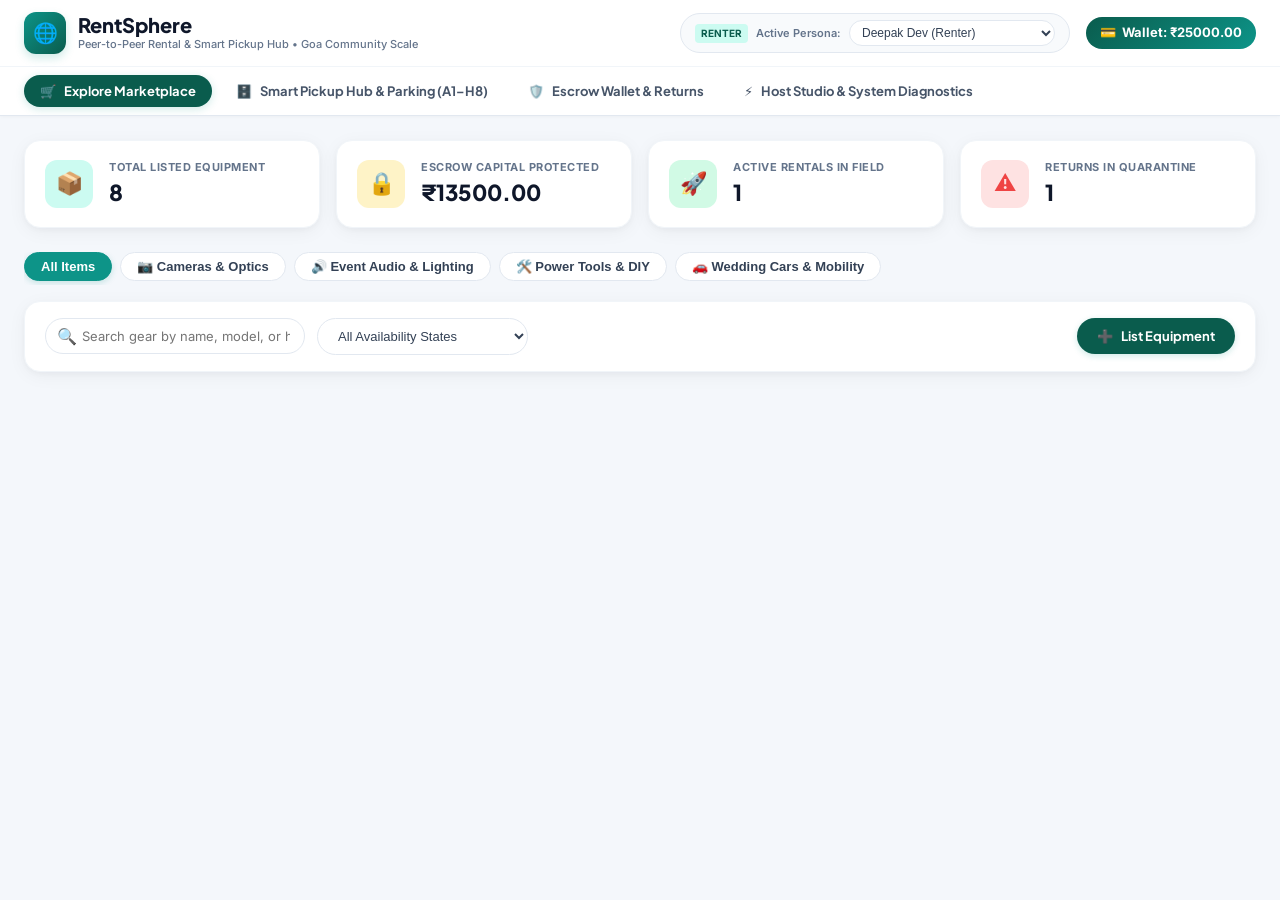
==== frontend/index.html @ b7473ccf "refactor: transform RentSphere into cohesive local P2P rental platform in INR (₹)" ====
<!DOCTYPE html>
<html lang="en">
<head>
    <meta charset="UTF-8">
    <meta name="viewport" content="width=device-width, initial-scale=1.0">
    <title>RentSphere: Local P2P Rental & Smart Pickup Hub (Goa)</title>
    <link rel="stylesheet" href="css/styles.css">
</head>
<body>

    <!-- Header Navigation & Identity Bar -->
    <header class="app-header">
        <div class="header-top">
            <div class="brand-wrapper">
                <div class="brand-logo">🌐</div>
                <div>
                    <h1 class="brand-title">RentSphere</h1>
                    <p class="brand-subtitle">Peer-to-Peer Rental & Smart Pickup Hub • Goa Community Scale</p>
                </div>
            </div>

            <div class="user-selector-bar">
                <div class="active-user-badge">
                    <span id="userRoleBadge" class="role-tag role-renter">RENTER</span>
                    <label for="activeUserSelect" style="font-size:11px; color:var(--slate-500); font-weight:600;">Active Persona:</label>
                    <select id="activeUserSelect" class="filter-select" style="padding:4px 8px; font-size:12px;">
                        <option value="renter_deepak" selected>Deepak Dev (Renter)</option>
                        <option value="renter_nikhil">Nikhil Bhaiju (Renter)</option>
                        <option value="renter_priya">Priya Sharma (Renter)</option>
                        <option value="host_faaris">Mohammed Faaris Khan (Host)</option>
                        <option value="host_ketan">Ketan Gurudas Naik (Host)</option>
                        <option value="inspector_almeida">Prof. Almeida (Hub Admin)</option>
                    </select>
                </div>

                <div class="wallet-pill">
                    <span>💳</span>
                    <span>Wallet: <strong>₹<span id="headerWalletBalance">25000.00</span></strong></span>
                </div>
            </div>
        </div>

        <!-- 4 Cohesive Product Navigation Tabs -->
        <nav class="nav-bar">
            <button class="nav-pill active" data-view="marketplaceView">
                <span>🛒</span> Explore Marketplace
            </button>
            <button class="nav-pill" data-view="hubView">
                <span>🗄️</span> Smart Pickup Hub & Parking (A1–H8)
            </button>
            <button class="nav-pill" data-view="escrowView">
                <span>🛡️</span> Escrow Wallet & Returns
            </button>
            <button class="nav-pill" data-view="hostView">
                <span>⚡</span> Host Studio & System Diagnostics
            </button>
        </nav>
    </header>

    <!-- Main App Container -->
    <main class="app-container">

        <!-- Top KPI Stats Bar in Indian Rupees (₹ INR) -->
        <section class="stats-grid">
            <div class="stat-card">
                <div class="stat-icon teal">📦</div>
                <div class="stat-meta">
                    <h4>Total Listed Equipment</h4>
                    <div class="stat-value" id="kpiTotalAssets">8</div>
                </div>
            </div>
            <div class="stat-card">
                <div class="stat-icon amber">🔒</div>
                <div class="stat-meta">
                    <h4>Escrow Capital Protected</h4>
                    <div class="stat-value">₹<span id="kpiLockedEscrow">13500.00</span></div>
                </div>
            </div>
            <div class="stat-card">
                <div class="stat-icon emerald">🚀</div>
                <div class="stat-meta">
                    <h4>Active Rentals in Field</h4>
                    <div class="stat-value" id="kpiActiveLeases">1</div>
                </div>
            </div>
            <div class="stat-card">
                <div class="stat-icon crimson">⚠️</div>
                <div class="stat-meta">
                    <h4>Returns in Quarantine</h4>
                    <div class="stat-value" id="kpiInQuarantine">1</div>
                </div>
            </div>
        </section>

        <!-- ==================================================================
             TAB 1: EXPLORE MARKETPLACE
             ================================================================== -->
        <section id="marketplaceView" class="view-section active">
            <!-- Filter Pills for Categories -->
            <div class="category-pills-bar">
                <button class="cat-pill active" data-category="ALL">All Items</button>
                <button class="cat-pill" data-category="CAMERAS">📷 Cameras & Optics</button>
                <button class="cat-pill" data-category="AUDIO_LIGHTING">🔊 Event Audio & Lighting</button>
                <button class="cat-pill" data-category="POWER_TOOLS">🛠️ Power Tools & DIY</button>
                <button class="cat-pill" data-category="MOBILITY_VEHICLES">🚗 Wedding Cars & Mobility</button>
            </div>

            <div class="catalog-toolbar">
                <div class="search-filter-group">
                    <div class="search-box">
                        <span class="search-icon">🔍</span>
                        <input type="text" id="searchInput" placeholder="Search gear by name, model, or hub bay...">
                    </div>
                    <select id="stateFilter" class="filter-select">
                        <option value="ALL">All Availability States</option>
                        <option value="AVAILABLE">Available Now</option>
                        <option value="RESERVED_ESCROW">Reserved (Escrow Locked)</option>
                        <option value="ACTIVE_LEASE">Out on Rent</option>
                        <option value="INSPECTION_QUARANTINE">In Post-Return Inspection</option>
                    </select>
                </div>
                <button class="btn-primary" id="openListEquipmentBtn">
                    <span>➕</span> List Equipment
                </button>
            </div>

            <!-- Dynamic Asset Cards Container -->
            <div class="assets-grid" id="assetsGrid">
                <!-- Rendered dynamically by app.js in ₹ INR -->
            </div>
        </section>

        <!-- ==================================================================
             TAB 2: SMART PICKUP HUB & PARKING GRID (8x8 A1–H8)
             ================================================================== -->
        <section id="hubView" class="view-section">
            <div class="locker-matrix-container">
                <!-- 64-Bay Interactive Matrix -->
                <div class="grid-wrapper-card">
                    <div class="matrix-header">
                        <div>
                            <h2 style="font-family:var(--font-heading); font-size:18px; font-weight:800;">
                                8x8 Smart Pickup Hub & Parking Matrix (64 Bays)
                            </h2>
                            <p style="font-size:12px; color:var(--slate-500);">
                                Rows A–C: Small Gear Lockers • Rows D–G: Medium/Large Lockers • <strong>Row H: Ground Vehicle Slots H1–H8</strong>
                            </p>
                        </div>
                        <button class="btn-secondary" id="refreshGridBtn">🔄 Refresh Hub Sensors</button>
                    </div>

                    <div class="matrix-legend">
                        <div class="legend-item"><div class="legend-dot dot-ready"></div> Ready / Available</div>
                        <div class="legend-item"><div class="legend-dot dot-reserved"></div> Reserved (Escrow)</div>
                        <div class="legend-item"><div class="legend-dot dot-active"></div> Out with Renter</div>
                        <div class="legend-item"><div class="legend-dot dot-quarantine"></div> Inspection Quarantine</div>
                        <div class="legend-item"><div class="legend-dot dot-ground"></div> Row H: Ground Vehicle Bay</div>
                    </div>

                    <div class="grid-8x8" id="grid8x8Container">
                        <!-- 64 Bay Cells Rendered Dynamically by app.js -->
                    </div>
                </div>

                <!-- Compartment Inspector Side Deck -->
                <div class="inspector-card" id="compartmentInspector">
                    <div class="inspector-header">
                        <div style="font-size:11px; text-transform:uppercase; color:var(--slate-400); font-weight:700;">Compartment & Slot Inspector</div>
                        <h3 class="inspector-title" id="inspectorBayId">Bay A2</h3>
                        <div id="inspectorSizeTier" class="tier-badge tier-cameras" style="margin-top:6px;">SMALL LOCKER</div>
                    </div>

                    <div class="telemetry-dials">
                        <div class="dial-box">
                            <div class="dial-label">Temp</div>
                            <div class="dial-val"><span id="telTemp">24.2</span>°C</div>
                        </div>
                        <div class="dial-box">
                            <div class="dial-label">Humidity</div>
                            <div class="dial-val"><span id="telHum">52.0</span>%</div>
                        </div>
                        <div class="dial-box">
                            <div class="dial-label">Load</div>
                            <div class="dial-val"><span id="telWeight">2.4</span>kg</div>
                        </div>
                    </div>

                    <div style="margin-bottom:16px;">
                        <label style="font-size:11px; color:var(--slate-500); font-weight:700; text-transform:uppercase;">Assigned Equipment</label>
                        <div id="inspectorAssetTitle" style="font-weight:700; font-size:14px; margin-top:2px;">Sony Alpha A7 IV Mirrorless Camera</div>
                        <div id="inspectorAssetId" style="font-size:11px; font-family:monospace; color:var(--slate-400);">AST-101</div>
                    </div>

                    <div class="otp-box">
                        <div style="font-size:10px; font-weight:700; text-transform:uppercase; color:var(--warm-amber-dark);">6-Digit Pickup OTP Passcode</div>
                        <div class="otp-val" id="inspectorOtp">348192</div>
                    </div>

                    <div style="display:flex; flex-direction:column; gap:10px; margin-top:auto;">
                        <button class="btn-primary" id="pickupFromLockerBtn" style="justify-content:center;">
                            <span>🔓</span> Verify OTP & Unlock Pickup
                        </button>
                        <button class="btn-danger" id="returnToQuarantineBtn" style="justify-content:center;">
                            <span>📦</span> Return Gear to Hub Bay
                        </button>
                    </div>
                </div>
            </div>
        </section>

        <!-- ==================================================================
             TAB 3: ESCROW WALLET, RETURNS & INSPECTION
             ================================================================== -->
        <section id="escrowView" class="view-section">
            <!-- Quarantine Inspection Deck -->
            <div class="quarantine-deck">
                <div class="section-title-bar">
                    <div>
                        <h2 class="section-title">
                            <span>🛡️</span> Post-Return Equipment Inspection Queue
                        </h2>
                        <p style="font-size:12px; color:var(--slate-500); margin-top:2px;">
                            Returned equipment is held in Quarantine until the host verifies physical condition before releasing deposit in ₹ INR.
                        </p>
                    </div>
                    <span style="font-size:12px; color:var(--crimson); font-weight:700; background:var(--crimson-light); padding:4px 12px; border-radius:var(--radius-pill);">
                        Security Collateral Protected by Escrow
                    </span>
                </div>

                <div class="quarantine-cards-grid" id="quarantineCardsGrid">
                    <!-- Rendered dynamically -->
                </div>
            </div>

            <!-- Append-Only Flat File Write-Ahead Log (WAL) Viewer -->
            <div class="wal-section" style="margin-top:30px;">
                <div class="section-title-bar">
                    <div>
                        <h2 class="section-title">
                            <span>📝</span> Live Escrow & Audit Ledger (<code style="font-size:13px; color:var(--brand-teal);">data/audit_wal.txt</code>)
                        </h2>
                        <p style="font-size:12px; color:var(--slate-500); margin-top:2px;">
                            Append-only flat-file ledger tracking every reservation, pickup, return, and deposit settlement in ₹ INR.
                        </p>
                    </div>
                    <button class="btn-secondary" id="refreshWalBtn">🔄 Refresh Audit Ledger</button>
                </div>
                <div class="wal-table-wrapper">
                    <table class="data-table">
                        <thead>
                            <tr>
                                <th>Timestamp</th>
                                <th>Tx ID</th>
                                <th>Asset ID</th>
                                <th>Action</th>
                                <th>Prev State</th>
                                <th>New State</th>
                                <th>Actor</th>
                                <th>Ledger Details</th>
                            </tr>
                        </thead>
                        <tbody id="walTableBody">
                            <!-- Populated dynamically -->
                        </tbody>
                    </table>
                </div>
            </div>
        </section>

        <!-- ==================================================================
             TAB 4: HOST INVENTORY, MULTI-UNIT CLONER & TRUST SCORE
             ================================================================== -->
        <section id="hostView" class="view-section">
            <!-- Top Controls: Cloner & Diagnostics -->
            <div class="host-studio-grid">
                
                <!-- Card 1: Multi-Unit Listing Cloner (Prototype Deep Cloning) -->
                <div class="workbench-card">
                    <div style="display:flex; justify-content:space-between; align-items:center; margin-bottom:12px;">
                        <h3 style="font-family:var(--font-heading); font-size:16px; font-weight:800; display:flex; align-items:center; gap:8px;">
                            <span>🧬</span> Multi-Unit Listing Cloner (Prototype Pattern)
                        </h3>
                        <span class="tier-pill-small" style="background:var(--emerald-light); color:var(--emerald-dark); font-size:11px; font-weight:700;">
                            Deep Clone Isolated
                        </span>
                    </div>
                    <p style="font-size:12px; color:var(--slate-500);">
                        Hosts with multiple speakers, cameras, or drills can duplicate an existing listing in 1 click. Deep Cloning creates an isolated service log history, preventing shared-memory corruption across physical units.
                    </p>

                    <div style="margin-top:16px; display:flex; flex-direction:column; gap:12px;">
                        <div class="form-group">
                            <label style="font-size:12px; font-weight:700;">Select Existing Listing to Duplicate:</label>
                            <select id="cloneSourceSelect" class="filter-select" style="width:100%;">
                                <!-- Populated dynamically -->
                            </select>
                        </div>

                        <div style="display:grid; grid-template-columns:1fr 1fr; gap:12px;">
                            <div class="form-group">
                                <label style="font-size:12px; font-weight:700;">Target Hub Bay (Optional):</label>
                                <input type="text" class="form-control" id="cloneTargetBayInput" placeholder="Auto-assign" style="text-transform:uppercase;">
                            </div>
                            <div class="form-group">
                                <label style="font-size:12px; font-weight:700;">Cloning Strategy:</label>
                                <div style="display:flex; align-items:center; gap:12px; height:38px; font-size:12px;">
                                    <label style="display:flex; align-items:center; gap:4px; cursor:pointer;">
                                        <input type="radio" name="cloneType" value="deep" checked> Deep (Isolated)
                                    </label>
                                    <label style="display:flex; align-items:center; gap:4px; cursor:pointer; color:var(--slate-500);">
                                        <input type="radio" name="cloneType" value="shallow"> Shallow (Demo)
                                    </label>
                                </div>
                            </div>
                        </div>

                        <button class="btn-primary" id="executeCloneListingBtn" style="justify-content:center;">
                            <span>⚡</span> Duplicate Listing & Allocate Hub Bay
                        </button>
                    </div>

                    <!-- Live Memory Address Proof Box -->
                    <div class="memory-compare-grid" style="margin-top:16px;">
                        <div class="memory-card">
                            <h4 style="font-size:11px; font-weight:700; color:var(--warm-amber-dark);">Shallow Clone (<code style="font-size:10px;">super.clone()</code>)</h4>
                            <p style="font-size:10px; color:var(--slate-500); margin-top:2px;">Shares mutable service logs:</p>
                            <div style="margin-top:8px; font-size:11px;">
                                <div>Logs Ref: <span class="mem-address" id="shallowLogsId" style="color:var(--crimson);">0x7E6CBB7A</span></div>
                                <div style="font-size:10px; font-weight:700; color:var(--crimson); margin-top:4px;">⚠️ MUTATES ORIGINAL LOGS</div>
                            </div>
                        </div>

                        <div class="memory-card highlight">
                            <h4 style="font-size:11px; font-weight:700; color:var(--brand-teal-dark);">Deep Clone (<code style="font-size:10px;">new ArrayList()</code>)</h4>
                            <p style="font-size:10px; color:var(--slate-500); margin-top:2px;">Independent log memory:</p>
                            <div style="margin-top:8px; font-size:11px;">
                                <div>Logs Ref: <span class="mem-address" id="deepLogsId" style="color:var(--emerald-dark);">0x7EDA2DBB</span></div>
                                <div style="font-size:10px; font-weight:700; color:var(--emerald-dark); margin-top:4px;">✅ 100% ISOLATED HISTORY</div>
                            </div>
                        </div>
                    </div>
                </div>

                <!-- Card 2: RentSphere Trust & Asset Reliability Calculator -->
                <div class="nirf-dial-card">
                    <h2 style="font-family:var(--font-heading); font-size:18px; font-weight:800;">
                        RentSphere Community Trust & Reliability Score
                    </h2>
                    <p style="font-size:12px; color:var(--slate-500); margin-top:2px;">
                        Weighted Composite Metric: Condition (30%) + On-Time (30%) + Escrow (20%) + Peer Review (10%) + KYC (10%)
                    </p>

                    <div class="score-circle">
                        <div class="score-number" id="trustCompositeScore">91.00</div>
                        <div class="score-max">Trust Score / 100</div>
                    </div>

                    <div class="tier-pill-large" id="trustTierBadge">
                        Elite Verified Host / Renter
                    </div>

                    <div style="margin-top:20px; text-align:left; background:var(--slate-50); padding:14px; border-radius:var(--radius-md); border:1px solid var(--slate-200);">
                        <h4 style="font-size:11px; font-weight:700; text-transform:uppercase; color:var(--slate-500);">Deep-Cloned What-If Scenario Recommendation:</h4>
                        <p id="trustPolicyText" style="font-size:12px; font-weight:600; color:var(--slate-800); margin-top:4px;">
                            Maintaining 100% on-time returns and zero damage disputes qualifies this account for Zero-Deposit Instant Rentals across Goa.
                        </p>
                    </div>

                    <!-- Sliders for Trust Simulation -->
                    <div style="margin-top:16px; text-align:left;">
                        <div class="slider-group">
                            <div class="slider-label-row">
                                <span>Condition History Integrity (30%)</span>
                                <span id="valCond">90.0</span>
                            </div>
                            <input type="range" class="damage-slider" id="sliderCond" min="0" max="100" step="1" value="90">
                        </div>

                        <div class="slider-group">
                            <div class="slider-label-row">
                                <span>On-Time Return Punctuality (30%)</span>
                                <span id="valPunct">95.0</span>
                            </div>
                            <input type="range" class="damage-slider" id="sliderPunct" min="0" max="100" step="1" value="95">
                        </div>

                        <div class="slider-group">
                            <div class="slider-label-row">
                                <span>Escrow Completion Ratio (20%)</span>
                                <span id="valEscrow">85.0</span>
                            </div>
                            <input type="range" class="damage-slider" id="sliderEscrow" min="0" max="100" step="1" value="85">
                        </div>

                        <div class="slider-group">
                            <div class="slider-label-row">
                                <span>Community Peer Reviews (10%)</span>
                                <span id="valPeer">90.0</span>
                            </div>
                            <input type="range" class="damage-slider" id="sliderPeer" min="0" max="100" step="1" value="90">
                        </div>

                        <div class="slider-group">
                            <div class="slider-label-row">
                                <span>Identity Verification Tier (10%)</span>
                                <span id="valKyc">95.0</span>
                            </div>
                            <input type="range" class="damage-slider" id="sliderKyc" min="0" max="100" step="1" value="95">
                        </div>

                        <button class="btn-primary" id="recalcTrustBtn" style="width:100%; justify-content:center; margin-top:8px;">
                            <span>📊</span> Simulate Trust Score Update
                        </button>
                    </div>
                </div>

            </div>

            <!-- Card 3: Live JVM Object Diagnostics Card (java.lang.reflect) -->
            <div class="workbench-card" style="margin-top:24px;">
                <div style="display:flex; justify-content:space-between; align-items:center; flex-wrap:wrap; gap:12px;">
                    <div>
                        <h3 style="font-family:var(--font-heading); font-size:16px; font-weight:800; display:flex; align-items:center; gap:8px;">
                            <span>🔍</span> Live JVM Object Inspector (<code>java.lang.reflect</code> RTTI)
                        </h3>
                        <p style="font-size:12px; color:var(--slate-500); margin-top:2px;">
                            Live inspection of the 5-Tier Java inheritance hierarchy, declared runtime fields, and method signatures.
                        </p>
                    </div>
                    <div style="display:flex; align-items:center; gap:10px;">
                        <select id="metaAssetSelect" class="filter-select">
                            <!-- Populated dynamically -->
                        </select>
                        <button class="btn-secondary" id="runMetaBenchmarkBtn">
                            <span>⚡</span> Inspect Object
                        </button>
                    </div>
                </div>

                <div style="margin-top:16px;">
                    <h4 style="font-size:11px; text-transform:uppercase; color:var(--slate-400); font-weight:700;">5-Tier Java Class Hierarchy:</h4>
                    <div id="reflectionInheritanceChain" style="margin-top:6px; font-size:12px; font-weight:600; color:var(--brand-teal-dark);">
                        Loading inheritance tree...
                    </div>
                </div>

                <div class="code-tree-box" id="reflectionDetailsBox">
                    // Live Java reflection introspection details will render here
                </div>
            </div>
        </section>

    </main>

    <!-- ======================================================================
         MODALS: RESERVATION & LISTING EQUIPMENT (₹ INR)
         ====================================================================== -->

    <!-- Modal: Rent & Reserve Equipment -->
    <div class="modal-overlay" id="reserveModal">
        <div class="modal-card">
            <div class="modal-header">
                <h3 class="modal-title">Rent & Reserve Equipment</h3>
                <button class="modal-close-btn" id="closeReserveModal">&times;</button>
            </div>
            <div class="modal-body">
                <input type="hidden" id="reserveAssetId">
                <div style="margin-bottom:16px;">
                    <div id="modalAssetTitle" style="font-weight:700; font-size:16px;">Sony Alpha A7 IV Mirrorless Camera</div>
                    <div id="modalAssetBay" style="font-size:12px; color:var(--slate-500);">Target Bay: A2</div>
                </div>

                <div class="form-group">
                    <label>Rental Duration (Days):</label>
                    <input type="number" class="form-control" id="rentalDaysInput" min="1" max="30" value="2">
                </div>

                <div style="background:var(--slate-50); padding:14px; border-radius:var(--radius-md); margin-bottom:20px; border:1px solid var(--slate-200);">
                    <div style="display:flex; justify-content:space-between; font-size:13px; margin-bottom:6px;">
                        <span>Rental Tariff:</span>
                        <strong id="modalTariffEstimate">₹2,400.00</strong>
                    </div>
                    <div style="display:flex; justify-content:space-between; font-size:13px; margin-bottom:6px;">
                        <span>Refundable Security Deposit:</span>
                        <strong id="modalCollateralEstimate">₹5,000.00</strong>
                    </div>
                    <div style="display:flex; justify-content:space-between; font-size:14px; font-weight:800; border-top:1px dashed var(--slate-300); padding-top:6px; color:var(--brand-teal-dark);">
                        <span>Total Escrow Required:</span>
                        <span id="modalTotalEscrow">₹7,400.00</span>
                    </div>
                </div>

                <div style="font-size:11px; color:var(--slate-500); margin-bottom:16px;">
                    ⚡ <strong>4-Gate Fail-Fast Verification Pipeline</strong> executes upon confirmation:
                    Gate 1 (Identity & Anti-Self-Rental) &rarr; Gate 2 (State Machine) &rarr; Gate 3 (Escrow Solvency in ₹) &rarr; Gate 4 (Hub Spatial Invariant).
                </div>

                <button class="btn-primary" id="confirmReserveBtn" style="width:100%; justify-content:center;">
                    <span>🛡️</span> Lock Escrow & Confirm Booking
                </button>
            </div>
        </div>
    </div>

    <!-- Modal: List New Equipment -->
    <div class="modal-overlay" id="onboardModal">
        <div class="modal-card">
            <div class="modal-header">
                <h3 class="modal-title">+ List Equipment in RentSphere Hub</h3>
                <button class="modal-close-btn" id="closeOnboardModal">&times;</button>
            </div>
            <div class="modal-body">
                <div class="form-group">
                    <label>Equipment Category:</label>
                    <select class="form-control" id="onboardLeafClass">
                        <option value="CameraAndOpticsGear">Cameras & Optics Gear (DSLR, Mirrorless, Lenses, Projectors)</option>
                        <option value="EventAudioAndLighting">Event Audio & Lighting (Speakers, PA Systems, DJ Controllers)</option>
                        <option value="PowerToolEquipment">Power Tools & Equipment (Impact Drills, Pressure Washers)</option>
                        <option value="EventAndMobilityVehicle">Wedding & Mobility Vehicles (Self-Drive Cars, Campus EV Scooters)</option>
                    </select>
                </div>

                <div class="form-group">
                    <label>Equipment Title / Model:</label>
                    <input type="text" class="form-control" id="onboardTitle" placeholder="e.g. Sony FX3 Cinema Camera Body">
                </div>

                <div style="display:grid; grid-template-columns:1fr 1fr; gap:12px;">
                    <div class="form-group">
                        <label>Daily Rent (₹ INR):</label>
                        <input type="number" class="form-control" id="onboardRate" value="1200">
                    </div>
                    <div class="form-group">
                        <label>Refundable Deposit (₹ INR):</label>
                        <input type="number" class="form-control" id="onboardCollateral" value="5000">
                    </div>
                </div>

                <div class="form-group">
                    <label>Hub Bay / Parking Slot (A1–H8):</label>
                    <input type="text" class="form-control" id="onboardBay" value="B2" style="text-transform:uppercase;">
                    <div style="font-size:11px; color:var(--warm-amber-dark); margin-top:4px;">
                        ⚠️ Spatial Invariant: Wedding Cars & Mobility Vehicles MUST be assigned to Row H Ground Slots (H1–H8).
                    </div>
                </div>

                <button class="btn-primary" id="confirmOnboardBtn" style="width:100%; justify-content:center; margin-top:8px;">
                    <span>➕</span> Publish Listing & Allocate Hub Bay
                </button>
            </div>
        </div>
    </div>

    <!-- Toast Notification Container -->
    <div class="toast-container" id="toastContainer"></div>

    <script src="js/app.js"></script>
</body>
</html>
---- frontend/css/styles.css ----
/* ==========================================================================
   RentSphere: Warm Horizon Marketplace Design System
   Goa University - MCA Object-Oriented Technology Lab
   ========================================================================== */

@import url('https://fonts.googleapis.com/css2?family=Inter:wght@400;500;600;700&family=Plus+Jakarta+Sans:wght@600;700;800&display=swap');

:root {
    /* Primary Brand Teal */
    --brand-teal: #0D9488;
    --brand-teal-dark: #0A5C4D;
    --brand-teal-light: #CCFBF1;
    --brand-teal-glow: rgba(13, 148, 136, 0.2);

    /* Secondary Warm Amber */
    --warm-amber: #F59E0B;
    --warm-amber-light: #FEF3C7;
    --warm-amber-dark: #B45309;

    /* Tertiary Emerald Green */
    --emerald: #10B981;
    --emerald-light: #D1FAE5;
    --emerald-dark: #047857;

    /* Neutral Slate */
    --slate-50: #F8FAFC;
    --slate-100: #F1F5F9;
    --slate-200: #E2E8F0;
    --slate-300: #CBD5E1;
    --slate-400: #94A3B8;
    --slate-500: #64748B;
    --slate-600: #475569;
    --slate-700: #334155;
    --slate-800: #1E293B;
    --slate-900: #0F172A;

    /* Quarantine Crimson & Purple */
    --crimson: #EF4444;
    --crimson-light: #FEE2E2;
    --purple: #7C3AED;
    --purple-light: #EDE9FE;

    /* Surfaces & Layout */
    --canvas-bg: #F4F7FB;
    --card-bg: #FFFFFF;
    --card-shadow: 0 4px 20px -2px rgba(15, 23, 42, 0.06), 0 2px 6px -1px rgba(15, 23, 42, 0.04);
    --card-hover-shadow: 0 12px 30px -4px rgba(15, 23, 42, 0.12), 0 4px 10px -2px rgba(15, 23, 42, 0.06);
    --radius-sm: 8px;
    --radius-md: 12px;
    --radius-lg: 16px;
    --radius-xl: 24px;
    --radius-pill: 9999px;

    /* Typography */
    --font-heading: 'Plus Jakarta Sans', system-ui, -apple-system, sans-serif;
    --font-body: 'Inter', system-ui, -apple-system, sans-serif;
    --transition-fast: 0.15s ease;
    --transition-normal: 0.25s cubic-bezier(0.16, 1, 0.3, 1);
}

*, *::before, *::after {
    box-sizing: border-box;
    margin: 0;
    padding: 0;
}

body {
    font-family: var(--font-body);
    background-color: var(--canvas-bg);
    color: var(--slate-800);
    line-height: 1.5;
    min-height: 100vh;
    display: flex;
    flex-direction: column;
}

/* ==========================================================================
   HEADER & NAVIGATION PILLS
   ========================================================================== */
.app-header {
    background-color: #FFFFFF;
    border-bottom: 1px solid var(--slate-200);
    position: sticky;
    top: 0;
    z-index: 100;
    box-shadow: 0 1px 3px rgba(0,0,0,0.03);
}

.header-top {
    max-width: 1400px;
    margin: 0 auto;
    padding: 12px 24px;
    display: flex;
    justify-content: space-between;
    align-items: center;
    border-bottom: 1px solid var(--slate-100);
}

.brand-wrapper {
    display: flex;
    align-items: center;
    gap: 12px;
}

.brand-logo {
    width: 42px;
    height: 42px;
    background: linear-gradient(135deg, var(--brand-teal), var(--brand-teal-dark));
    border-radius: var(--radius-md);
    display: flex;
    align-items: center;
    justify-content: center;
    color: #FFFFFF;
    font-size: 20px;
    box-shadow: 0 4px 10px var(--brand-teal-glow);
}

.brand-title {
    font-family: var(--font-heading);
    font-size: 20px;
    font-weight: 800;
    color: var(--slate-900);
    line-height: 1.1;
}

.brand-subtitle {
    font-size: 11px;
    color: var(--slate-500);
    font-weight: 500;
}

.user-selector-bar {
    display: flex;
    align-items: center;
    gap: 16px;
}

.active-user-badge {
    display: flex;
    align-items: center;
    gap: 8px;
    background: var(--slate-50);
    padding: 6px 14px;
    border-radius: var(--radius-pill);
    border: 1px solid var(--slate-200);
    font-size: 13px;
}

.role-tag {
    font-size: 10px;
    font-weight: 700;
    padding: 2px 6px;
    border-radius: 4px;
    text-transform: uppercase;
}
.role-host { background: var(--warm-amber-light); color: var(--warm-amber-dark); }
.role-renter { background: var(--brand-teal-light); color: var(--brand-teal-dark); }
.role-inspector { background: var(--purple-light); color: var(--purple); }

.wallet-pill {
    background: linear-gradient(135deg, var(--brand-teal-dark), var(--brand-teal));
    color: #FFFFFF;
    padding: 6px 14px;
    border-radius: var(--radius-pill);
    font-weight: 700;
    font-size: 13px;
    display: flex;
    align-items: center;
    gap: 6px;
}

/* Nav Pills Bar */
.nav-bar {
    max-width: 1400px;
    margin: 0 auto;
    padding: 8px 24px;
    display: flex;
    gap: 8px;
    overflow-x: auto;
}

.nav-pill {
    background: transparent;
    border: none;
    padding: 8px 16px;
    font-family: var(--font-heading);
    font-size: 13px;
    font-weight: 700;
    color: var(--slate-600);
    border-radius: var(--radius-pill);
    cursor: pointer;
    transition: all var(--transition-fast);
    display: flex;
    align-items: center;
    gap: 8px;
    white-space: nowrap;
}

.nav-pill:hover {
    background: var(--slate-100);
    color: var(--slate-900);
}

.nav-pill.active {
    background: var(--brand-teal-dark);
    color: #FFFFFF;
    box-shadow: 0 2px 8px var(--brand-teal-glow);
}

/* ==========================================================================
   APP CONTENT CONTAINER & VIEWS
   ========================================================================== */
.app-container {
    max-width: 1400px;
    margin: 24px auto;
    padding: 0 24px;
    width: 100%;
    flex: 1;
}

.view-section {
    display: none;
    animation: fadeIn 0.25s ease;
}

.view-section.active {
    display: block;
}

@keyframes fadeIn {
    from { opacity: 0; transform: translateY(4px); }
    to { opacity: 1; transform: translateY(0); }
}

/* ==========================================================================
   KPI SUMMARY TICKER
   ========================================================================== */
.stats-grid {
    display: grid;
    grid-template-columns: repeat(auto-fit, minmax(220px, 1fr));
    gap: 16px;
    margin-bottom: 24px;
}

.stat-card {
    background: #FFFFFF;
    border-radius: var(--radius-lg);
    padding: 18px 20px;
    box-shadow: var(--card-shadow);
    border: 1px solid var(--slate-100);
    display: flex;
    align-items: center;
    gap: 16px;
}

.stat-icon {
    width: 48px;
    height: 48px;
    border-radius: var(--radius-md);
    display: flex;
    align-items: center;
    justify-content: center;
    font-size: 22px;
}

.stat-icon.teal { background: var(--brand-teal-light); color: var(--brand-teal-dark); }
.stat-icon.amber { background: var(--warm-amber-light); color: var(--warm-amber-dark); }
.stat-icon.emerald { background: var(--emerald-light); color: var(--emerald-dark); }
.stat-icon.crimson { background: var(--crimson-light); color: var(--crimson); }

.stat-meta h4 {
    font-size: 11px;
    text-transform: uppercase;
    letter-spacing: 0.5px;
    color: var(--slate-500);
    font-weight: 700;
}

.stat-value {
    font-family: var(--font-heading);
    font-size: 22px;
    font-weight: 800;
    color: var(--slate-900);
}

/* ==========================================================================
   VIEW 1: MARKETPLACE & ASSET CATALOG
   ========================================================================== */
.catalog-toolbar {
    background: #FFFFFF;
    padding: 16px 20px;
    border-radius: var(--radius-lg);
    box-shadow: var(--card-shadow);
    display: flex;
    flex-wrap: wrap;
    justify-content: space-between;
    align-items: center;
    gap: 16px;
    margin-bottom: 20px;
    border: 1px solid var(--slate-100);
}

.search-filter-group {
    display: flex;
    gap: 12px;
    align-items: center;
    flex-wrap: wrap;
    flex: 1;
}

.search-box {
    position: relative;
    min-width: 260px;
}

.search-box input {
    width: 100%;
    padding: 9px 14px 9px 36px;
    border: 1px solid var(--slate-200);
    border-radius: var(--radius-pill);
    font-size: 13px;
    font-family: var(--font-body);
    outline: none;
    transition: border-color var(--transition-fast);
}

.search-box input:focus {
    border-color: var(--brand-teal);
    box-shadow: 0 0 0 3px var(--brand-teal-glow);
}

.search-icon {
    position: absolute;
    left: 12px;
    top: 50%;
    transform: translateY(-50%);
    color: var(--slate-400);
}

.filter-select {
    padding: 9px 16px;
    border: 1px solid var(--slate-200);
    border-radius: var(--radius-pill);
    background: #FFFFFF;
    font-size: 13px;
    color: var(--slate-700);
    font-weight: 500;
    outline: none;
    cursor: pointer;
}

.btn-primary {
    background: var(--brand-teal-dark);
    color: #FFFFFF;
    border: none;
    padding: 10px 20px;
    border-radius: var(--radius-pill);
    font-family: var(--font-heading);
    font-weight: 700;
    font-size: 13px;
    cursor: pointer;
    transition: all var(--transition-fast);
    display: inline-flex;
    align-items: center;
    gap: 8px;
    box-shadow: 0 2px 6px var(--brand-teal-glow);
}

.btn-primary:hover {
    background: #08493d;
    transform: translateY(-1px);
}

.btn-secondary {
    background: var(--slate-100);
    color: var(--slate-700);
    border: 1px solid var(--slate-200);
    padding: 8px 16px;
    border-radius: var(--radius-pill);
    font-weight: 600;
    font-size: 12px;
    cursor: pointer;
    transition: all var(--transition-fast);
}

.btn-secondary:hover {
    background: var(--slate-200);
}

.btn-danger {
    background: var(--crimson);
    color: #FFFFFF;
    border: none;
    padding: 8px 16px;
    border-radius: var(--radius-pill);
    font-weight: 700;
    font-size: 12px;
    cursor: pointer;
    transition: all var(--transition-fast);
}

.btn-danger:hover {
    background: #dc2626;
}

.btn-success {
    background: var(--emerald);
    color: #FFFFFF;
    border: none;
    padding: 8px 16px;
    border-radius: var(--radius-pill);
    font-weight: 700;
    font-size: 12px;
    cursor: pointer;
}

/* Asset Cards Grid */
.assets-grid {
    display: grid;
    grid-template-columns: repeat(auto-fill, minmax(320px, 1fr));
    gap: 20px;
}

.asset-card {
    background: #FFFFFF;
    border-radius: var(--radius-lg);
    box-shadow: var(--card-shadow);
    border: 1px solid var(--slate-200);
    overflow: hidden;
    display: flex;
    flex-direction: column;
    transition: all var(--transition-normal);
}

.asset-card:hover {
    box-shadow: var(--card-hover-shadow);
    transform: translateY(-3px);
    border-color: var(--slate-300);
}

.asset-card-header {
    padding: 16px 18px 12px;
    border-bottom: 1px solid var(--slate-100);
    display: flex;
    justify-content: space-between;
    align-items: flex-start;
}

/* Category Filter Pills Bar */
.category-pills-bar {
    display: flex;
    gap: 8px;
    margin-bottom: 16px;
    overflow-x: auto;
    padding-bottom: 4px;
}

.cat-pill {
    padding: 6px 16px;
    border-radius: var(--radius-pill);
    background: #FFFFFF;
    border: 1px solid var(--slate-200);
    color: var(--slate-700);
    font-size: 13px;
    font-weight: 600;
    cursor: pointer;
    transition: all var(--transition-fast);
    white-space: nowrap;
}

.cat-pill:hover {
    background: var(--slate-100);
    border-color: var(--slate-300);
}

.cat-pill.active {
    background: var(--brand-teal);
    border-color: var(--brand-teal);
    color: #FFFFFF;
    box-shadow: 0 2px 6px var(--brand-teal-glow);
}

.tier-badge {
    font-size: 11px;
    font-weight: 700;
    padding: 3px 8px;
    border-radius: 4px;
    display: inline-block;
}
.tier-cameras { background: #EDE9FE; color: #6D28D9; }
.tier-audio { background: #FEF3C7; color: #B45309; }
.tier-tools { background: #CCFBF1; color: #0F766E; }
.tier-vehicles { background: #FFE4E6; color: #BE123C; }
.tier-tourism { background: #E0F2FE; color: #0369A1; }
.tier-agriculture { background: #FEF3C7; color: #B45309; }

.tier-pill-small {
    padding: 3px 10px;
    border-radius: var(--radius-pill);
    display: inline-block;
}

.state-badge {
    font-size: 11px;
    font-weight: 700;
    padding: 4px 10px;
    border-radius: var(--radius-pill);
    text-transform: uppercase;
}
.state-available { background: var(--emerald-light); color: var(--emerald-dark); }
.state-reserved { background: var(--warm-amber-light); color: var(--warm-amber-dark); }
.state-active { background: var(--slate-200); color: var(--slate-700); }
.state-quarantine { background: var(--crimson-light); color: var(--crimson); }

.asset-card-body {
    padding: 16px 18px;
    flex: 1;
}

.asset-title {
    font-family: var(--font-heading);
    font-size: 16px;
    font-weight: 700;
    color: var(--slate-900);
    margin-bottom: 6px;
}

.asset-id-tag {
    font-size: 11px;
    color: var(--slate-400);
    font-family: monospace;
    margin-bottom: 12px;
}

.spec-list {
    list-style: none;
    font-size: 12px;
    color: var(--slate-600);
    display: grid;
    grid-template-columns: 1fr 1fr;
    gap: 8px 12px;
    margin-bottom: 14px;
}

.spec-item {
    display: flex;
    flex-direction: column;
}

.spec-label {
    font-size: 10px;
    text-transform: uppercase;
    color: var(--slate-400);
    font-weight: 600;
}

.spec-val {
    font-weight: 600;
    color: var(--slate-800);
}

.pricing-row {
    background: var(--slate-50);
    border-radius: var(--radius-sm);
    padding: 10px 14px;
    display: flex;
    justify-content: space-between;
    align-items: center;
    margin-bottom: 14px;
    border: 1px solid var(--slate-100);
}

.rate-box h5 {
    font-size: 10px;
    color: var(--slate-500);
    text-transform: uppercase;
}

.rate-amount {
    font-family: var(--font-heading);
    font-size: 16px;
    font-weight: 800;
    color: var(--brand-teal-dark);
}

.asset-card-footer {
    padding: 12px 18px 16px;
    border-top: 1px solid var(--slate-100);
    display: flex;
    justify-content: space-between;
    align-items: center;
}

.locker-pin-badge {
    font-size: 12px;
    font-weight: 700;
    color: var(--slate-700);
    background: var(--slate-100);
    padding: 4px 10px;
    border-radius: var(--radius-pill);
    display: inline-flex;
    align-items: center;
    gap: 4px;
}

/* ==========================================================================
   VIEW 2: 8x8 SMART LOCKER MATRIX (A1–H8)
   ========================================================================== */
.locker-matrix-container {
    display: grid;
    grid-template-columns: 2fr 1fr;
    gap: 24px;
}

@media (max-width: 992px) {
    .locker-matrix-container {
        grid-template-columns: 1fr;
    }
}

.grid-wrapper-card {
    background: #FFFFFF;
    padding: 24px;
    border-radius: var(--radius-lg);
    box-shadow: var(--card-shadow);
    border: 1px solid var(--slate-200);
}

.matrix-header {
    display: flex;
    justify-content: space-between;
    align-items: center;
    margin-bottom: 16px;
}

.matrix-legend {
    display: flex;
    gap: 12px;
    flex-wrap: wrap;
    font-size: 11px;
    margin-bottom: 16px;
}

.legend-item {
    display: flex;
    align-items: center;
    gap: 6px;
}

.legend-dot {
    width: 12px;
    height: 12px;
    border-radius: 3px;
}

.dot-ready { background: var(--emerald); }
.dot-reserved { background: var(--warm-amber); }
.dot-active { background: var(--slate-500); }
.dot-quarantine { background: var(--crimson); }
.dot-heavy, .dot-ground { background: var(--brand-teal-dark); border: 1px dashed var(--warm-amber); }

/* The 8x8 Grid Canvas */
.grid-8x8 {
    display: grid;
    grid-template-columns: repeat(8, 1fr);
    gap: 8px;
    background: var(--slate-50);
    padding: 12px;
    border-radius: var(--radius-md);
    border: 1px solid var(--slate-200);
}

.bay-cell {
    aspect-ratio: 1;
    border-radius: var(--radius-sm);
    display: flex;
    flex-direction: column;
    justify-content: space-between;
    padding: 6px;
    font-size: 11px;
    font-weight: 700;
    cursor: pointer;
    transition: all var(--transition-fast);
    position: relative;
    border: 1px solid transparent;
}

.bay-cell:hover {
    transform: scale(1.05);
    z-index: 10;
    box-shadow: 0 4px 12px rgba(0,0,0,0.15);
}

.bay-cell.selected {
    outline: 3px solid var(--brand-teal-dark);
    outline-offset: 2px;
}

/* Bay Cell States */
.bay-available {
    background: #ECFDF5;
    color: var(--emerald-dark);
    border-color: #A7F3D0;
}

.bay-ready {
    background: var(--brand-teal);
    color: #FFFFFF;
}

.bay-reserved {
    background: var(--warm-amber);
    color: #FFFFFF;
}

.bay-active {
    background: var(--slate-500);
    color: #FFFFFF;
}

.bay-quarantine {
    background: var(--crimson);
    color: #FFFFFF;
    animation: pulseAlert 2s infinite;
}

.bay-heavy, .bay-ground {
    background: var(--brand-teal-dark);
    color: #FFFFFF;
    border: 1px dashed var(--warm-amber);
}

.host-studio-grid {
    display: grid;
    grid-template-columns: 1fr 1fr;
    gap: 24px;
}

@media (max-width: 992px) {
    .host-studio-grid {
        grid-template-columns: 1fr;
    }
}

@keyframes pulseAlert {
    0% { box-shadow: 0 0 0 0 rgba(239, 68, 68, 0.4); }
    70% { box-shadow: 0 0 0 6px rgba(239, 68, 68, 0); }
    100% { box-shadow: 0 0 0 0 rgba(239, 68, 68, 0); }
}

.bay-id-label {
    font-family: var(--font-heading);
    font-size: 12px;
}

.bay-mini-icon {
    font-size: 12px;
    align-self: flex-end;
}

/* Compartment Inspector Side Panel */
.inspector-card {
    background: #FFFFFF;
    border-radius: var(--radius-lg);
    box-shadow: var(--card-shadow);
    border: 1px solid var(--slate-200);
    padding: 24px;
    display: flex;
    flex-direction: column;
}

.inspector-header {
    border-bottom: 1px solid var(--slate-100);
    padding-bottom: 16px;
    margin-bottom: 20px;
}

.inspector-title {
    font-family: var(--font-heading);
    font-size: 18px;
    font-weight: 800;
    color: var(--slate-900);
}

.telemetry-dials {
    display: grid;
    grid-template-columns: repeat(3, 1fr);
    gap: 12px;
    margin-bottom: 20px;
}

.dial-box {
    background: var(--slate-50);
    border-radius: var(--radius-md);
    padding: 12px;
    text-align: center;
    border: 1px solid var(--slate-100);
}

.dial-label {
    font-size: 10px;
    text-transform: uppercase;
    color: var(--slate-500);
    font-weight: 600;
}

.dial-val {
    font-family: var(--font-heading);
    font-size: 18px;
    font-weight: 800;
    color: var(--slate-900);
    margin-top: 4px;
}

.otp-box {
    background: var(--warm-amber-light);
    border: 1px dashed var(--warm-amber);
    padding: 14px;
    border-radius: var(--radius-md);
    text-align: center;
    margin-bottom: 20px;
}

.otp-val {
    font-family: monospace;
    font-size: 24px;
    font-weight: 800;
    letter-spacing: 4px;
    color: var(--warm-amber-dark);
}

/* ==========================================================================
   VIEW 3: HOST & QUARANTINE INSPECTION CONSOLE
   ========================================================================== */
.quarantine-deck {
    margin-bottom: 30px;
}

.section-title-bar {
    display: flex;
    justify-content: space-between;
    align-items: center;
    margin-bottom: 16px;
}

.section-title {
    font-family: var(--font-heading);
    font-size: 18px;
    font-weight: 800;
    color: var(--slate-900);
    display: flex;
    align-items: center;
    gap: 8px;
}

.quarantine-cards-grid {
    display: grid;
    grid-template-columns: repeat(auto-fill, minmax(360px, 1fr));
    gap: 16px;
}

.quarantine-card {
    background: #FFFFFF;
    border: 2px solid var(--crimson);
    border-radius: var(--radius-lg);
    box-shadow: 0 4px 16px rgba(239, 68, 68, 0.1);
    padding: 20px;
}

.damage-slider-box {
    background: var(--slate-50);
    padding: 12px;
    border-radius: var(--radius-md);
    margin: 14px 0;
}

.damage-slider {
    width: 100%;
    accent-color: var(--crimson);
    cursor: pointer;
}

/* Live WAL Table */
.wal-table-wrapper {
    background: #FFFFFF;
    border-radius: var(--radius-lg);
    box-shadow: var(--card-shadow);
    border: 1px solid var(--slate-200);
    overflow: hidden;
}

.data-table {
    width: 100%;
    border-collapse: collapse;
    font-size: 13px;
    text-align: left;
}

.data-table th {
    background: var(--slate-50);
    padding: 12px 16px;
    font-weight: 700;
    font-size: 11px;
    text-transform: uppercase;
    color: var(--slate-500);
    border-bottom: 1px solid var(--slate-200);
}

.data-table td {
    padding: 12px 16px;
    border-bottom: 1px solid var(--slate-100);
}

.data-table tr:hover {
    background: var(--slate-50);
}

/* ==========================================================================
   VIEW 4: META-OOP LAB WORKBENCH (Assignment 4)
   ========================================================================== */
.meta-workbench-grid {
    display: grid;
    grid-template-columns: 1fr 1fr;
    gap: 24px;
}

@media (max-width: 992px) {
    .meta-workbench-grid {
        grid-template-columns: 1fr;
    }
}

.workbench-card {
    background: #FFFFFF;
    border-radius: var(--radius-lg);
    box-shadow: var(--card-shadow);
    border: 1px solid var(--slate-200);
    padding: 24px;
}

.code-tree-box {
    background: #0F172A;
    color: #F8FAFC;
    padding: 16px;
    border-radius: var(--radius-md);
    font-family: monospace;
    font-size: 12px;
    max-height: 400px;
    overflow-y: auto;
    margin-top: 14px;
}

.memory-compare-grid {
    display: grid;
    grid-template-columns: 1fr 1fr;
    gap: 16px;
    margin-top: 16px;
}

.memory-card {
    background: var(--slate-50);
    border-radius: var(--radius-md);
    padding: 16px;
    border: 1px solid var(--slate-200);
}

.memory-card.highlight {
    border-color: var(--brand-teal);
    background: #F0FDFA;
}

.mem-address {
    font-family: monospace;
    font-weight: 700;
    color: var(--brand-teal-dark);
}

/* ==========================================================================
   VIEW 5: NIRF INSTITUTIONAL ANALYTICS PORTAL (Assignment 4)
   ========================================================================== */
.nirf-layout {
    display: grid;
    grid-template-columns: 1fr 1fr;
    gap: 24px;
}

@media (max-width: 992px) {
    .nirf-layout {
        grid-template-columns: 1fr;
    }
}

.nirf-dial-card {
    background: #FFFFFF;
    border-radius: var(--radius-lg);
    box-shadow: var(--card-shadow);
    border: 1px solid var(--slate-200);
    padding: 24px;
    text-align: center;
}

.score-circle {
    width: 160px;
    height: 160px;
    border-radius: 50%;
    margin: 20px auto;
    display: flex;
    flex-direction: column;
    align-items: center;
    justify-content: center;
    background: linear-gradient(135deg, var(--brand-teal-dark), var(--brand-teal));
    color: #FFFFFF;
    box-shadow: 0 8px 24px var(--brand-teal-glow);
}

.score-number {
    font-family: var(--font-heading);
    font-size: 42px;
    font-weight: 800;
    line-height: 1;
}

.score-max {
    font-size: 13px;
    opacity: 0.8;
}

.tier-pill-large {
    display: inline-block;
    padding: 6px 16px;
    border-radius: var(--radius-pill);
    font-family: var(--font-heading);
    font-size: 13px;
    font-weight: 700;
    background: var(--brand-teal-light);
    color: var(--brand-teal-dark);
}

.slider-group {
    margin-bottom: 16px;
}

.slider-label-row {
    display: flex;
    justify-content: space-between;
    font-size: 12px;
    font-weight: 600;
    color: var(--slate-700);
    margin-bottom: 6px;
}

/* ==========================================================================
   MODAL DIALOGS & TOASTS
   ========================================================================== */
.modal-overlay {
    position: fixed;
    top: 0;
    left: 0;
    right: 0;
    bottom: 0;
    background: rgba(15, 23, 42, 0.6);
    backdrop-filter: blur(4px);
    display: none;
    align-items: center;
    justify-content: center;
    z-index: 1000;
    padding: 20px;
}

.modal-overlay.active {
    display: flex;
}

.modal-card {
    background: #FFFFFF;
    border-radius: var(--radius-xl);
    max-width: 540px;
    width: 100%;
    box-shadow: 0 20px 40px rgba(0,0,0,0.2);
    overflow: hidden;
    animation: modalPop 0.25s cubic-bezier(0.16, 1, 0.3, 1);
}

@keyframes modalPop {
    from { opacity: 0; transform: scale(0.95); }
    to { opacity: 1; transform: scale(1); }
}

.modal-header {
    padding: 20px 24px;
    border-bottom: 1px solid var(--slate-100);
    display: flex;
    justify-content: space-between;
    align-items: center;
}

.modal-title {
    font-family: var(--font-heading);
    font-size: 18px;
    font-weight: 800;
}

.modal-close-btn {
    background: transparent;
    border: none;
    font-size: 20px;
    cursor: pointer;
    color: var(--slate-400);
}

.modal-body {
    padding: 24px;
}

.form-group {
    margin-bottom: 16px;
}

.form-group label {
    display: block;
    font-size: 12px;
    font-weight: 600;
    color: var(--slate-700);
    margin-bottom: 6px;
}

.form-control {
    width: 100%;
    padding: 10px 14px;
    border: 1px solid var(--slate-200);
    border-radius: var(--radius-sm);
    font-family: var(--font-body);
    font-size: 13px;
    outline: none;
}

.form-control:focus {
    border-color: var(--brand-teal);
    box-shadow: 0 0 0 3px var(--brand-teal-glow);
}

/* Toast System */
.toast-container {
    position: fixed;
    bottom: 24px;
    right: 24px;
    z-index: 9999;
    display: flex;
    flex-direction: column;
    gap: 10px;
}

.toast {
    background: #FFFFFF;
    padding: 14px 18px;
    border-radius: var(--radius-md);
    box-shadow: 0 10px 25px rgba(0,0,0,0.15);
    border-left: 4px solid var(--brand-teal);
    font-size: 13px;
    display: flex;
    align-items: center;
    gap: 12px;
    min-width: 300px;
    animation: toastSlide 0.25s ease;
}

.toast.toast-error {
    border-left-color: var(--crimson);
}

.toast.toast-success {
    border-left-color: var(--emerald);
}

.toast.toast-warning {
    border-left-color: var(--warm-amber);
}

@keyframes toastSlide {
    from { opacity: 0; transform: translateX(20px); }
    to { opacity: 1; transform: translateX(0); }
}
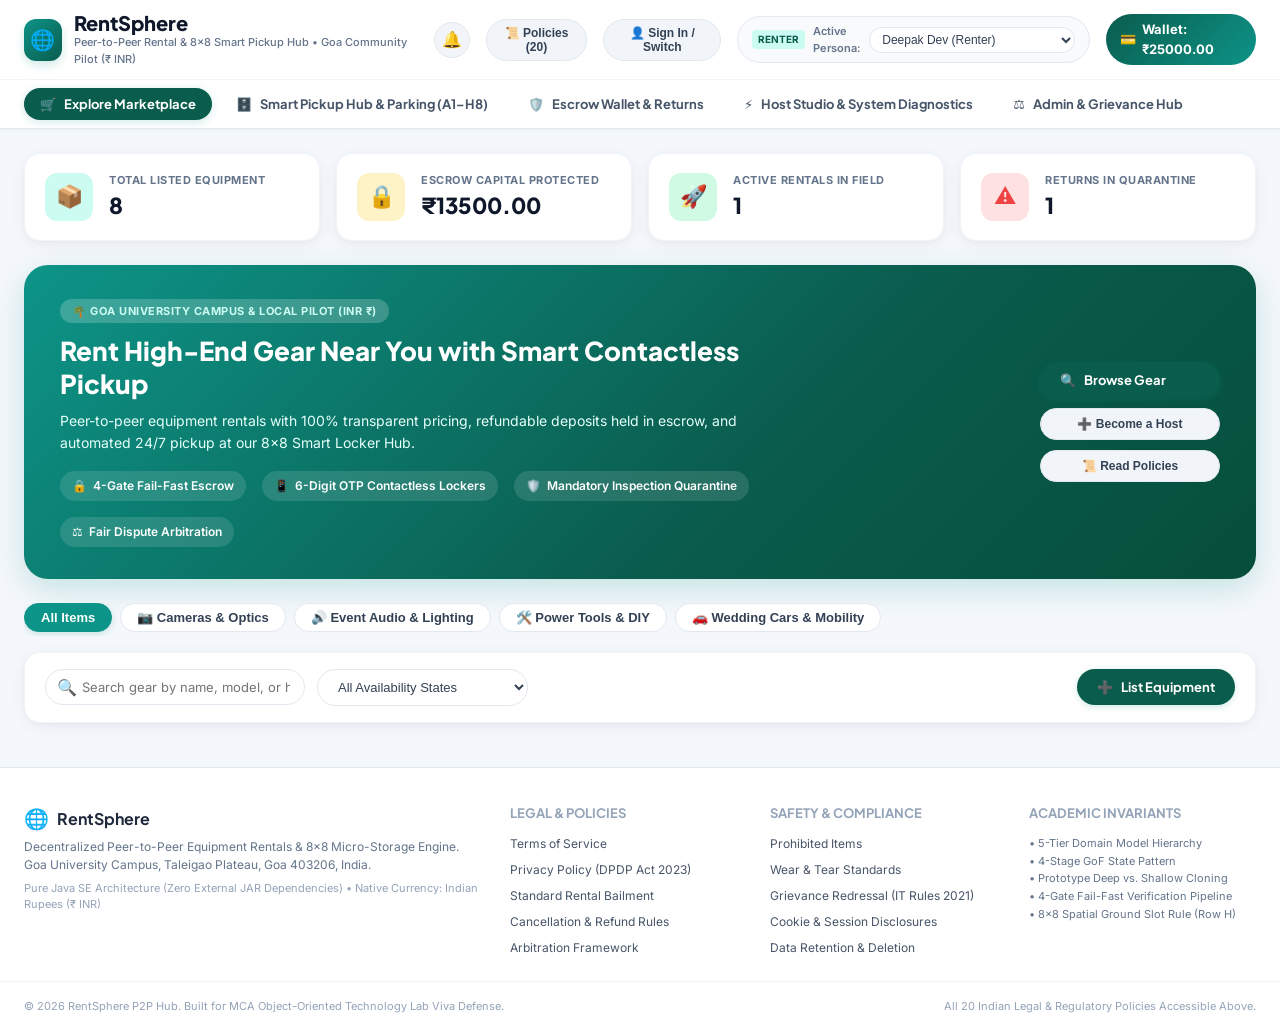
==== commit 2d6871e3: "feat(security-product-launch): Complete full-stack product readiness, OWASP security hardening, Indi" ====
--- a/frontend/index.html
+++ b/frontend/index.html
@@ -3,7 +3,7 @@
 <head>
     <meta charset="UTF-8">
     <meta name="viewport" content="width=device-width, initial-scale=1.0">
-    <title>RentSphere: Local P2P Rental & Smart Pickup Hub (Goa)</title>
+    <title>RentSphere: Peer-to-Peer Rental & Smart Pickup Hub (Goa, India)</title>
     <link rel="stylesheet" href="css/styles.css">
 </head>
 <body>
@@ -15,11 +15,38 @@
                 <div class="brand-logo">🌐</div>
                 <div>
                     <h1 class="brand-title">RentSphere</h1>
-                    <p class="brand-subtitle">Peer-to-Peer Rental & Smart Pickup Hub • Goa Community Scale</p>
+                    <p class="brand-subtitle">Peer-to-Peer Rental & 8x8 Smart Pickup Hub • Goa Community Pilot (₹ INR)</p>
                 </div>
             </div>
 
             <div class="user-selector-bar">
+                <!-- Notifications Bell -->
+                <div class="notif-wrapper">
+                    <button class="icon-btn" id="notifBellBtn" title="In-App Notifications">
+                        <span>🔔</span>
+                        <span class="notif-badge" id="notifBadge" style="display:none;">0</span>
+                    </button>
+                    <div class="notif-dropdown" id="notifDropdown">
+                        <div class="notif-header">
+                            <span>Notifications</span>
+                            <button id="markNotifsReadBtn" class="link-btn">Mark All Read</button>
+                        </div>
+                        <div class="notif-list" id="notifList">
+                            <div class="notif-empty">No new notifications</div>
+                        </div>
+                    </div>
+                </div>
+
+                <!-- Policy Center Trigger -->
+                <button class="btn-secondary" id="openPolicyCenterBtn" style="padding:6px 12px; font-size:12px;">
+                    <span>📜</span> Policies (20)
+                </button>
+
+                <!-- Auth / Login Trigger -->
+                <button class="btn-secondary" id="openAuthModalBtn" style="padding:6px 12px; font-size:12px;">
+                    <span>👤</span> <span id="authButtonLabel">Sign In / Switch</span>
+                </button>
+
                 <div class="active-user-badge">
                     <span id="userRoleBadge" class="role-tag role-renter">RENTER</span>
                     <label for="activeUserSelect" style="font-size:11px; color:var(--slate-500); font-weight:600;">Active Persona:</label>
@@ -40,7 +67,7 @@
             </div>
         </div>
 
-        <!-- 4 Cohesive Product Navigation Tabs -->
+        <!-- 5 Cohesive Product Navigation Tabs -->
         <nav class="nav-bar">
             <button class="nav-pill active" data-view="marketplaceView">
                 <span>🛒</span> Explore Marketplace
@@ -54,6 +81,9 @@
             <button class="nav-pill" data-view="hostView">
                 <span>⚡</span> Host Studio & System Diagnostics
             </button>
+            <button class="nav-pill" data-view="adminSupportView">
+                <span>⚖️</span> Admin & Grievance Hub
+            </button>
         </nav>
     </header>
 
@@ -96,6 +126,30 @@
              TAB 1: EXPLORE MARKETPLACE
              ================================================================== -->
         <section id="marketplaceView" class="view-section active">
+
+            <!-- Public Visitor Hero & How-It-Works Banner -->
+            <div class="hero-banner" id="visitorHeroBanner">
+                <div class="hero-content">
+                    <div class="hero-badge">🌴 GOA UNIVERSITY CAMPUS & LOCAL PILOT (INR ₹)</div>
+                    <h2 class="hero-title">Rent High-End Gear Near You with Smart Contactless Pickup</h2>
+                    <p class="hero-subtitle">
+                        Peer-to-peer equipment rentals with 100% transparent pricing, refundable deposits held in escrow, 
+                        and automated 24/7 pickup at our 8x8 Smart Locker Hub.
+                    </p>
+                    <div class="hero-features-row">
+                        <div class="hero-feat-item"><span>🔒</span> 4-Gate Fail-Fast Escrow</div>
+                        <div class="hero-feat-item"><span>📱</span> 6-Digit OTP Contactless Lockers</div>
+                        <div class="hero-feat-item"><span>🛡️</span> Mandatory Inspection Quarantine</div>
+                        <div class="hero-feat-item"><span>⚖️</span> Fair Dispute Arbitration</div>
+                    </div>
+                </div>
+                <div class="hero-actions">
+                    <button class="btn-primary" id="heroExploreBtn"><span>🔍</span> Browse Gear</button>
+                    <button class="btn-secondary" id="heroBecomeHostBtn"><span>➕</span> Become a Host</button>
+                    <button class="btn-secondary" id="heroLearnPoliciesBtn"><span>📜</span> Read Policies</button>
+                </div>
+            </div>
+
             <!-- Filter Pills for Categories -->
             <div class="category-pills-bar">
                 <button class="cat-pill active" data-category="ALL">All Items</button>
@@ -117,6 +171,7 @@
                         <option value="RESERVED_ESCROW">Reserved (Escrow Locked)</option>
                         <option value="ACTIVE_LEASE">Out on Rent</option>
                         <option value="INSPECTION_QUARANTINE">In Post-Return Inspection</option>
+                        <option value="DISPUTED">In Active Dispute</option>
                     </select>
                 </div>
                 <button class="btn-primary" id="openListEquipmentBtn">
@@ -146,7 +201,10 @@
                                 Rows A–C: Small Gear Lockers • Rows D–G: Medium/Large Lockers • <strong>Row H: Ground Vehicle Slots H1–H8</strong>
                             </p>
                         </div>
-                        <button class="btn-secondary" id="refreshGridBtn">🔄 Refresh Hub Sensors</button>
+                        <div style="display:flex; gap:8px;">
+                            <span class="sim-badge" title="High-Fidelity Solenoid & Sensor Simulation">SIMULATED DEVICE ENGINE</span>
+                            <button class="btn-secondary" id="refreshGridBtn">🔄 Refresh Hub Sensors</button>
+                        </div>
                     </div>
 
                     <div class="matrix-legend">
@@ -194,6 +252,7 @@
                     <div class="otp-box">
                         <div style="font-size:10px; font-weight:700; text-transform:uppercase; color:var(--warm-amber-dark);">6-Digit Pickup OTP Passcode</div>
                         <div class="otp-val" id="inspectorOtp">348192</div>
+                        <div style="font-size:10px; color:var(--slate-500); margin-top:4px;">Protected by 3-attempt brute-force lockout (CWE-307)</div>
                     </div>
 
                     <div style="display:flex; flex-direction:column; gap:10px; margin-top:auto;">
@@ -220,7 +279,7 @@
                             <span>🛡️</span> Post-Return Equipment Inspection Queue
                         </h2>
                         <p style="font-size:12px; color:var(--slate-500); margin-top:2px;">
-                            Returned equipment is held in Quarantine until the host verifies physical condition before releasing deposit in ₹ INR.
+                            Returned equipment enters mandatory Quarantine. Hosts verify physical condition before releasing deposit. Renters can contest damage deductions.
                         </p>
                     </div>
                     <span style="font-size:12px; color:var(--crimson); font-weight:700; background:var(--crimson-light); padding:4px 12px; border-radius:var(--radius-pill);">
@@ -272,7 +331,6 @@
              TAB 4: HOST INVENTORY, MULTI-UNIT CLONER & TRUST SCORE
              ================================================================== -->
         <section id="hostView" class="view-section">
-            <!-- Top Controls: Cloner & Diagnostics -->
             <div class="host-studio-grid">
                 
                 <!-- Card 1: Multi-Unit Listing Cloner (Prototype Deep Cloning) -->
@@ -451,13 +509,121 @@
             </div>
         </section>
 
+        <!-- ==================================================================
+             TAB 5: ADMIN, GRIEVANCE & SUPPORT HUB (IT RULES 2021)
+             ================================================================== -->
+        <section id="adminSupportView" class="view-section">
+            <div class="section-title-bar">
+                <div>
+                    <h2 class="section-title"><span>⚖️</span> Administrator Arbitration & Grievance Redressal</h2>
+                    <p style="font-size:12px; color:var(--slate-500); margin-top:2px;">
+                        Fulfilling Rule 3(2) of the Information Technology (Intermediary Guidelines) Rules, 2021 and Goa University community pilot standards.
+                    </p>
+                </div>
+                <button class="btn-primary" id="openSupportTicketBtn">
+                    <span>🎫</span> Submit New Grievance / Ticket
+                </button>
+            </div>
+
+            <!-- 2-Column Deck: Dispute Arbitration & Support Tickets -->
+            <div class="admin-support-grid">
+                
+                <!-- Deck 1: Active Damage Disputes Queue -->
+                <div class="admin-card">
+                    <div class="admin-card-header">
+                        <h3><span>🛡️</span> Damage Dispute Arbitration Queue</h3>
+                        <span class="count-badge" id="disputeCountBadge">0 Active</span>
+                    </div>
+                    <p style="font-size:12px; color:var(--slate-500); margin-bottom:12px;">
+                        When a renter contests a host's damage deduction, security deposit release is frozen pending administrator arbitration.
+                    </p>
+                    <div class="dispute-list" id="disputeListContainer">
+                        <div class="empty-state-box">No active damage disputes. All return inspections clean.</div>
+                    </div>
+                </div>
+
+                <!-- Deck 2: Customer Grievance & Support Tickets -->
+                <div class="admin-card">
+                    <div class="admin-card-header">
+                        <h3><span>🎫</span> Grievance Redressal Tickets (IT Rules 2021)</h3>
+                        <span class="count-badge" id="ticketCountBadge">0 Open</span>
+                    </div>
+                    <p style="font-size:12px; color:var(--slate-500); margin-bottom:12px;">
+                        Designated Grievance Officer: Prof. Support / Compliance Lead (Goa University Campus). Acknowledged within 24h.
+                    </p>
+                    <div class="ticket-list" id="ticketListContainer">
+                        <div class="empty-state-box">No unresolved support tickets.</div>
+                    </div>
+                </div>
+            </div>
+
+            <!-- Subdeck: User Accounts & Hub Hardware Simulation -->
+            <div class="admin-support-grid" style="margin-top:24px;">
+                
+                <!-- Deck 3: Registered User Accounts & RBAC Status -->
+                <div class="admin-card">
+                    <div class="admin-card-header">
+                        <h3><span>👥</span> Registered User Accounts & RBAC Status</h3>
+                        <button class="btn-secondary" id="refreshUsersBtn" style="padding:4px 8px; font-size:11px;">🔄 Refresh Users</button>
+                    </div>
+                    <div class="user-table-wrapper" style="max-height:260px; overflow-y:auto; margin-top:8px;">
+                        <table class="data-table">
+                            <thead>
+                                <tr>
+                                    <th>User ID</th>
+                                    <th>Email</th>
+                                    <th>Role</th>
+                                    <th>Status</th>
+                                    <th>KYC</th>
+                                    <th>Action</th>
+                                </tr>
+                            </thead>
+                            <tbody id="adminUsersTableBody">
+                                <!-- Populated dynamically -->
+                            </tbody>
+                        </table>
+                    </div>
+                </div>
+
+                <!-- Deck 4: Smart Hub Hardware Simulator Controls -->
+                <div class="admin-card">
+                    <div class="admin-card-header">
+                        <h3><span>🗄️</span> Smart Hub Hardware Simulator Controls</h3>
+                        <span class="sim-badge">TEST HARNESS</span>
+                    </div>
+                    <p style="font-size:12px; color:var(--slate-500); margin-bottom:12px;">
+                        Simulate solenoid lock states, door jams, and maintenance modes across the 64 physical bays.
+                    </p>
+                    <div style="display:grid; grid-template-columns:1fr 1fr; gap:12px;">
+                        <div class="form-group">
+                            <label style="font-size:12px; font-weight:700;">Select Hub Bay:</label>
+                            <input type="text" class="form-control" id="simBayIdInput" value="A2" style="text-transform:uppercase;">
+                        </div>
+                        <div class="form-group">
+                            <label style="font-size:12px; font-weight:700;">Simulated Device State:</label>
+                            <select class="form-control" id="simDeviceStateSelect">
+                                <option value="ONLINE_READY">ONLINE_READY (Normal)</option>
+                                <option value="DOOR_UNLOCKED">DOOR_UNLOCKED (Open)</option>
+                                <option value="DOOR_JAMMED">DOOR_JAMMED (Error State)</option>
+                                <option value="MAINTENANCE_MODE">MAINTENANCE_MODE (Lockout)</option>
+                                <option value="OFFLINE">OFFLINE (Disconnected)</option>
+                            </select>
+                        </div>
+                    </div>
+                    <button class="btn-secondary" id="applyDeviceStateBtn" style="width:100%; justify-content:center; margin-top:12px;">
+                        <span>⚙️</span> Apply Device State to Hub Bay
+                    </button>
+                </div>
+            </div>
+        </section>
+
     </main>
 
     <!-- ======================================================================
-         MODALS: RESERVATION & LISTING EQUIPMENT (₹ INR)
+         MODALS & DIALOGS
          ====================================================================== -->
 
-    <!-- Modal: Rent & Reserve Equipment -->
+    <!-- Modal 1: Rent & Reserve Equipment (with Payment Sandbox Choice) -->
     <div class="modal-overlay" id="reserveModal">
         <div class="modal-card">
             <div class="modal-header">
@@ -476,7 +642,7 @@
                     <input type="number" class="form-control" id="rentalDaysInput" min="1" max="30" value="2">
                 </div>
 
-                <div style="background:var(--slate-50); padding:14px; border-radius:var(--radius-md); margin-bottom:20px; border:1px solid var(--slate-200);">
+                <div style="background:var(--slate-50); padding:14px; border-radius:var(--radius-md); margin-bottom:16px; border:1px solid var(--slate-200);">
                     <div style="display:flex; justify-content:space-between; font-size:13px; margin-bottom:6px;">
                         <span>Rental Tariff:</span>
                         <strong id="modalTariffEstimate">₹2,400.00</strong>
@@ -491,6 +657,20 @@
                     </div>
                 </div>
 
+                <div class="form-group">
+                    <label style="font-size:12px; font-weight:700;">Payment & Authorization Method:</label>
+                    <div style="display:flex; flex-direction:column; gap:8px; margin-top:4px;">
+                        <label style="display:flex; align-items:center; gap:8px; font-size:13px; cursor:pointer;">
+                            <input type="radio" name="paymentOption" value="wallet" checked>
+                            <span>Direct Escrow Wallet Lock (Instant Demo Balance)</span>
+                        </label>
+                        <label style="display:flex; align-items:center; gap:8px; font-size:13px; cursor:pointer;">
+                            <input type="radio" name="paymentOption" value="gateway">
+                            <span>Indian Payment Gateway Sandbox (Simulated Razorpay / Cashfree UPI in ₹)</span>
+                        </label>
+                    </div>
+                </div>
+
                 <div style="font-size:11px; color:var(--slate-500); margin-bottom:16px;">
                     ⚡ <strong>4-Gate Fail-Fast Verification Pipeline</strong> executes upon confirmation:
                     Gate 1 (Identity & Anti-Self-Rental) &rarr; Gate 2 (State Machine) &rarr; Gate 3 (Escrow Solvency in ₹) &rarr; Gate 4 (Hub Spatial Invariant).
@@ -503,7 +683,248 @@
         </div>
     </div>
 
-    <!-- Modal: List New Equipment -->
+    <!-- Modal 2: Indian Payment Gateway Sandbox (Simulating Razorpay/Cashfree flow) -->
+    <div class="modal-overlay" id="paymentSandboxModal">
+        <div class="modal-card">
+            <div class="modal-header">
+                <h3 class="modal-title">Indian Gateway Sandbox (₹ INR)</h3>
+                <button class="modal-close-btn" id="closePaymentSandboxModal">&times;</button>
+            </div>
+            <div class="modal-body">
+                <div class="payment-badge-row">
+                    <span class="gateway-badge">SANDBOX SIMULATION</span>
+                    <span style="font-size:11px; color:var(--slate-500);">Mode: UPI / NetBanking / RuPay</span>
+                </div>
+
+                <div class="payment-order-box">
+                    <div class="pay-row">
+                        <span>Order ID:</span>
+                        <code id="sandboxOrderId">order_inr_8829103948</code>
+                    </div>
+                    <div class="pay-row">
+                        <span>Rental Tariff:</span>
+                        <span id="sandboxTariff">₹2,400.00</span>
+                    </div>
+                    <div class="pay-row">
+                        <span>Refundable Deposit:</span>
+                        <span id="sandboxDeposit">₹5,000.00</span>
+                    </div>
+                    <div class="pay-row total">
+                        <span>Total Payable Now:</span>
+                        <strong id="sandboxTotal">₹7,400.00</strong>
+                    </div>
+                </div>
+
+                <div class="form-group" style="margin-top:16px;">
+                    <label>Simulated Indian Payment Instrument:</label>
+                    <select class="form-control" id="sandboxMethodSelect">
+                        <option value="upi_gpay">UPI - Google Pay (deepak@okhdfcbank)</option>
+                        <option value="upi_phonepe">UPI - PhonePe (deepak@ybl)</option>
+                        <option value="netbanking_sbi">SBI NetBanking (State Bank of India)</option>
+                        <option value="rupay_card">RuPay Platinum Debit Card (•••• 4021)</option>
+                    </select>
+                </div>
+
+                <div class="security-note" style="font-size:11px; color:var(--slate-500); margin:12px 0;">
+                    🔒 Cryptographic HMAC-SHA256 signature verification will be validated server-side. Zero real money deducted.
+                </div>
+
+                <button class="btn-primary" id="authorizeSandboxPaymentBtn" style="width:100%; justify-content:center;">
+                    <span>✅</span> Authorize Payment & Generate Signature
+                </button>
+            </div>
+        </div>
+    </div>
+
+    <!-- Modal 3: Renter Damage Dispute Filing -->
+    <div class="modal-overlay" id="disputeModal">
+        <div class="modal-card">
+            <div class="modal-header">
+                <h3 class="modal-title">Contest Damage Deduction / File Dispute</h3>
+                <button class="modal-close-btn" id="closeDisputeModal">&times;</button>
+            </div>
+            <div class="modal-body">
+                <input type="hidden" id="disputeAssetId">
+                <div style="margin-bottom:12px;">
+                    <div id="disputeAssetTitle" style="font-weight:700; font-size:15px;">Asset Title</div>
+                    <div id="disputeHeldCollateral" style="font-size:12px; color:var(--crimson); font-weight:600;">Held Deposit: ₹0.00</div>
+                </div>
+
+                <div class="form-group">
+                    <label>Reason for Contesting Host's Claim:</label>
+                    <textarea class="form-control" id="disputeReasonInput" rows="2" placeholder="e.g. Scratches were pre-existing before pickup; normal wear-and-tear."></textarea>
+                </div>
+
+                <div class="form-group">
+                    <label>Supporting Evidence & Return Photo Notes:</label>
+                    <textarea class="form-control" id="disputeEvidenceInput" rows="2" placeholder="e.g. Return check-in photo timestamped 16:30 shows spotless front element."></textarea>
+                </div>
+
+                <div style="font-size:11px; color:var(--slate-500); margin-bottom:14px;">
+                    ⚖️ Filing a dispute immediately freezes automatic deposit release and routes this booking to the Goa University Hub Administrator for independent arbitration.
+                </div>
+
+                <button class="btn-danger" id="submitDisputeBtn" style="width:100%; justify-content:center;">
+                    <span>⚖️</span> Submit Formal Dispute (Freeze Deposit)
+                </button>
+            </div>
+        </div>
+    </div>
+
+    <!-- Modal 4: Legal & Regulatory Policy Center (20 Documents) -->
+    <div class="modal-overlay" id="policyModal">
+        <div class="modal-card" style="max-width:760px;">
+            <div class="modal-header">
+                <h3 class="modal-title">📜 RentSphere Legal & Policy Center (20 Indian Policies)</h3>
+                <button class="modal-close-btn" id="closePolicyModal">&times;</button>
+            </div>
+            <div class="modal-body">
+                <p style="font-size:12px; color:var(--slate-500); margin-bottom:12px;">
+                    Governed by the <strong>Digital Personal Data Protection Act 2023</strong>, <strong>Consumer Protection (E-Commerce) Rules 2020</strong>, and <strong>Indian Contract Act 1872</strong>.
+                </p>
+
+                <div class="policy-filter-bar">
+                    <input type="text" class="form-control" id="policySearchInput" placeholder="Filter policies (e.g. Privacy, Cancellation, Dispute, IP)..." style="font-size:12px;">
+                </div>
+
+                <div class="policy-accordion" id="policyAccordionContainer">
+                    <!-- Populated dynamically with 20 policy documents -->
+                </div>
+
+                <div class="policy-consent-box" style="margin-top:16px; background:var(--slate-50); padding:12px; border-radius:var(--radius-md); border:1px solid var(--slate-200);">
+                    <label style="display:flex; align-items:center; gap:8px; font-size:12px; font-weight:600; cursor:pointer;">
+                        <input type="checkbox" id="acceptEssentialPoliciesCheckbox" checked>
+                        <span>I accept the Terms of Service, DPDP Act 2023 Privacy Policy, and Standard Rental Bailment Agreement.</span>
+                    </label>
+                    <button class="btn-primary" id="savePolicyConsentBtn" style="margin-top:8px; font-size:11px; padding:6px 12px;">
+                        <span>✍️</span> Record Auditable Policy Consent
+                    </button>
+                </div>
+            </div>
+        </div>
+    </div>
+
+    <!-- Modal 5: Submit Customer Grievance / Support Ticket (IT Rules 2021) -->
+    <div class="modal-overlay" id="supportModal">
+        <div class="modal-card">
+            <div class="modal-header">
+                <h3 class="modal-title">Customer Support & Grievance Redressal</h3>
+                <button class="modal-close-btn" id="closeSupportModal">&times;</button>
+            </div>
+            <div class="modal-body">
+                <p style="font-size:11px; color:var(--slate-500); margin-bottom:12px;">
+                    Statutory Grievance Redressal under Rule 3(2) of IT Rules, 2021. Acknowledgment generated within 24 hours.
+                </p>
+
+                <div class="form-group">
+                    <label>Grievance Category:</label>
+                    <select class="form-control" id="ticketCategory">
+                        <option value="BOOKING">Booking & State Machine Issue</option>
+                        <option value="PAYMENT">Escrow / Payment / Deposit Inquiry</option>
+                        <option value="HARDWARE_LOCKER">Locker Solenoid / Jammed Bay / OTP Error</option>
+                        <option value="DAMAGE_DISPUTE">Condition Assessment Appeal</option>
+                        <option value="ACCOUNT">Identity Verification / Account Access</option>
+                    </select>
+                </div>
+
+                <div class="form-group">
+                    <label>Subject / Summary:</label>
+                    <input type="text" class="form-control" id="ticketSubject" placeholder="e.g. Locker Bay B2 solenoid didn't pop open">
+                </div>
+
+                <div class="form-group">
+                    <label>Detailed Explanation:</label>
+                    <textarea class="form-control" id="ticketDescription" rows="3" placeholder="Provide booking ID, bay number, and details..."></textarea>
+                </div>
+
+                <button class="btn-primary" id="submitTicketBtn" style="width:100%; justify-content:center;">
+                    <span>📨</span> Submit Grievance Ticket
+                </button>
+            </div>
+        </div>
+    </div>
+
+    <!-- Modal 6: User Authentication & Registration (PBKDF2) -->
+    <div class="modal-overlay" id="authModal">
+        <div class="modal-card">
+            <div class="modal-header">
+                <h3 class="modal-title">RentSphere Account Access</h3>
+                <button class="modal-close-btn" id="closeAuthModal">&times;</button>
+            </div>
+            <div class="modal-body">
+                <div class="auth-tabs" style="display:flex; gap:8px; margin-bottom:14px; border-bottom:1px solid var(--slate-200); padding-bottom:8px;">
+                    <button class="cat-pill active" id="tabAuthLogin">Sign In</button>
+                    <button class="cat-pill" id="tabAuthRegister">Register New User</button>
+                    <button class="cat-pill" id="tabAuthQuick">Quick Demo Switch</button>
+                </div>
+
+                <!-- Sign In Form -->
+                <div id="authLoginForm">
+                    <div class="form-group">
+                        <label>Email or User ID:</label>
+                        <input type="text" class="form-control" id="loginEmail" value="renter_deepak" placeholder="email@unigoa.ac.in">
+                    </div>
+                    <div class="form-group">
+                        <label>Password:</label>
+                        <input type="password" class="form-control" id="loginPassword" value="RentSphere@2026">
+                        <div style="font-size:10px; color:var(--slate-500); margin-top:2px;">Default password for seeded personas: <code>RentSphere@2026</code></div>
+                    </div>
+                    <button class="btn-primary" id="executeLoginBtn" style="width:100%; justify-content:center; margin-top:10px;">
+                        <span>🔑</span> Sign In Securely
+                    </button>
+                </div>
+
+                <!-- Register Form -->
+                <div id="authRegisterForm" style="display:none;">
+                    <div class="form-group">
+                        <label>Full Legal Name:</label>
+                        <input type="text" class="form-control" id="regFullName" placeholder="e.g. Sanjeev Prabhugaonkar">
+                    </div>
+                    <div class="form-group">
+                        <label>Email Address:</label>
+                        <input type="email" class="form-control" id="regEmail" placeholder="name@unigoa.ac.in">
+                    </div>
+                    <div class="form-group">
+                        <label>Password (Min 8 chars, hashed via PBKDF2):</label>
+                        <input type="password" class="form-control" id="regPassword" placeholder="Strong password">
+                    </div>
+                    <div style="display:grid; grid-template-columns:1fr 1fr; gap:12px;">
+                        <div class="form-group">
+                            <label>Primary Role:</label>
+                            <select class="form-control" id="regRole">
+                                <option value="RENTER">Renter (Rent Gear)</option>
+                                <option value="HOST">Host (List Gear)</option>
+                            </select>
+                        </div>
+                        <div class="form-group">
+                            <label>Phone (+91):</label>
+                            <input type="text" class="form-control" id="regPhone" value="+91 98221 44556">
+                        </div>
+                    </div>
+                    <button class="btn-primary" id="executeRegisterBtn" style="width:100%; justify-content:center; margin-top:10px;">
+                        <span>✨</span> Create Account & Agree to Policies
+                    </button>
+                </div>
+
+                <!-- Quick Switch Persona -->
+                <div id="authQuickForm" style="display:none;">
+                    <p style="font-size:12px; color:var(--slate-500); margin-bottom:10px;">
+                        Click any seeded persona to instantly authenticate with PBKDF2 verification:
+                    </p>
+                    <div class="quick-personas-grid">
+                        <button class="btn-secondary quick-persona-btn" data-user="renter_deepak">👤 Deepak Dev (Renter)</button>
+                        <button class="btn-secondary quick-persona-btn" data-user="renter_nikhil">👤 Nikhil Bhaiju (Renter)</button>
+                        <button class="btn-secondary quick-persona-btn" data-user="renter_priya">👤 Priya Sharma (Renter)</button>
+                        <button class="btn-secondary quick-persona-btn" data-user="host_faaris">⚡ Faaris Khan (Host)</button>
+                        <button class="btn-secondary quick-persona-btn" data-user="host_ketan">⚡ Ketan Naik (Host)</button>
+                        <button class="btn-secondary quick-persona-btn" data-user="inspector_almeida">⚖️ Prof. Almeida (Admin)</button>
+                    </div>
+                </div>
+            </div>
+        </div>
+    </div>
+
+    <!-- Modal 7: List New Equipment -->
     <div class="modal-overlay" id="onboardModal">
         <div class="modal-card">
             <div class="modal-header">
@@ -552,6 +973,62 @@
         </div>
     </div>
 
+    <!-- Application Footer -->
+    <footer class="app-footer">
+        <div class="footer-container">
+            <div class="footer-brand">
+                <div style="display:flex; align-items:center; gap:8px;">
+                    <span style="font-size:20px;">🌐</span>
+                    <strong style="font-family:var(--font-heading); font-size:16px;">RentSphere</strong>
+                </div>
+                <p style="font-size:12px; color:var(--slate-500); margin-top:4px;">
+                    Decentralized Peer-to-Peer Equipment Rentals & 8x8 Micro-Storage Engine.<br>
+                    Goa University Campus, Taleigao Plateau, Goa 403206, India.
+                </p>
+                <div style="font-size:11px; color:var(--slate-400); margin-top:6px;">
+                    Pure Java SE Architecture (Zero External JAR Dependencies) • Native Currency: Indian Rupees (₹ INR)
+                </div>
+            </div>
+
+            <div class="footer-col">
+                <h4>Legal & Policies</h4>
+                <ul class="footer-links">
+                    <li><a href="#" class="policy-link-trigger" data-policy="tos">Terms of Service</a></li>
+                    <li><a href="#" class="policy-link-trigger" data-policy="privacy">Privacy Policy (DPDP Act 2023)</a></li>
+                    <li><a href="#" class="policy-link-trigger" data-policy="rental_agreement">Standard Rental Bailment</a></li>
+                    <li><a href="#" class="policy-link-trigger" data-policy="cancellation">Cancellation & Refund Rules</a></li>
+                    <li><a href="#" class="policy-link-trigger" data-policy="dispute_resolution">Arbitration Framework</a></li>
+                </ul>
+            </div>
+
+            <div class="footer-col">
+                <h4>Safety & Compliance</h4>
+                <ul class="footer-links">
+                    <li><a href="#" class="policy-link-trigger" data-policy="prohibited_items">Prohibited Items</a></li>
+                    <li><a href="#" class="policy-link-trigger" data-policy="damage_loss">Wear & Tear Standards</a></li>
+                    <li><a href="#" class="policy-link-trigger" data-policy="grievance_support">Grievance Redressal (IT Rules 2021)</a></li>
+                    <li><a href="#" class="policy-link-trigger" data-policy="cookie_tracking">Cookie & Session Disclosures</a></li>
+                    <li><a href="#" class="policy-link-trigger" data-policy="data_retention">Data Retention & Deletion</a></li>
+                </ul>
+            </div>
+
+            <div class="footer-col">
+                <h4>Academic Invariants</h4>
+                <div style="font-size:11px; color:var(--slate-500); line-height:1.6;">
+                    • 5-Tier Domain Model Hierarchy<br>
+                    • 4-Stage GoF State Pattern<br>
+                    • Prototype Deep vs. Shallow Cloning<br>
+                    • 4-Gate Fail-Fast Verification Pipeline<br>
+                    • 8x8 Spatial Ground Slot Rule (Row H)
+                </div>
+            </div>
+        </div>
+        <div class="footer-bottom">
+            <span>© 2026 RentSphere P2P Hub. Built for MCA Object-Oriented Technology Lab Viva Defense.</span>
+            <span>All 20 Indian Legal & Regulatory Policies Accessible Above.</span>
+        </div>
+    </footer>
+
     <!-- Toast Notification Container -->
     <div class="toast-container" id="toastContainer"></div>
 
--- a/frontend/css/styles.css
+++ b/frontend/css/styles.css
@@ -1180,3 +1180,436 @@
     from { opacity: 0; transform: translateX(20px); }
     to { opacity: 1; transform: translateX(0); }
 }
+
+/* ==========================================================================
+   PUBLIC VISITOR HERO & HOW-IT-WORKS BANNER
+   ========================================================================== */
+.hero-banner {
+    background: linear-gradient(135deg, #0D9488 0%, #0A5C4D 60%, #064E3B 100%);
+    color: #FFFFFF;
+    border-radius: var(--radius-xl);
+    padding: 32px 36px;
+    margin-bottom: 24px;
+    display: flex;
+    justify-content: space-between;
+    align-items: center;
+    gap: 32px;
+    box-shadow: 0 10px 30px rgba(13, 148, 136, 0.2);
+}
+
+.hero-content {
+    max-width: 720px;
+}
+
+.hero-badge {
+    display: inline-block;
+    background: rgba(255, 255, 255, 0.2);
+    color: #CCFBF1;
+    font-size: 11px;
+    font-weight: 700;
+    padding: 4px 12px;
+    border-radius: var(--radius-pill);
+    letter-spacing: 0.5px;
+    margin-bottom: 12px;
+}
+
+.hero-title {
+    font-family: var(--font-heading);
+    font-size: 26px;
+    font-weight: 800;
+    line-height: 1.25;
+    margin-bottom: 10px;
+}
+
+.hero-subtitle {
+    font-size: 14px;
+    color: #E6FFFA;
+    line-height: 1.6;
+    margin-bottom: 16px;
+}
+
+.hero-features-row {
+    display: flex;
+    flex-wrap: wrap;
+    gap: 16px;
+}
+
+.hero-feat-item {
+    font-size: 12px;
+    font-weight: 600;
+    background: rgba(255, 255, 255, 0.12);
+    padding: 6px 12px;
+    border-radius: var(--radius-pill);
+    display: flex;
+    align-items: center;
+    gap: 6px;
+}
+
+.hero-actions {
+    display: flex;
+    flex-direction: column;
+    gap: 10px;
+    min-width: 180px;
+}
+
+/* ==========================================================================
+   IN-APP NOTIFICATIONS CENTER
+   ========================================================================== */
+.notif-wrapper {
+    position: relative;
+}
+
+.icon-btn {
+    background: var(--slate-100);
+    border: 1px solid var(--slate-200);
+    border-radius: var(--radius-pill);
+    width: 36px;
+    height: 36px;
+    display: flex;
+    align-items: center;
+    justify-content: center;
+    cursor: pointer;
+    font-size: 16px;
+    position: relative;
+    transition: var(--transition-fast);
+}
+
+.icon-btn:hover {
+    background: var(--slate-200);
+}
+
+.notif-badge {
+    position: absolute;
+    top: -4px;
+    right: -4px;
+    background: var(--crimson);
+    color: #FFFFFF;
+    font-size: 10px;
+    font-weight: 800;
+    border-radius: var(--radius-pill);
+    padding: 1px 6px;
+}
+
+.notif-dropdown {
+    display: none;
+    position: absolute;
+    top: 44px;
+    right: 0;
+    width: 320px;
+    background: #FFFFFF;
+    border-radius: var(--radius-lg);
+    box-shadow: var(--card-hover-shadow);
+    border: 1px solid var(--slate-200);
+    z-index: 200;
+    overflow: hidden;
+}
+
+.notif-dropdown.show {
+    display: block;
+}
+
+.notif-header {
+    display: flex;
+    justify-content: space-between;
+    align-items: center;
+    padding: 12px 16px;
+    border-bottom: 1px solid var(--slate-100);
+    font-weight: 700;
+    font-size: 13px;
+}
+
+.link-btn {
+    background: none;
+    border: none;
+    color: var(--brand-teal);
+    font-size: 11px;
+    font-weight: 600;
+    cursor: pointer;
+}
+
+.notif-list {
+    max-height: 280px;
+    overflow-y: auto;
+}
+
+.notif-item {
+    padding: 10px 16px;
+    border-bottom: 1px solid var(--slate-100);
+    font-size: 12px;
+}
+
+.notif-item.unread {
+    background: var(--brand-teal-light);
+}
+
+.notif-title {
+    font-weight: 700;
+    margin-bottom: 2px;
+}
+
+.notif-empty {
+    padding: 24px;
+    text-align: center;
+    font-size: 12px;
+    color: var(--slate-400);
+}
+
+/* ==========================================================================
+   ADMIN, GRIEVANCE & SUPPORT HUB (IT RULES 2021)
+   ========================================================================== */
+.admin-support-grid {
+    display: grid;
+    grid-template-columns: 1fr 1fr;
+    gap: 24px;
+}
+
+.admin-card {
+    background: #FFFFFF;
+    border: 1px solid var(--slate-200);
+    border-radius: var(--radius-lg);
+    padding: 20px;
+    box-shadow: var(--card-shadow);
+}
+
+.admin-card-header {
+    display: flex;
+    justify-content: space-between;
+    align-items: center;
+    margin-bottom: 8px;
+}
+
+.admin-card-header h3 {
+    font-family: var(--font-heading);
+    font-size: 16px;
+    font-weight: 800;
+    display: flex;
+    align-items: center;
+    gap: 8px;
+}
+
+.count-badge {
+    background: var(--slate-100);
+    color: var(--slate-600);
+    font-size: 11px;
+    font-weight: 700;
+    padding: 3px 8px;
+    border-radius: var(--radius-pill);
+}
+
+.sim-badge {
+    background: var(--warm-amber-light);
+    color: var(--warm-amber-dark);
+    font-size: 10px;
+    font-weight: 800;
+    padding: 3px 8px;
+    border-radius: var(--radius-pill);
+    letter-spacing: 0.5px;
+}
+
+.dispute-list, .ticket-list {
+    display: flex;
+    flex-direction: column;
+    gap: 12px;
+    max-height: 320px;
+    overflow-y: auto;
+}
+
+.dispute-item-card, .ticket-item-card {
+    border: 1px solid var(--slate-200);
+    border-radius: var(--radius-md);
+    padding: 12px 14px;
+    background: var(--slate-50);
+}
+
+.empty-state-box {
+    padding: 24px;
+    text-align: center;
+    font-size: 12px;
+    color: var(--slate-400);
+    border: 1px dashed var(--slate-300);
+    border-radius: var(--radius-md);
+}
+
+/* ==========================================================================
+   PAYMENT SANDBOX & LEGAL POLICY CENTER
+   ========================================================================== */
+.payment-badge-row {
+    display: flex;
+    justify-content: space-between;
+    align-items: center;
+    margin-bottom: 14px;
+}
+
+.gateway-badge {
+    background: var(--brand-teal-light);
+    color: var(--brand-teal-dark);
+    font-size: 10px;
+    font-weight: 800;
+    padding: 4px 8px;
+    border-radius: var(--radius-pill);
+}
+
+.payment-order-box {
+    background: var(--slate-50);
+    border: 1px solid var(--slate-200);
+    border-radius: var(--radius-md);
+    padding: 14px;
+    display: flex;
+    flex-direction: column;
+    gap: 8px;
+}
+
+.pay-row {
+    display: flex;
+    justify-content: space-between;
+    font-size: 13px;
+}
+
+.pay-row.total {
+    border-top: 1px dashed var(--slate-300);
+    padding-top: 8px;
+    font-size: 15px;
+    font-weight: 800;
+    color: var(--brand-teal-dark);
+}
+
+.policy-accordion {
+    max-height: 380px;
+    overflow-y: auto;
+    display: flex;
+    flex-direction: column;
+    gap: 8px;
+}
+
+.policy-card-item {
+    border: 1px solid var(--slate-200);
+    border-radius: var(--radius-md);
+    padding: 10px 14px;
+    background: var(--slate-50);
+    cursor: pointer;
+    transition: var(--transition-fast);
+}
+
+.policy-card-item:hover {
+    border-color: var(--brand-teal);
+    background: #FFFFFF;
+}
+
+.policy-card-title {
+    font-weight: 700;
+    font-size: 13px;
+    display: flex;
+    justify-content: space-between;
+}
+
+.policy-card-summary {
+    font-size: 12px;
+    color: var(--slate-600);
+    margin-top: 4px;
+}
+
+.policy-card-jurisdiction {
+    font-size: 10px;
+    color: var(--warm-amber-dark);
+    font-weight: 600;
+    margin-top: 4px;
+}
+
+.quick-personas-grid {
+    display: grid;
+    grid-template-columns: 1fr 1fr;
+    gap: 8px;
+}
+
+.quick-persona-btn {
+    font-size: 12px;
+    padding: 8px 10px;
+    text-align: left;
+    justify-content: flex-start;
+}
+
+/* ==========================================================================
+   APPLICATION FOOTER
+   ========================================================================== */
+.app-footer {
+    background: #FFFFFF;
+    border-top: 1px solid var(--slate-200);
+    margin-top: auto;
+    padding: 36px 0 20px;
+}
+
+.footer-container {
+    max-width: 1400px;
+    margin: 0 auto;
+    padding: 0 24px;
+    display: grid;
+    grid-template-columns: 2fr 1fr 1fr 1fr;
+    gap: 32px;
+}
+
+.footer-col h4 {
+    font-family: var(--font-heading);
+    font-size: 13px;
+    font-weight: 700;
+    text-transform: uppercase;
+    color: var(--slate-400);
+    margin-bottom: 12px;
+}
+
+.footer-links {
+    list-style: none;
+    display: flex;
+    flex-direction: column;
+    gap: 8px;
+    font-size: 12px;
+}
+
+.footer-links a {
+    color: var(--slate-600);
+    text-decoration: none;
+    transition: var(--transition-fast);
+}
+
+.footer-links a:hover {
+    color: var(--brand-teal);
+}
+
+.footer-bottom {
+    max-width: 1400px;
+    margin: 24px auto 0;
+    padding: 16px 24px 0;
+    border-top: 1px solid var(--slate-100);
+    display: flex;
+    justify-content: space-between;
+    font-size: 11px;
+    color: var(--slate-400);
+}
+
+/* ==========================================================================
+   RESPONSIVE DESIGN (TABLET & MOBILE)
+   ========================================================================== */
+@media (max-width: 900px) {
+    .header-top {
+        flex-direction: column;
+        align-items: flex-start;
+        gap: 12px;
+    }
+    .user-selector-bar {
+        width: 100%;
+        flex-wrap: wrap;
+    }
+    .nav-bar {
+        overflow-x: auto;
+        white-space: nowrap;
+    }
+    .hero-banner {
+        flex-direction: column;
+        align-items: flex-start;
+    }
+    .admin-support-grid {
+        grid-template-columns: 1fr;
+    }
+    .footer-container {
+        grid-template-columns: 1fr;
+    }
+}
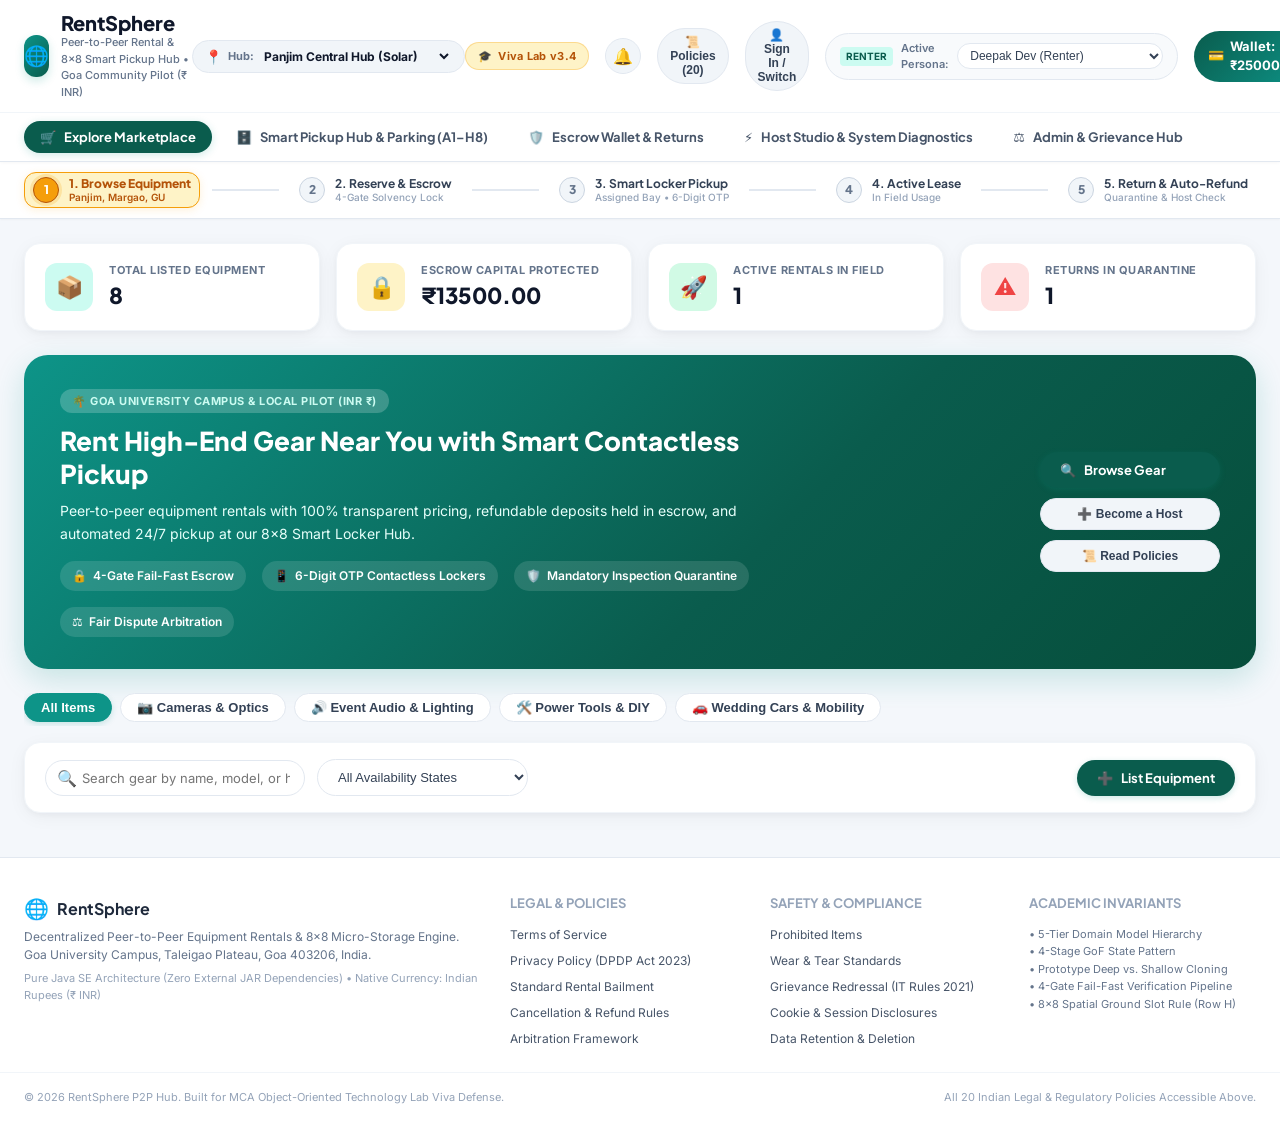
==== commit 6a50584c: "feat: add backend server, frontend web app, core data ledgers, and comprehensive verification test s" ====
--- a/frontend/index.html
+++ b/frontend/index.html
@@ -19,7 +19,24 @@
                 </div>
             </div>
 
+            <!-- Hub Location Switcher Pill (Google Stitch Alignment) -->
+            <div class="hub-location-pill" title="Active Smart Locker Micro-Grid Location">
+                <span class="hub-pin">📍</span>
+                <span class="hub-label">Hub:</span>
+                <select id="hubLocationSelect" class="hub-select" aria-label="Select Smart Locker Hub Location">
+                    <option value="panjim" selected>Panjim Central Hub (Solar)</option>
+                    <option value="margao">Margao Railway Station Bay</option>
+                    <option value="gu">Goa University (GU) Campus</option>
+                    <option value="calangute">Calangute Coastal Pod</option>
+                </select>
+            </div>
+
             <div class="user-selector-bar">
+                <!-- Academic Viva Mode Badge (Google Stitch Variant 3) -->
+                <div class="academic-badge" title="MCA Object-Oriented Technology Viva Lab Evaluation Mode">
+                    <span>🎓</span> Viva Lab v3.4
+                </div>
+
                 <!-- Notifications Bell -->
                 <div class="notif-wrapper">
                     <button class="icon-btn" id="notifBellBtn" title="In-App Notifications">
@@ -45,6 +62,9 @@
                 <!-- Auth / Login Trigger -->
                 <button class="btn-secondary" id="openAuthModalBtn" style="padding:6px 12px; font-size:12px;">
                     <span>👤</span> <span id="authButtonLabel">Sign In / Switch</span>
+                </button>
+                <button class="btn-secondary" id="signOutBtn" style="padding:6px 12px; font-size:12px; display:none;" title="Sign out of current account">
+                    <span>🚪</span> <span>Sign Out</span>
                 </button>
 
                 <div class="active-user-badge">
@@ -78,14 +98,68 @@
             <button class="nav-pill" data-view="escrowView">
                 <span>🛡️</span> Escrow Wallet & Returns
             </button>
-            <button class="nav-pill" data-view="hostView">
+            <button class="nav-pill" id="navHostTab" data-view="hostView">
                 <span>⚡</span> Host Studio & System Diagnostics
             </button>
-            <button class="nav-pill" data-view="adminSupportView">
+            <button class="nav-pill" id="navAdminTab" data-view="adminSupportView">
                 <span>⚖️</span> Admin & Grievance Hub
             </button>
         </nav>
     </header>
+
+    <!-- Sub-Navigation: 5-Stage Renter Journey Progress Timeline (Google Stitch Alignment) -->
+    <div class="journey-subnav-bar" id="renterJourneySubnav">
+        <div class="journey-container">
+            <!-- Stage 1 -->
+            <div class="journey-step active" id="journeyStep1" data-step="1" title="Browse available equipment across Goa Hubs">
+                <div class="step-circle" id="circleStep1">1</div>
+                <div class="step-text">
+                    <span class="step-name">1. Browse Equipment</span>
+                    <span class="step-desc" id="descStep1">Panjim, Margao, GU</span>
+                </div>
+            </div>
+            <div class="step-line" id="lineStep1"></div>
+
+            <!-- Stage 2 -->
+            <div class="journey-step" id="journeyStep2" data-step="2" title="Reserve with 4-Gate Fail-Fast Escrow Lock">
+                <div class="step-circle" id="circleStep2">2</div>
+                <div class="step-text">
+                    <span class="step-name">2. Reserve & Escrow</span>
+                    <span class="step-desc" id="descStep2">4-Gate Solvency Lock</span>
+                </div>
+            </div>
+            <div class="step-line" id="lineStep2"></div>
+
+            <!-- Stage 3 -->
+            <div class="journey-step" id="journeyStep3" data-step="3" title="Keyless Smart Locker Contactless Pickup">
+                <div class="step-circle" id="circleStep3">3</div>
+                <div class="step-text">
+                    <span class="step-name">3. Smart Locker Pickup</span>
+                    <span class="step-desc" id="descStep3">Assigned Bay • 6-Digit OTP</span>
+                </div>
+            </div>
+            <div class="step-line" id="lineStep3"></div>
+
+            <!-- Stage 4 -->
+            <div class="journey-step" id="journeyStep4" data-step="4" title="Equipment active in field">
+                <div class="step-circle" id="circleStep4">4</div>
+                <div class="step-text">
+                    <span class="step-name">4. Active Lease</span>
+                    <span class="step-desc" id="descStep4">In Field Usage</span>
+                </div>
+            </div>
+            <div class="step-line" id="lineStep4"></div>
+
+            <!-- Stage 5 -->
+            <div class="journey-step" id="journeyStep5" data-step="5" title="Mandatory Quarantine, Host Inspection, and Deposit Settlement">
+                <div class="step-circle" id="circleStep5">5</div>
+                <div class="step-text">
+                    <span class="step-name">5. Return & Auto-Refund</span>
+                    <span class="step-desc" id="descStep5">Quarantine & Host Check</span>
+                </div>
+            </div>
+        </div>
+    </div>
 
     <!-- Main App Container -->
     <main class="app-container">
@@ -159,6 +233,9 @@
                 <button class="cat-pill" data-category="MOBILITY_VEHICLES">🚗 Wedding Cars & Mobility</button>
             </div>
 
+            <!-- Renter's Authenticated Active Rentals & Locker Pickups -->
+            <div id="renterActiveBookingsContainer" style="display:none; margin: 18px 0 22px 0;"></div>
+
             <div class="catalog-toolbar">
                 <div class="search-filter-group">
                     <div class="search-box">
@@ -194,74 +271,131 @@
                 <div class="grid-wrapper-card">
                     <div class="matrix-header">
                         <div>
-                            <h2 style="font-family:var(--font-heading); font-size:18px; font-weight:800;">
-                                8x8 Smart Pickup Hub & Parking Matrix (64 Bays)
+                            <h2 style="font-family:var(--font-heading); font-size:18px; font-weight:800; display:flex; align-items:center; gap:8px;">
+                                <span>🗄️</span> 8x8 Smart Pickup Hub & Parking Matrix (64 Bays)
                             </h2>
-                            <p style="font-size:12px; color:var(--slate-500);">
-                                Rows A–C: Small Gear Lockers • Rows D–G: Medium/Large Lockers • <strong>Row H: Ground Vehicle Slots H1–H8</strong>
+                            <p style="font-size:12px; color:var(--slate-500); margin-top:2px;">
+                                Rows A–C: Small Gear Lockers • Rows D–E: Medium Lockers • Rows F–G: Large Lockers • <strong>Row H: Ground Vehicle Slots H1–H8</strong>
                             </p>
                         </div>
-                        <div style="display:flex; gap:8px;">
-                            <span class="sim-badge" title="High-Fidelity Solenoid & Sensor Simulation">SIMULATED DEVICE ENGINE</span>
-                            <button class="btn-secondary" id="refreshGridBtn">🔄 Refresh Hub Sensors</button>
+                        <div style="display:flex; align-items:center; gap:8px; flex-wrap:wrap;">
+                            <span class="sim-badge" title="Pure Java SE in-memory solenoid simulation engine">⚡ SIMULATED SOLENOID ENGINE</span>
+                            <span class="telemetry-badge" title="Virtual sensor telemetry from SimulatedLockerDevice">📡 SIMULATED SENSORS</span>
+                            <button class="btn-secondary" id="refreshGridBtn" style="padding:6px 12px; font-size:12px;">🔄 Refresh Sensors</button>
                         </div>
                     </div>
 
                     <div class="matrix-legend">
                         <div class="legend-item"><div class="legend-dot dot-ready"></div> Ready / Available</div>
-                        <div class="legend-item"><div class="legend-dot dot-reserved"></div> Reserved (Escrow)</div>
+                        <div class="legend-item"><div class="legend-dot dot-reserved"></div> Reserved (Escrow Locked)</div>
                         <div class="legend-item"><div class="legend-dot dot-active"></div> Out with Renter</div>
                         <div class="legend-item"><div class="legend-dot dot-quarantine"></div> Inspection Quarantine</div>
+                        <div class="legend-item"><div class="legend-dot dot-disputed"></div> In Dispute</div>
                         <div class="legend-item"><div class="legend-dot dot-ground"></div> Row H: Ground Vehicle Bay</div>
                     </div>
 
-                    <div class="grid-8x8" id="grid8x8Container">
-                        <!-- 64 Bay Cells Rendered Dynamically by app.js -->
+                    <div class="grid-8x8-wrapper">
+                        <!-- Column coordinate header 1 to 8 -->
+                        <div class="matrix-col-headers">
+                            <span class="matrix-col-header">Bay Col 1</span>
+                            <span class="matrix-col-header">Col 2</span>
+                            <span class="matrix-col-header">Col 3</span>
+                            <span class="matrix-col-header">Col 4</span>
+                            <span class="matrix-col-header">Col 5</span>
+                            <span class="matrix-col-header">Col 6</span>
+                            <span class="matrix-col-header">Col 7</span>
+                            <span class="matrix-col-header">Col 8</span>
+                        </div>
+                        <div class="grid-8x8" id="grid8x8Container" role="grid" aria-label="8 by 8 Smart Locker Grid with 64 physical compartments">
+                            <!-- 64 Bay Cells Rendered Dynamically by app.js -->
+                        </div>
                     </div>
                 </div>
 
                 <!-- Compartment Inspector Side Deck -->
                 <div class="inspector-card" id="compartmentInspector">
                     <div class="inspector-header">
-                        <div style="font-size:11px; text-transform:uppercase; color:var(--slate-400); font-weight:700;">Compartment & Slot Inspector</div>
-                        <h3 class="inspector-title" id="inspectorBayId">Bay A2</h3>
-                        <div id="inspectorSizeTier" class="tier-badge tier-cameras" style="margin-top:6px;">SMALL LOCKER</div>
+                        <div style="display:flex; justify-content:space-between; align-items:center;">
+                            <div style="font-size:11px; text-transform:uppercase; color:var(--slate-400); font-weight:700;">Compartment & Slot Inspector</div>
+                            <span id="inspectorDeviceStateTag" class="state-pill state-available" style="font-size:10px;">ONLINE_READY</span>
+                        </div>
+                        <h3 class="inspector-title" id="inspectorBayId" style="margin-top:4px;">Bay A2</h3>
+                        <div id="inspectorSizeTier" class="tier-badge tier-cameras" style="margin-top:6px;">SMALL LOCKER (ROWS A–C)</div>
                     </div>
 
                     <div class="telemetry-dials">
                         <div class="dial-box">
-                            <div class="dial-label">Temp</div>
+                            <div class="dial-label">Temp (Simulated)</div>
                             <div class="dial-val"><span id="telTemp">24.2</span>°C</div>
                         </div>
                         <div class="dial-box">
-                            <div class="dial-label">Humidity</div>
+                            <div class="dial-label">Humidity (Sim.)</div>
                             <div class="dial-val"><span id="telHum">52.0</span>%</div>
                         </div>
                         <div class="dial-box">
-                            <div class="dial-label">Load</div>
+                            <div class="dial-label">Load Cell (Sim.)</div>
                             <div class="dial-val"><span id="telWeight">2.4</span>kg</div>
                         </div>
+                    </div>
+                    <div style="font-size:10px; color:var(--slate-400); text-align:center; margin:-12px 0 16px 0;">
+                        Virtual DHT22 & load cell telemetry • Refreshes every 8s
                     </div>
 
                     <div style="margin-bottom:16px;">
                         <label style="font-size:11px; color:var(--slate-500); font-weight:700; text-transform:uppercase;">Assigned Equipment</label>
                         <div id="inspectorAssetTitle" style="font-weight:700; font-size:14px; margin-top:2px;">Sony Alpha A7 IV Mirrorless Camera</div>
-                        <div id="inspectorAssetId" style="font-size:11px; font-family:monospace; color:var(--slate-400);">AST-101</div>
-                    </div>
-
-                    <div class="otp-box">
-                        <div style="font-size:10px; font-weight:700; text-transform:uppercase; color:var(--warm-amber-dark);">6-Digit Pickup OTP Passcode</div>
+                        <div id="inspectorAssetId" style="font-size:11px; font-family:monospace; color:var(--slate-400);">AST-101 • CameraAndOpticsGear</div>
+                        <div id="inspectorAssetOwner" style="font-size:11px; color:var(--slate-600); margin-top:2px;">Host: host_faaris</div>
+                    </div>
+
+                    <div class="otp-box" id="inspectorOtpBox">
+                        <div style="font-size:10px; font-weight:700; text-transform:uppercase; color:var(--warm-amber-dark);" id="inspectorOtpTitle">6-Digit Pickup OTP Passcode</div>
                         <div class="otp-val" id="inspectorOtp">348192</div>
-                        <div style="font-size:10px; color:var(--slate-500); margin-top:4px;">Protected by 3-attempt brute-force lockout (CWE-307)</div>
-                    </div>
-
-                    <div style="display:flex; flex-direction:column; gap:10px; margin-top:auto;">
+                        <div style="font-size:10px; color:var(--slate-500); margin-top:4px;" id="inspectorOtpNotice">Protected by 3-attempt brute-force lockout (CWE-307)</div>
+                    </div>
+
+                    <div id="inspectorLockoutAlert" style="display:none; margin-bottom:16px; padding:10px 12px; background:var(--crimson-light); border:1px solid rgba(239,68,68,0.3); border-radius:var(--radius-sm); font-size:11px; color:var(--crimson); font-weight:600;">
+                        ⚠️ Brute-force lockout active. Bay locked for 15 minutes (CWE-307 Defense).
+                    </div>
+
+                    <div style="display:flex; flex-direction:column; gap:10px;">
                         <button class="btn-primary" id="pickupFromLockerBtn" style="justify-content:center;">
                             <span>🔓</span> Verify OTP & Unlock Pickup
                         </button>
                         <button class="btn-danger" id="returnToQuarantineBtn" style="justify-content:center;">
                             <span>📦</span> Return Gear to Hub Bay
                         </button>
+                    </div>
+
+                    <!-- Admin Hardware Diagnostic & Solenoid Override (Simulated) -->
+                    <div class="inspector-admin-deck" id="inspectorAdminDeck" style="display:none; margin-top:16px; padding:14px; background:var(--slate-50); border:1px solid var(--slate-200); border-radius:var(--radius-md);">
+                        <div style="display:flex; justify-content:space-between; align-items:center; margin-bottom:8px;">
+                            <h4 style="font-family:var(--font-heading); font-size:12px; font-weight:800; text-transform:uppercase; color:var(--slate-700); margin:0; display:flex; align-items:center; gap:5px;">
+                                <span>⚙️</span> Solenoid Override (Simulated)
+                            </h4>
+                            <span class="role-tag role-admin" style="font-size:9px;">ADMIN ONLY</span>
+                        </div>
+                        <p style="font-size:10px; color:var(--slate-500); margin:0 0 10px 0;">
+                            Lab simulation mode: Dispatches simulated door solenoid states to <code style="color:var(--brand-teal);">POST /api/admin/device/state</code>. No physical hardware is connected.
+                        </p>
+                        <div class="form-group" style="margin-bottom:8px;">
+                            <label style="font-size:11px; font-weight:700;">Simulated Solenoid State for <strong id="adminTargetBayLabel">Bay A2</strong>:</label>
+                            <select class="form-control" id="inspectorDeviceStateSelect" style="font-size:12px; padding:6px 10px; margin-top:3px;">
+                                <option value="ONLINE_READY">ONLINE_READY (Normal Operation)</option>
+                                <option value="DOOR_UNLOCKED">DOOR_UNLOCKED (Simulate Solenoid Disengage)</option>
+                                <option value="DOOR_JAMMED">DOOR_JAMMED (Simulate Jammed Solenoid Alert)</option>
+                                <option value="MAINTENANCE_MODE">MAINTENANCE_MODE (Simulate Out-of-Service)</option>
+                                <option value="OFFLINE">OFFLINE (Simulate Bus Disconnect)</option>
+                            </select>
+                        </div>
+                        <button class="btn-secondary" id="inspectorApplyStateBtn" style="width:100%; justify-content:center; font-size:11px; font-weight:700;">
+                            <span>⚡</span> Apply Simulated Solenoid State
+                        </button>
+                        <div id="adminDiagFeedback" style="display:none; margin-top:8px; font-size:11px; padding:6px 8px; border-radius:4px; font-weight:600;"></div>
+                    </div>
+
+                    <div class="inspector-admin-locked" id="inspectorAdminLocked" style="display:none; margin-top:16px; padding:10px 12px; background:var(--slate-50); border:1px dashed var(--slate-200); border-radius:var(--radius-md); font-size:11px; color:var(--slate-500); text-align:center;">
+                        <span>🔒</span> Hardware diagnostics reserved for Administrator persona.
                     </div>
                 </div>
             </div>
@@ -660,13 +794,19 @@
                 <div class="form-group">
                     <label style="font-size:12px; font-weight:700;">Payment & Authorization Method:</label>
                     <div style="display:flex; flex-direction:column; gap:8px; margin-top:4px;">
-                        <label style="display:flex; align-items:center; gap:8px; font-size:13px; cursor:pointer;">
-                            <input type="radio" name="paymentOption" value="wallet" checked>
-                            <span>Direct Escrow Wallet Lock (Instant Demo Balance)</span>
+                        <label style="display:flex; align-items:flex-start; gap:8px; font-size:13px; cursor:pointer;">
+                            <input type="radio" name="paymentOption" value="wallet" checked style="margin-top:3px;">
+                            <div>
+                                <strong>Direct Escrow Wallet Lock</strong> (Pre-funded Account Balance)
+                                <div style="font-size:11px; color:var(--slate-500);">Locks rental tariff + collateral directly from your verified escrow wallet.</div>
+                            </div>
                         </label>
-                        <label style="display:flex; align-items:center; gap:8px; font-size:13px; cursor:pointer;">
-                            <input type="radio" name="paymentOption" value="gateway">
-                            <span>Indian Payment Gateway Sandbox (Simulated Razorpay / Cashfree UPI in ₹)</span>
+                        <label style="display:flex; align-items:flex-start; gap:8px; font-size:13px; cursor:pointer; margin-top:4px;">
+                            <input type="radio" name="paymentOption" value="gateway" style="margin-top:3px;">
+                            <div>
+                                <strong>Indian Payment Gateway Simulation</strong> (Razorpay/UPI Sandbox Ledger)
+                                <div style="font-size:11px; color:var(--slate-500);">Simulates gateway HMAC signature. (Requires verified wallet balance to lock escrow).</div>
+                            </div>
                         </label>
                     </div>
                 </div>
--- a/frontend/css/styles.css
+++ b/frontend/css/styles.css
@@ -512,95 +512,202 @@
 .state-active { background: var(--slate-200); color: var(--slate-700); }
 .state-quarantine { background: var(--crimson-light); color: var(--crimson); }
 
-.asset-card-body {
-    padding: 16px 18px;
+/* Stitch Variant 1 Equipment Card Styles */
+.asset-banner {
+    position: relative;
+    width: 100%;
+    aspect-ratio: 16 / 9;
+    display: flex;
+    align-items: center;
+    justify-content: center;
+    overflow: hidden;
+}
+
+.asset-banner.cat-cameras {
+    background: linear-gradient(135deg, #0f172a, #1e293b 55%, #0f766e);
+}
+
+.asset-banner.cat-audio {
+    background: linear-gradient(135deg, #1c1917, #451a03 55%, #b45309);
+}
+
+.asset-banner.cat-tools {
+    background: linear-gradient(135deg, #042f2e, #115e59 55%, #0d9488);
+}
+
+.asset-banner.cat-vehicles {
+    background: linear-gradient(135deg, #4c0519, #881337 55%, #be123c);
+}
+
+.asset-banner-icon {
+    font-size: 52px;
+    filter: drop-shadow(0 4px 10px rgba(0, 0, 0, 0.45));
+    transition: transform var(--transition-normal);
+}
+
+.asset-card:hover .asset-banner-icon {
+    transform: scale(1.08);
+}
+.asset-card:focus-within {
+    border-color: var(--brand-teal);
+    box-shadow: 0 0 0 3px var(--brand-teal-glow), var(--card-hover-shadow);
+}
+
+.asset-id-chip {
+    background: rgba(15, 23, 42, 0.75);
+    color: #F8FAFC;
+    font-family: var(--font-heading);
+    font-size: 10px;
+    font-weight: 700;
+    padding: 2px 7px;
+    border-radius: var(--radius-sm);
+    letter-spacing: 0.5px;
+    display: inline-flex;
+    align-items: center;
+}
+
+.asset-bay-badge {
+    position: absolute;
+    top: 10px;
+    left: 10px;
+    background: rgba(15, 23, 42, 0.92);
+    backdrop-filter: blur(8px);
+    color: #CCFBF1;
+    font-family: var(--font-heading);
+    font-size: 11px;
+    font-weight: 700;
+    padding: 4px 10px;
+    border-radius: var(--radius-sm);
+    border: 1px solid rgba(255, 255, 255, 0.2);
+    display: flex;
+    align-items: center;
+    gap: 5px;
+    box-shadow: 0 2px 8px rgba(0, 0, 0, 0.35);
+}
+
+.asset-state-tag {
+    position: absolute;
+    top: 10px;
+    right: 10px;
+    font-size: 10px;
+    font-weight: 700;
+    padding: 4px 10px;
+    border-radius: var(--radius-pill);
+    text-transform: uppercase;
+    box-shadow: 0 2px 8px rgba(0, 0, 0, 0.25);
+    letter-spacing: 0.3px;
+}
+
+.asset-card-content {
+    padding: 16px 18px 18px;
+    display: flex;
+    flex-direction: column;
     flex: 1;
+    justify-content: space-between;
+    gap: 12px;
+}
+
+.asset-host-row {
+    display: flex;
+    justify-content: space-between;
+    align-items: center;
+    font-size: 11px;
+    color: var(--slate-500);
+    flex-wrap: wrap;
+    gap: 6px;
+}
+
+.verified-host-tag {
+    background: #D1FAE5;
+    color: #065F46;
+    padding: 2px 8px;
+    border-radius: 4px;
+    font-weight: 600;
+    font-size: 10px;
+    display: inline-flex;
+    align-items: center;
+    gap: 4px;
+    border: 1px solid rgba(5, 150, 105, 0.2);
+}
+
+.unverified-host-tag {
+    background: var(--slate-100);
+    color: var(--slate-600);
+    padding: 2px 8px;
+    border-radius: 4px;
+    font-weight: 500;
+    font-size: 10px;
+    border: 1px solid var(--slate-200);
 }
 
 .asset-title {
     font-family: var(--font-heading);
-    font-size: 16px;
-    font-weight: 700;
+    font-size: 15px;
+    font-weight: 800;
     color: var(--slate-900);
-    margin-bottom: 6px;
-}
-
-.asset-id-tag {
+    line-height: 1.35;
+    margin: 0;
+    letter-spacing: -0.01em;
+}
+
+.asset-specs-row {
+    display: flex;
+    flex-wrap: wrap;
+    gap: 6px;
+}
+
+.spec-pill {
+    background: #F8FAFC;
+    color: var(--slate-600);
+    border: 1px solid var(--slate-200);
+    font-size: 10px;
+    font-weight: 600;
+    padding: 3px 8px;
+    border-radius: 4px;
+}
+
+.spec-pill.is-safety {
+    background: #ECFDF5;
+    color: #047857;
+    border-color: #A7F3D0;
+}
+
+.asset-pricing-bar {
+    border-top: 1px solid var(--slate-100);
+    padding-top: 12px;
+    display: flex;
+    justify-content: space-between;
+    align-items: flex-end;
+    gap: 12px;
+}
+
+.tariff-display {
+    font-family: var(--font-heading);
+    font-size: 17px;
+    font-weight: 800;
+    color: var(--slate-900);
+    line-height: 1.1;
+}
+
+.tariff-unit {
     font-size: 11px;
-    color: var(--slate-400);
-    font-family: monospace;
-    margin-bottom: 12px;
-}
-
-.spec-list {
-    list-style: none;
-    font-size: 12px;
-    color: var(--slate-600);
-    display: grid;
-    grid-template-columns: 1fr 1fr;
-    gap: 8px 12px;
-    margin-bottom: 14px;
-}
-
-.spec-item {
-    display: flex;
-    flex-direction: column;
-}
-
-.spec-label {
-    font-size: 10px;
-    text-transform: uppercase;
-    color: var(--slate-400);
-    font-weight: 600;
-}
-
-.spec-val {
-    font-weight: 600;
-    color: var(--slate-800);
-}
-
-.pricing-row {
-    background: var(--slate-50);
-    border-radius: var(--radius-sm);
-    padding: 10px 14px;
-    display: flex;
-    justify-content: space-between;
-    align-items: center;
-    margin-bottom: 14px;
-    border: 1px solid var(--slate-100);
-}
-
-.rate-box h5 {
-    font-size: 10px;
+    font-weight: 500;
     color: var(--slate-500);
-    text-transform: uppercase;
-}
-
-.rate-amount {
-    font-family: var(--font-heading);
-    font-size: 16px;
-    font-weight: 800;
-    color: var(--brand-teal-dark);
-}
-
-.asset-card-footer {
-    padding: 12px 18px 16px;
-    border-top: 1px solid var(--slate-100);
-    display: flex;
-    justify-content: space-between;
-    align-items: center;
-}
-
-.locker-pin-badge {
-    font-size: 12px;
-    font-weight: 700;
-    color: var(--slate-700);
-    background: var(--slate-100);
-    padding: 4px 10px;
-    border-radius: var(--radius-pill);
-    display: inline-flex;
+}
+
+.deposit-display {
+    font-size: 11px;
+    font-weight: 700;
+    color: var(--emerald-dark);
+    display: flex;
     align-items: center;
     gap: 4px;
+    margin-top: 4px;
+}
+
+.reserve-card-btn:focus-visible {
+    outline: 2px solid var(--brand-teal);
+    outline-offset: 2px;
 }
 
 /* ==========================================================================
@@ -657,19 +764,67 @@
 .dot-reserved { background: var(--warm-amber); }
 .dot-active { background: var(--slate-500); }
 .dot-quarantine { background: var(--crimson); }
-.dot-heavy, .dot-ground { background: var(--brand-teal-dark); border: 1px dashed var(--warm-amber); }
-
-/* The 8x8 Grid Canvas */
+.dot-disputed { background: #A855F7; }
+.dot-ground { background: #0F172A; border: 1.5px solid var(--warm-amber); }
+
+.telemetry-badge {
+    font-size: 11px;
+    font-weight: 700;
+    padding: 4px 10px;
+    border-radius: var(--radius-pill);
+    background: #E0F2FE;
+    color: #0369A1;
+    border: 1px solid #BAE6FD;
+}
+
+/* 8x8 Matrix Container & Layout */
+.grid-8x8-wrapper {
+    margin-top: 8px;
+}
+
+.matrix-col-headers {
+    display: grid;
+    grid-template-columns: repeat(8, 1fr);
+    gap: 6px;
+    margin-bottom: 6px;
+}
+
+.matrix-col-header {
+    text-align: center;
+    font-size: 10px;
+    font-weight: 800;
+    color: var(--slate-400);
+    text-transform: uppercase;
+    letter-spacing: 0.5px;
+}
+
 .grid-8x8 {
     display: grid;
     grid-template-columns: repeat(8, 1fr);
-    gap: 8px;
-    background: var(--slate-50);
-    padding: 12px;
+    gap: 6px;
+    background: var(--slate-100);
+    padding: 10px;
     border-radius: var(--radius-md);
     border: 1px solid var(--slate-200);
 }
 
+.ground-row-divider {
+    grid-column: 1 / -1;
+    background: linear-gradient(135deg, #0F172A, #1E293B);
+    color: #FEF3C7;
+    padding: 7px 12px;
+    border-radius: 6px;
+    font-size: 11px;
+    font-weight: 800;
+    display: flex;
+    align-items: center;
+    justify-content: space-between;
+    border-left: 4px solid var(--warm-amber);
+    margin: 6px 0 2px 0;
+    letter-spacing: 0.4px;
+}
+
+/* The Bay Cell */
 .bay-cell {
     aspect-ratio: 1;
     border-radius: var(--radius-sm);
@@ -677,57 +832,191 @@
     flex-direction: column;
     justify-content: space-between;
     padding: 6px;
-    font-size: 11px;
+    font-size: 10px;
     font-weight: 700;
     cursor: pointer;
     transition: all var(--transition-fast);
     position: relative;
-    border: 1px solid transparent;
+    border: 1.5px solid transparent;
+    user-select: none;
+    background: #FFFFFF;
 }
 
 .bay-cell:hover {
-    transform: scale(1.05);
+    transform: translateY(-2px) scale(1.03);
     z-index: 10;
-    box-shadow: 0 4px 12px rgba(0,0,0,0.15);
+    box-shadow: 0 6px 14px rgba(0, 0, 0, 0.12);
 }
 
 .bay-cell.selected {
-    outline: 3px solid var(--brand-teal-dark);
+    outline: 3px solid var(--brand-teal);
     outline-offset: 2px;
+    z-index: 8;
+    box-shadow: 0 0 0 1px #FFFFFF, 0 4px 12px rgba(13, 148, 136, 0.25);
+}
+
+.bay-cell:focus-visible {
+    outline: 3px solid var(--warm-amber);
+    outline-offset: 2px;
+    z-index: 9;
 }
 
 /* Bay Cell States */
-.bay-available {
+.bay-cell.bay-available {
+    background: #FFFFFF;
+    color: #065F46;
+    border-color: #A7F3D0;
+}
+.bay-cell.bay-available:hover {
     background: #ECFDF5;
-    color: var(--emerald-dark);
-    border-color: #A7F3D0;
-}
-
-.bay-ready {
-    background: var(--brand-teal);
-    color: #FFFFFF;
-}
-
-.bay-reserved {
-    background: var(--warm-amber);
-    color: #FFFFFF;
-}
-
-.bay-active {
-    background: var(--slate-500);
-    color: #FFFFFF;
-}
-
-.bay-quarantine {
-    background: var(--crimson);
-    color: #FFFFFF;
+    border-color: #10B981;
+}
+
+.bay-cell.bay-reserved {
+    background: #FFFBEB;
+    color: #92400E;
+    border-color: #FCD34D;
+}
+.bay-cell.bay-reserved:hover {
+    background: #FEF3C7;
+    border-color: #F59E0B;
+}
+
+.bay-cell.bay-active {
+    background: #F8FAFC;
+    color: #334155;
+    border-color: #CBD5E1;
+}
+.bay-cell.bay-active:hover {
+    background: #F1F5F9;
+    border-color: #64748B;
+}
+
+.bay-cell.bay-quarantine {
+    background: #FEF2F2;
+    color: #991B1B;
+    border-color: #FCA5A5;
     animation: pulseAlert 2s infinite;
 }
-
-.bay-heavy, .bay-ground {
-    background: var(--brand-teal-dark);
-    color: #FFFFFF;
-    border: 1px dashed var(--warm-amber);
+.bay-cell.bay-quarantine:hover {
+    background: #FEE2E2;
+    border-color: #EF4444;
+}
+
+.bay-cell.bay-disputed {
+    background: #FAF5FF;
+    color: #6B21A8;
+    border-color: #D8B4FE;
+}
+.bay-cell.bay-disputed:hover {
+    background: #F3E8FF;
+    border-color: #8B5CF6;
+}
+
+/* Row H Ground Bay Specialization */
+.bay-cell.is-ground-slot {
+    border-width: 2px;
+    border-color: #D97706;
+    background: #0F172A;
+    color: #FEF3C7;
+}
+
+.bay-cell.is-ground-slot.bay-available {
+    background: #042F2E;
+    border-color: #10B981;
+    color: #CCFBF1;
+}
+
+.bay-cell.is-ground-slot.bay-reserved {
+    background: #451A03;
+    border-color: #F59E0B;
+    color: #FEF3C7;
+}
+
+.bay-cell.is-ground-slot.bay-active {
+    background: #1E293B;
+    border-color: #94A3B8;
+    color: #F8FAFC;
+}
+
+.bay-cell.is-ground-slot.bay-quarantine {
+    background: #4C0519;
+    border-color: #EF4444;
+    color: #FFE4E6;
+}
+
+.bay-cell.is-ground-slot.bay-disputed {
+    background: #3B0764;
+    border-color: #A855F7;
+    color: #F3E8FF;
+}
+
+/* Cell Subcomponents */
+.bay-top-row {
+    display: flex;
+    justify-content: space-between;
+    align-items: center;
+    width: 100%;
+}
+
+.bay-id {
+    font-family: var(--font-heading);
+    font-size: 11px;
+    font-weight: 800;
+    letter-spacing: -0.01em;
+}
+
+.bay-tier-tag {
+    font-size: 8px;
+    font-weight: 800;
+    padding: 1px 4px;
+    border-radius: 3px;
+    background: rgba(0, 0, 0, 0.08);
+}
+
+.is-ground-slot .bay-tier-tag {
+    background: rgba(245, 158, 11, 0.25);
+    color: #FCD34D;
+}
+
+.bay-center-icon {
+    font-size: 15px;
+    margin: 2px 0;
+    text-align: center;
+    display: flex;
+    align-items: center;
+    justify-content: center;
+    height: 18px;
+}
+
+.empty-slot-dot {
+    width: 5px;
+    height: 5px;
+    border-radius: 50%;
+    background: currentColor;
+    opacity: 0.35;
+}
+
+.bay-bottom-row {
+    display: flex;
+    justify-content: space-between;
+    align-items: center;
+    width: 100%;
+    font-size: 9px;
+    font-weight: 700;
+}
+
+.bay-state-text {
+    text-transform: uppercase;
+    font-size: 8px;
+    font-weight: 800;
+    letter-spacing: 0.2px;
+}
+
+.bay-sensor-mini {
+    font-size: 8px;
+    opacity: 0.75;
+    font-family: monospace;
 }
 
 .host-studio-grid {
@@ -1588,7 +1877,7 @@
 /* ==========================================================================
    RESPONSIVE DESIGN (TABLET & MOBILE)
    ========================================================================== */
-@media (max-width: 900px) {
+@media (max-width: 992px) {
     .header-top {
         flex-direction: column;
         align-items: flex-start;
@@ -1601,11 +1890,20 @@
     .nav-bar {
         overflow-x: auto;
         white-space: nowrap;
+        padding-bottom: 8px;
     }
     .hero-banner {
         flex-direction: column;
         align-items: flex-start;
     }
+    .hero-actions {
+        width: 100%;
+        flex-direction: row;
+        flex-wrap: wrap;
+    }
+    .locker-matrix-container {
+        grid-template-columns: 1fr;
+    }
     .admin-support-grid {
         grid-template-columns: 1fr;
     }
@@ -1613,3 +1911,366 @@
         grid-template-columns: 1fr;
     }
 }
+
+@media (max-width: 768px) {
+    .app-container {
+        padding: 0 16px;
+        margin: 16px auto;
+    }
+    .stats-grid {
+        grid-template-columns: repeat(2, 1fr);
+        gap: 12px;
+    }
+    .assets-grid {
+        grid-template-columns: 1fr;
+        gap: 16px;
+    }
+    .grid-wrapper-card {
+        padding: 16px;
+        overflow-x: auto;
+    }
+    .grid-8x8 {
+        min-width: 480px;
+        gap: 6px;
+        padding: 8px;
+    }
+    .bay-cell {
+        padding: 4px;
+        font-size: 10px;
+    }
+    .wal-table-container, .table-responsive {
+        overflow-x: auto;
+        -webkit-overflow-scrolling: touch;
+    }
+    .modal-card {
+        max-width: 95%;
+        margin: 12px auto;
+        border-radius: var(--radius-lg);
+    }
+    .modal-header {
+        padding: 16px 18px;
+    }
+    .modal-body {
+        padding: 18px;
+    }
+    .quick-personas-grid {
+        grid-template-columns: 1fr;
+    }
+    .toast-container {
+        left: 16px;
+        right: 16px;
+        bottom: 16px;
+    }
+    .toast {
+        min-width: unset;
+        width: 100%;
+    }
+}
+
+@media (max-width: 480px) {
+    .stats-grid {
+        grid-template-columns: 1fr;
+    }
+    .hero-title {
+        font-size: 20px;
+    }
+    .hero-actions {
+        flex-direction: column;
+        width: 100%;
+    }
+    .hero-actions button {
+        width: 100%;
+    }
+    .header-top {
+        padding: 8px 16px;
+    }
+    .nav-bar {
+        padding: 6px 12px;
+        gap: 6px;
+    }
+    .nav-pill {
+        font-size: 12px;
+        padding: 6px 12px;
+    }
+}
+
+/* ==========================================================================
+   GOOGLE STITCH DESIGN SYSTEM COMPONENTS (VARIANT 1 & 3 ALIGNMENT)
+   ========================================================================== */
+
+/* Hub Location Switcher Pill */
+.hub-location-pill {
+    display: inline-flex;
+    align-items: center;
+    gap: 6px;
+    background: var(--slate-100);
+    border: 1px solid var(--slate-200);
+    padding: 5px 12px;
+    border-radius: var(--radius-pill);
+    font-size: 12px;
+    color: var(--slate-700);
+    transition: var(--transition-fast);
+}
+.hub-location-pill:hover {
+    border-color: var(--brand-teal);
+    background: #FFFFFF;
+}
+.hub-pin {
+    color: var(--brand-teal);
+    font-size: 14px;
+}
+.hub-label {
+    font-weight: 700;
+    color: var(--slate-500);
+    font-size: 11px;
+}
+.hub-select {
+    background: transparent;
+    border: none;
+    font-family: var(--font-body);
+    font-size: 12px;
+    font-weight: 700;
+    color: var(--slate-900);
+    cursor: pointer;
+    outline: none;
+    padding-right: 4px;
+}
+
+/* Academic Mode Viva Badge */
+.academic-badge {
+    display: inline-flex;
+    align-items: center;
+    gap: 6px;
+    background: var(--warm-amber-light);
+    color: var(--warm-amber-dark);
+    border: 1px solid rgba(245, 158, 11, 0.3);
+    padding: 5px 12px;
+    border-radius: var(--radius-pill);
+    font-size: 11px;
+    font-weight: 700;
+    letter-spacing: 0.3px;
+    white-space: nowrap;
+}
+
+/* 5-Stage Renter Journey Subnav Bar */
+.journey-subnav-bar {
+    background: #FFFFFF;
+    border-bottom: 1px solid var(--slate-200);
+    box-shadow: 0 1px 2px rgba(15, 23, 42, 0.03);
+    padding: 10px 24px;
+    overflow-x: auto;
+}
+.journey-container {
+    max-width: 1400px;
+    margin: 0 auto;
+    display: flex;
+    align-items: center;
+    justify-content: space-between;
+    min-width: 780px;
+    gap: 12px;
+}
+.journey-step {
+    display: flex;
+    align-items: center;
+    gap: 10px;
+    cursor: pointer;
+    padding: 4px 8px;
+    border-radius: var(--radius-md);
+    transition: var(--transition-fast);
+    user-select: none;
+}
+.journey-step:hover {
+    background: var(--slate-50);
+}
+.step-circle {
+    width: 26px;
+    height: 26px;
+    border-radius: var(--radius-pill);
+    display: flex;
+    align-items: center;
+    justify-content: center;
+    font-family: var(--font-heading);
+    font-size: 12px;
+    font-weight: 800;
+    background: var(--slate-100);
+    color: var(--slate-500);
+    border: 1px solid var(--slate-300);
+    transition: var(--transition-fast);
+    flex-shrink: 0;
+}
+.step-text {
+    display: flex;
+    flex-direction: column;
+    line-height: 1.2;
+}
+.step-name {
+    font-family: var(--font-heading);
+    font-size: 12px;
+    font-weight: 700;
+    color: var(--slate-700);
+    transition: var(--transition-fast);
+}
+.step-desc {
+    font-size: 10px;
+    color: var(--slate-400);
+    font-weight: 500;
+}
+
+/* Step State Modifiers */
+.journey-step.active {
+    background: var(--warm-amber-light);
+    border: 1px solid var(--warm-amber);
+    box-shadow: 0 2px 8px rgba(245, 158, 11, 0.15);
+}
+.journey-step.active .step-circle {
+    background: var(--warm-amber);
+    color: #FFFFFF;
+    border-color: var(--warm-amber-dark);
+    box-shadow: 0 0 0 3px rgba(245, 158, 11, 0.2);
+}
+.journey-step.active .step-name {
+    color: var(--warm-amber-dark);
+    font-weight: 800;
+}
+.journey-step.active .step-desc {
+    color: var(--warm-amber-dark);
+    font-weight: 600;
+}
+
+.journey-step.completed .step-circle {
+    background: var(--brand-teal-light);
+    color: var(--brand-teal);
+    border-color: var(--brand-teal);
+}
+.journey-step.completed .step-name {
+    color: var(--slate-900);
+}
+.journey-step.completed .step-desc {
+    color: var(--brand-teal);
+}
+
+.step-line {
+    flex: 1;
+    height: 2px;
+    background: var(--slate-200);
+    min-width: 24px;
+    transition: var(--transition-normal);
+}
+.step-line.completed {
+    background: var(--brand-teal);
+}
+
+/* Tactile Quick-Dock Container & Components */
+.tactile-quick-dock {
+    background: #FFFFFF;
+    border: 1px solid var(--slate-200);
+    border-top: 4px solid var(--brand-teal);
+    border-radius: var(--radius-lg);
+    padding: 20px;
+    box-shadow: var(--card-shadow);
+    margin: 18px 0 24px 0;
+    position: relative;
+    overflow: hidden;
+}
+.dock-header {
+    display: flex;
+    justify-content: space-between;
+    align-items: center;
+    margin-bottom: 16px;
+    flex-wrap: wrap;
+    gap: 8px;
+}
+.dock-title {
+    font-family: var(--font-heading);
+    font-size: 16px;
+    font-weight: 800;
+    color: var(--slate-900);
+    display: flex;
+    align-items: center;
+    gap: 8px;
+    margin: 0;
+}
+.dock-stage-badge {
+    background: var(--brand-teal-light);
+    color: var(--brand-teal-dark);
+    border: 1px solid rgba(13, 148, 136, 0.3);
+    font-size: 11px;
+    font-weight: 700;
+    padding: 4px 12px;
+    border-radius: var(--radius-pill);
+}
+.dock-grid {
+    display: grid;
+    grid-template-columns: repeat(auto-fit, minmax(340px, 1fr));
+    gap: 18px;
+}
+.dock-card {
+    background: var(--slate-50);
+    border: 1px solid var(--slate-200);
+    border-radius: var(--radius-md);
+    padding: 18px;
+    display: flex;
+    flex-direction: column;
+    justify-content: space-between;
+    gap: 14px;
+}
+.dock-card-top {
+    display: flex;
+    justify-content: space-between;
+    align-items: flex-start;
+    margin-bottom: 6px;
+}
+.dock-pin-vault {
+    background: linear-gradient(135deg, #042f2e, #0f766e);
+    border-radius: var(--radius-md);
+    padding: 14px 16px;
+    color: #FFFFFF;
+    box-shadow: inset 0 2px 4px rgba(0, 0, 0, 0.3);
+    margin: 8px 0 12px 0;
+}
+.dock-pin-header {
+    display: flex;
+    justify-content: space-between;
+    align-items: center;
+    border-bottom: 1px solid rgba(255, 255, 255, 0.15);
+    padding-bottom: 6px;
+    margin-bottom: 8px;
+    font-size: 10px;
+    font-weight: 700;
+    text-transform: uppercase;
+    letter-spacing: 1px;
+    color: var(--brand-teal-light);
+}
+.hardware-paired-badge {
+    background: rgba(16, 185, 129, 0.2);
+    color: #A7F3D0;
+    border: 1px solid rgba(16, 185, 129, 0.4);
+    padding: 2px 6px;
+    border-radius: 4px;
+    font-size: 9px;
+    display: inline-flex;
+    align-items: center;
+    gap: 4px;
+}
+.dock-pin-val {
+    font-family: 'JetBrains Mono', monospace, monospace;
+    font-size: 26px;
+    font-weight: 800;
+    letter-spacing: 6px;
+    color: var(--warm-amber);
+    text-shadow: 0 0 12px rgba(245, 158, 11, 0.4);
+    text-align: center;
+    margin: 4px 0;
+}
+.dock-meter-row {
+    display: flex;
+    justify-content: space-between;
+    align-items: center;
+    font-size: 11px;
+    color: var(--slate-600);
+    background: #FFFFFF;
+    border: 1px solid var(--slate-200);
+    padding: 8px 12px;
+    border-radius: var(--radius-sm);
+}
+
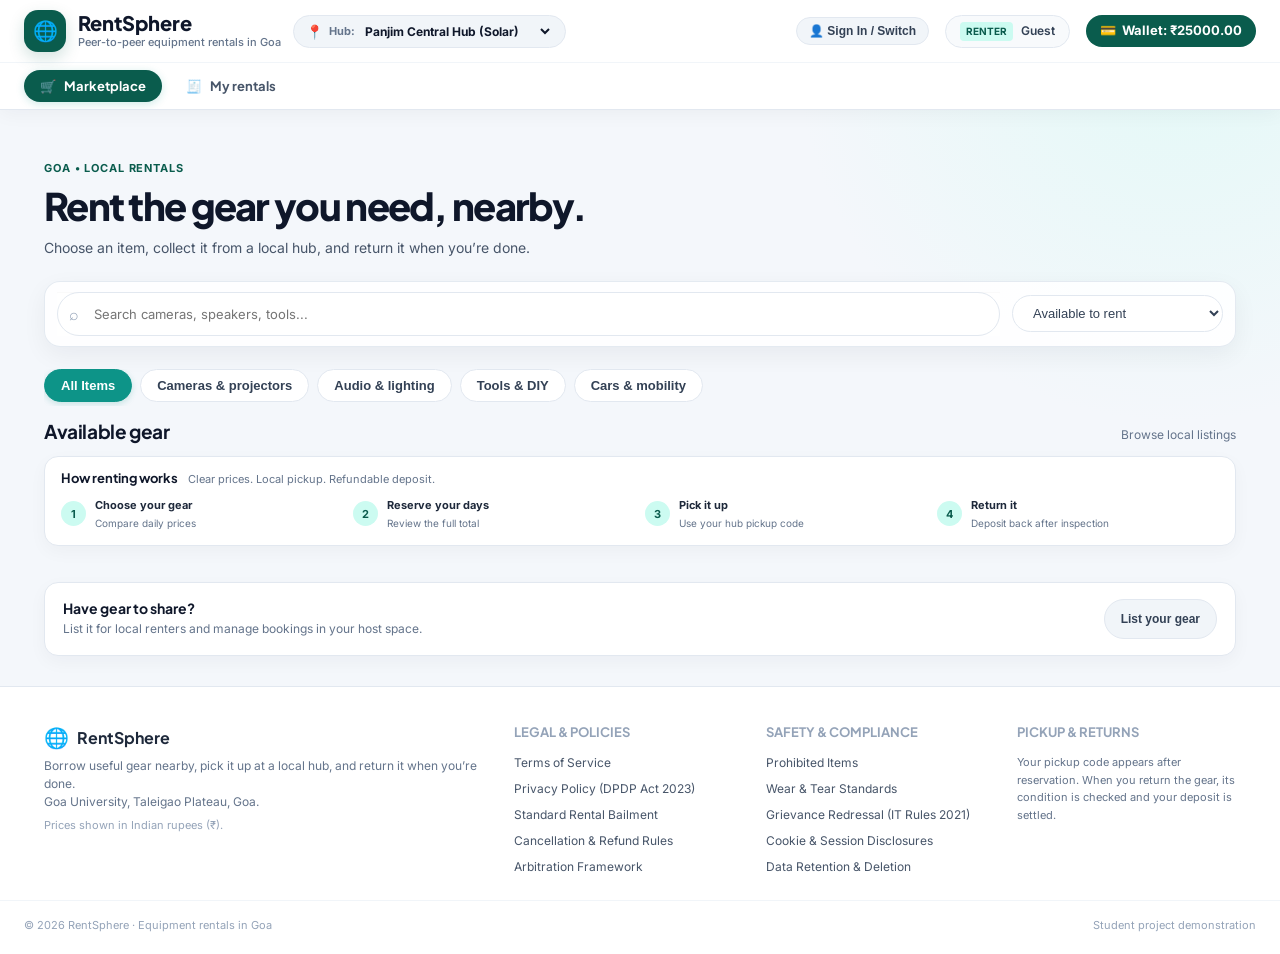
==== commit 36941075: "feat: polish marketplace UX and verify rental flows" ====
--- a/frontend/index.html
+++ b/frontend/index.html
@@ -3,8 +3,8 @@
 <head>
     <meta charset="UTF-8">
     <meta name="viewport" content="width=device-width, initial-scale=1.0">
-    <title>RentSphere: Peer-to-Peer Rental & Smart Pickup Hub (Goa, India)</title>
-    <link rel="stylesheet" href="css/styles.css">
+    <title>RentSphere: Equipment Rental Project</title>
+    <link rel="stylesheet" href="css/styles.css?v=ux-refresh-2">
 </head>
 <body>
 
@@ -15,12 +15,12 @@
                 <div class="brand-logo">🌐</div>
                 <div>
                     <h1 class="brand-title">RentSphere</h1>
-                    <p class="brand-subtitle">Peer-to-Peer Rental & 8x8 Smart Pickup Hub • Goa Community Pilot (₹ INR)</p>
+                    <p class="brand-subtitle">Peer-to-peer equipment rentals in Goa</p>
                 </div>
             </div>
 
             <!-- Hub Location Switcher Pill (Google Stitch Alignment) -->
-            <div class="hub-location-pill" title="Active Smart Locker Micro-Grid Location">
+            <div class="hub-location-pill" title="Current simulated pickup hub">
                 <span class="hub-pin">📍</span>
                 <span class="hub-label">Hub:</span>
                 <select id="hubLocationSelect" class="hub-select" aria-label="Select Smart Locker Hub Location">
@@ -33,12 +33,12 @@
 
             <div class="user-selector-bar">
                 <!-- Academic Viva Mode Badge (Google Stitch Variant 3) -->
-                <div class="academic-badge" title="MCA Object-Oriented Technology Viva Lab Evaluation Mode">
-                    <span>🎓</span> Viva Lab v3.4
+                <div class="academic-badge" title="MCA Object-Oriented Technology laboratory project" style="display:none;">
+                    <span>🎓</span> OOT Lab Project
                 </div>
 
                 <!-- Notifications Bell -->
-                <div class="notif-wrapper">
+                <div class="notif-wrapper" style="display:none;">
                     <button class="icon-btn" id="notifBellBtn" title="In-App Notifications">
                         <span>🔔</span>
                         <span class="notif-badge" id="notifBadge" style="display:none;">0</span>
@@ -69,7 +69,7 @@
 
                 <div class="active-user-badge">
                     <span id="userRoleBadge" class="role-tag role-renter">RENTER</span>
-                    <label for="activeUserSelect" style="font-size:11px; color:var(--slate-500); font-weight:600;">Active Persona:</label>
+                    <span id="activeUserLabel" style="font-size:12px; color:var(--slate-700); font-weight:600;">Guest</span>
                     <select id="activeUserSelect" class="filter-select" style="padding:4px 8px; font-size:12px;">
                         <option value="renter_deepak" selected>Deepak Dev (Renter)</option>
                         <option value="renter_nikhil">Nikhil Bhaiju (Renter)</option>
@@ -90,19 +90,22 @@
         <!-- 5 Cohesive Product Navigation Tabs -->
         <nav class="nav-bar">
             <button class="nav-pill active" data-view="marketplaceView">
-                <span>🛒</span> Explore Marketplace
+                <span>🛒</span> Marketplace
             </button>
-            <button class="nav-pill" data-view="hubView">
-                <span>🗄️</span> Smart Pickup Hub & Parking (A1–H8)
+            <button class="nav-pill" id="navMyRentalsTab" data-view="myRentalsView">
+                <span>🧾</span> My rentals
             </button>
-            <button class="nav-pill" data-view="escrowView">
-                <span>🛡️</span> Escrow Wallet & Returns
+            <button class="nav-pill" id="navHubTab" data-view="hubView" style="display:none;">
+                <span>🗄️</span> Pickup hub
             </button>
-            <button class="nav-pill" id="navHostTab" data-view="hostView">
-                <span>⚡</span> Host Studio & System Diagnostics
+            <button class="nav-pill" id="navReturnsTab" data-view="escrowView" style="display:none;">
+                <span>🛡️</span> Returns & inspections
             </button>
-            <button class="nav-pill" id="navAdminTab" data-view="adminSupportView">
-                <span>⚖️</span> Admin & Grievance Hub
+            <button class="nav-pill" id="navHostTab" data-view="hostView" style="display:none;">
+                <span>⚡</span> Host Tools & Diagnostics
+            </button>
+            <button class="nav-pill" id="navAdminTab" data-view="adminSupportView" style="display:none;">
+                <span>⚖️</span> Admin & Support
             </button>
         </nav>
     </header>
@@ -204,47 +207,55 @@
             <!-- Public Visitor Hero & How-It-Works Banner -->
             <div class="hero-banner" id="visitorHeroBanner">
                 <div class="hero-content">
-                    <div class="hero-badge">🌴 GOA UNIVERSITY CAMPUS & LOCAL PILOT (INR ₹)</div>
-                    <h2 class="hero-title">Rent High-End Gear Near You with Smart Contactless Pickup</h2>
+                    <div class="hero-badge">GOA • LOCAL RENTALS</div>
+                    <h2 class="hero-title">Rent the gear you need, nearby.</h2>
                     <p class="hero-subtitle">
-                        Peer-to-peer equipment rentals with 100% transparent pricing, refundable deposits held in escrow, 
-                        and automated 24/7 pickup at our 8x8 Smart Locker Hub.
+                        Choose an item, collect it from a local hub, and return it when you’re done.
                     </p>
-                    <div class="hero-features-row">
-                        <div class="hero-feat-item"><span>🔒</span> 4-Gate Fail-Fast Escrow</div>
-                        <div class="hero-feat-item"><span>📱</span> 6-Digit OTP Contactless Lockers</div>
-                        <div class="hero-feat-item"><span>🛡️</span> Mandatory Inspection Quarantine</div>
-                        <div class="hero-feat-item"><span>⚖️</span> Fair Dispute Arbitration</div>
-                    </div>
-                </div>
-                <div class="hero-actions">
-                    <button class="btn-primary" id="heroExploreBtn"><span>🔍</span> Browse Gear</button>
-                    <button class="btn-secondary" id="heroBecomeHostBtn"><span>➕</span> Become a Host</button>
-                    <button class="btn-secondary" id="heroLearnPoliciesBtn"><span>📜</span> Read Policies</button>
-                </div>
-            </div>
+                </div>
+            </div>
+
+            <section class="rental-steps" aria-label="How renting works">
+                <div class="rental-steps-heading">How renting works <span>Clear prices. Local pickup. Refundable deposit.</span></div>
+                <ol>
+                    <li><span>1</span><div><strong>Choose your gear</strong><small>Compare daily prices</small></div></li>
+                    <li><span>2</span><div><strong>Reserve your days</strong><small>Review the full total</small></div></li>
+                    <li><span>3</span><div><strong>Pick it up</strong><small>Use your hub pickup code</small></div></li>
+                    <li><span>4</span><div><strong>Return it</strong><small>Deposit back after inspection</small></div></li>
+                </ol>
+            </section>
+
+            <section class="host-invite" aria-label="List equipment as a host">
+                <div>
+                    <h3>Have gear to share?</h3>
+                    <p>List it for local renters and manage bookings in your host space.</p>
+                </div>
+                <button class="btn-secondary" id="becomeHostBtn">List your gear</button>
+            </section>
 
             <!-- Filter Pills for Categories -->
             <div class="category-pills-bar">
                 <button class="cat-pill active" data-category="ALL">All Items</button>
-                <button class="cat-pill" data-category="CAMERAS">📷 Cameras & Optics</button>
-                <button class="cat-pill" data-category="AUDIO_LIGHTING">🔊 Event Audio & Lighting</button>
-                <button class="cat-pill" data-category="POWER_TOOLS">🛠️ Power Tools & DIY</button>
-                <button class="cat-pill" data-category="MOBILITY_VEHICLES">🚗 Wedding Cars & Mobility</button>
-            </div>
-
-            <!-- Renter's Authenticated Active Rentals & Locker Pickups -->
-            <div id="renterActiveBookingsContainer" style="display:none; margin: 18px 0 22px 0;"></div>
+                <button class="cat-pill" data-category="CAMERAS">Cameras & projectors</button>
+                <button class="cat-pill" data-category="AUDIO_LIGHTING">Audio & lighting</button>
+                <button class="cat-pill" data-category="POWER_TOOLS">Tools & DIY</button>
+                <button class="cat-pill" data-category="MOBILITY_VEHICLES">Cars & mobility</button>
+            </div>
+
+            <div class="listing-heading">
+                <h3>Available gear</h3>
+                <span id="catalogCount" aria-live="polite">Browse local listings</span>
+            </div>
 
             <div class="catalog-toolbar">
                 <div class="search-filter-group">
                     <div class="search-box">
-                        <span class="search-icon">🔍</span>
-                        <input type="text" id="searchInput" placeholder="Search gear by name, model, or hub bay...">
+                    <span class="search-icon" aria-hidden="true">⌕</span>
+                        <input type="text" id="searchInput" placeholder="Search cameras, speakers, tools..." aria-label="Search equipment">
                     </div>
                     <select id="stateFilter" class="filter-select">
-                        <option value="ALL">All Availability States</option>
-                        <option value="AVAILABLE">Available Now</option>
+                        <option value="AVAILABLE" selected>Available to rent</option>
+                        <option value="ALL">All listing statuses</option>
                         <option value="RESERVED_ESCROW">Reserved (Escrow Locked)</option>
                         <option value="ACTIVE_LEASE">Out on Rent</option>
                         <option value="INSPECTION_QUARANTINE">In Post-Return Inspection</option>
@@ -252,7 +263,7 @@
                     </select>
                 </div>
                 <button class="btn-primary" id="openListEquipmentBtn">
-                    <span>➕</span> List Equipment
+                    List equipment
                 </button>
             </div>
 
@@ -260,6 +271,15 @@
             <div class="assets-grid" id="assetsGrid">
                 <!-- Rendered dynamically by app.js in ₹ INR -->
             </div>
+        </section>
+
+        <section id="myRentalsView" class="view-section">
+            <div class="page-heading">
+                <p class="page-eyebrow">YOUR ACCOUNT</p>
+                <h2>My rentals</h2>
+                <p>See your booking, pickup details and return status in one place.</p>
+            </div>
+            <div id="renterActiveBookingsContainer" style="display:none; margin: 18px 0 22px 0;"></div>
         </section>
 
         <!-- ==================================================================
@@ -306,7 +326,7 @@
                             <span class="matrix-col-header">Col 7</span>
                             <span class="matrix-col-header">Col 8</span>
                         </div>
-                        <div class="grid-8x8" id="grid8x8Container" role="grid" aria-label="8 by 8 Smart Locker Grid with 64 physical compartments">
+                        <div class="grid-8x8" id="grid8x8Container" role="grid" aria-label="8 by 8 Smart Locker Grid with software-simulated 64-bay locker matrix">
                             <!-- 64 Bay Cells Rendered Dynamically by app.js -->
                         </div>
                     </div>
@@ -341,7 +361,7 @@
                         Virtual DHT22 & load cell telemetry • Refreshes every 8s
                     </div>
 
-                    <div style="margin-bottom:16px;">
+                <div style="margin-bottom:16px;">
                         <label style="font-size:11px; color:var(--slate-500); font-weight:700; text-transform:uppercase;">Assigned Equipment</label>
                         <div id="inspectorAssetTitle" style="font-weight:700; font-size:14px; margin-top:2px;">Sony Alpha A7 IV Mirrorless Camera</div>
                         <div id="inspectorAssetId" style="font-size:11px; font-family:monospace; color:var(--slate-400);">AST-101 • CameraAndOpticsGear</div>
@@ -351,11 +371,11 @@
                     <div class="otp-box" id="inspectorOtpBox">
                         <div style="font-size:10px; font-weight:700; text-transform:uppercase; color:var(--warm-amber-dark);" id="inspectorOtpTitle">6-Digit Pickup OTP Passcode</div>
                         <div class="otp-val" id="inspectorOtp">348192</div>
-                        <div style="font-size:10px; color:var(--slate-500); margin-top:4px;" id="inspectorOtpNotice">Protected by 3-attempt brute-force lockout (CWE-307)</div>
+                        <div style="font-size:10px; color:var(--slate-500); margin-top:4px;" id="inspectorOtpNotice">Protected by a three-attempt lockout</div>
                     </div>
 
                     <div id="inspectorLockoutAlert" style="display:none; margin-bottom:16px; padding:10px 12px; background:var(--crimson-light); border:1px solid rgba(239,68,68,0.3); border-radius:var(--radius-sm); font-size:11px; color:var(--crimson); font-weight:600;">
-                        ⚠️ Brute-force lockout active. Bay locked for 15 minutes (CWE-307 Defense).
+                        ⚠️ Too many incorrect attempts. This bay is locked for 15 minutes.
                     </div>
 
                     <div style="display:flex; flex-direction:column; gap:10px;">
@@ -439,7 +459,7 @@
                     </div>
                     <button class="btn-secondary" id="refreshWalBtn">🔄 Refresh Audit Ledger</button>
                 </div>
-                <div class="wal-table-wrapper">
+                <div class="wal-table-wrapper" tabindex="0" role="region" aria-label="Escrow & Audit Write-Ahead Log">
                     <table class="data-table">
                         <thead>
                             <tr>
@@ -462,9 +482,154 @@
         </section>
 
         <!-- ==================================================================
-             TAB 4: HOST INVENTORY, MULTI-UNIT CLONER & TRUST SCORE
+             TAB 4: HOST STUDIO, EQUIPMENT MANAGEMENT & LIVE RENTALS
              ================================================================== -->
         <section id="hostView" class="view-section">
+            <!-- Non-Host Permission / Become-a-Host Banner -->
+            <div id="hostPermBanner" class="host-perm-banner" style="display:none;">
+                <div class="host-perm-content">
+                    <div class="host-perm-icon">🔒</div>
+                    <div>
+                        <h3 class="host-perm-title">Host Operations & Studio Access</h3>
+                        <p class="host-perm-text" id="hostPermMessage">
+                            You are signed in as a Renter. To list equipment, manage incoming rentals, and inspect returned gear, publish a listing or switch to a Host account.
+                        </p>
+                    </div>
+                </div>
+                <div class="host-perm-actions">
+                    <button class="btn-primary" id="hostPermOnboardBtn">
+                        <span>➕</span> List Equipment to Become Host
+                    </button>
+                    <button class="btn-secondary" id="hostPermSwitchBtn">
+                        <span>🔄</span> Switch to Host Faaris
+                    </button>
+                </div>
+            </div>
+
+            <!-- Host Overview Header -->
+            <div class="host-overview-header" id="hostOverviewHeader">
+                <div class="host-header-info">
+                    <div class="host-persona-pill">
+                        <span class="host-dot"></span>
+                        <span id="hostPersonaLabel">Persona: Host / Gear Owner</span>
+                        <span class="host-node-tag">📍 Panjim Central Hub Node</span>
+                    </div>
+                    <h2 class="host-header-title">Host Operations Studio & Fleet Management</h2>
+                    <p class="host-header-desc">
+                        Manage your equipment fleet, monitor incoming bookings and active field leases, inspect returned gear in quarantine, and track realized rental earnings.
+                    </p>
+                </div>
+                <div class="host-header-actions">
+                    <div id="adminHostFilterContainer" style="display:none;" class="admin-host-filter">
+                        <label for="adminHostFilterSelect" style="font-size:11px; font-weight:700; color:var(--slate-600);">Filter by Host:</label>
+                        <select id="adminHostFilterSelect" class="filter-select">
+                            <option value="ALL">All Hosts (Admin View)</option>
+                            <option value="host_faaris" selected>Host Faaris (AST-101, 102, 105, 106)</option>
+                            <option value="host_ketan">Host Ketan (AST-103, 104, 107, 108)</option>
+                        </select>
+                    </div>
+                    <button class="btn-primary" id="openOnboardModalFromHostBtn">
+                        <span>➕</span> List New Equipment (Onboard)
+                    </button>
+                </div>
+            </div>
+
+            <!-- Host Real-Time KPI Cards Bar -->
+            <div class="host-kpi-grid" id="hostKpiGrid">
+                <div class="host-kpi-card">
+                    <div class="host-kpi-top">
+                        <span class="host-kpi-icon teal">📦</span>
+                        <span class="host-kpi-label">Equipment in Fleet</span>
+                    </div>
+                    <div class="host-kpi-val" id="hostKpiTotalUnits">0</div>
+                    <div class="host-kpi-sub" id="hostKpiUnitsBreakdown">0 Available • 0 on Lease</div>
+                </div>
+
+                <div class="host-kpi-card">
+                    <div class="host-kpi-top">
+                        <span class="host-kpi-icon emerald">🚀</span>
+                        <span class="host-kpi-label">Active Field Leases</span>
+                    </div>
+                    <div class="host-kpi-val" id="hostKpiActiveLeases">0</div>
+                    <div class="host-kpi-sub" id="hostKpiLeasesSub">Generating daily rental income</div>
+                </div>
+
+                <div class="host-kpi-card">
+                    <div class="host-kpi-top">
+                        <span class="host-kpi-icon crimson">⚠️</span>
+                        <span class="host-kpi-label">Quarantine Inspection Hold</span>
+                    </div>
+                    <div class="host-kpi-val" id="hostKpiQuarantineHold">0</div>
+                    <div class="host-kpi-sub" id="hostKpiQuarantineSub">Returned gear awaiting verification</div>
+                </div>
+
+                <div class="host-kpi-card">
+                    <div class="host-kpi-top">
+                        <span class="host-kpi-icon amber">💰</span>
+                        <span class="host-kpi-label">Realized Earnings</span>
+                    </div>
+                    <div class="host-kpi-val">₹<span id="hostKpiEarnings">0.00</span></div>
+                    <div class="host-kpi-sub" id="hostKpiWalletSub">Available Wallet: ₹0.00</div>
+                </div>
+            </div>
+
+            <!-- Host Rental Management Section (Incoming & Active Rentals) -->
+            <div class="host-section-container" id="hostRentalsSection" style="margin-top:28px;">
+                <div class="section-title-bar">
+                    <div>
+                        <h3 class="section-title">
+                            <span>📋</span> Host Rental Management & Live Dispatches
+                        </h3>
+                        <p style="font-size:12px; color:var(--slate-500); margin-top:2px;">
+                            Incoming reservations, active leases in field, and returns awaiting condition inspection.
+                        </p>
+                    </div>
+                    <span class="tier-pill-small" style="background:var(--brand-teal-light); color:var(--brand-teal-dark); font-size:11px; font-weight:700;">
+                        Server-Confirmed Lifecycle
+                    </span>
+                </div>
+                <div class="host-rentals-deck" id="hostActiveRentalsGrid">
+                    <!-- Populated dynamically via renderHostRentalsDeck() -->
+                </div>
+            </div>
+
+            <!-- Host Equipment Fleet Section -->
+            <div class="host-section-container" id="hostEquipmentSection" style="margin-top:28px;">
+                <div class="section-title-bar" style="flex-wrap:wrap; gap:12px;">
+                    <div>
+                        <h3 class="section-title">
+                            <span>🛠️</span> My Equipment Fleet & Bay Allocations
+                        </h3>
+                        <p style="font-size:12px; color:var(--slate-500); margin-top:2px;">
+                            Active equipment listed by this host at Panjim Hub with locker bay coordinates and daily pricing.
+                        </p>
+                    </div>
+                    <div class="host-filter-pills" id="hostEquipFilterPills">
+                        <button class="host-pill active" data-filter="ALL">All (<span id="hostCountAll">0</span>)</button>
+                        <button class="host-pill" data-filter="AVAILABLE">Available (<span id="hostCountAvail">0</span>)</button>
+                        <button class="host-pill" data-filter="ACTIVE_LEASE">On Lease (<span id="hostCountLeased">0</span>)</button>
+                        <button class="host-pill" data-filter="INSPECTION_QUARANTINE">Quarantine (<span id="hostCountQuarantine">0</span>)</button>
+                    </div>
+                </div>
+                <div class="host-equip-grid" id="hostEquipmentCardsGrid">
+                    <!-- Populated dynamically via renderHostEquipmentDeck() -->
+                </div>
+            </div>
+
+            <!-- Separator for Academic & Meta-OOP Tools -->
+            <div style="margin-top:36px; padding-top:20px; border-top:1px dashed var(--slate-300);">
+                <div style="display:flex; justify-content:space-between; align-items:center; margin-bottom:16px;">
+                    <div>
+                        <h3 style="font-family:var(--font-heading); font-size:16px; font-weight:800; color:var(--slate-800);">
+                            <span>🔬</span> Academic OOT Engineering Studio (Meta-OOP Tools)
+                        </h3>
+                        <p style="font-size:12px; color:var(--slate-500);">
+                            Deep Prototype Cloning, Trust Score simulation, and runtime RTTI reflection benchmarks.
+                        </p>
+                    </div>
+                </div>
+            </div>
+
             <div class="host-studio-grid">
                 
                 <!-- Card 1: Multi-Unit Listing Cloner (Prototype Deep Cloning) -->
@@ -528,7 +693,7 @@
                             <p style="font-size:10px; color:var(--slate-500); margin-top:2px;">Independent log memory:</p>
                             <div style="margin-top:8px; font-size:11px;">
                                 <div>Logs Ref: <span class="mem-address" id="deepLogsId" style="color:var(--emerald-dark);">0x7EDA2DBB</span></div>
-                                <div style="font-size:10px; font-weight:700; color:var(--emerald-dark); margin-top:4px;">✅ 100% ISOLATED HISTORY</div>
+                                    <div style="font-size:10px; font-weight:700; color:var(--emerald-dark); margin-top:4px;">✅ Separate copy history</div>
                             </div>
                         </div>
                     </div>
@@ -555,7 +720,7 @@
                     <div style="margin-top:20px; text-align:left; background:var(--slate-50); padding:14px; border-radius:var(--radius-md); border:1px solid var(--slate-200);">
                         <h4 style="font-size:11px; font-weight:700; text-transform:uppercase; color:var(--slate-500);">Deep-Cloned What-If Scenario Recommendation:</h4>
                         <p id="trustPolicyText" style="font-size:12px; font-weight:600; color:var(--slate-800); margin-top:4px;">
-                            Maintaining 100% on-time returns and zero damage disputes qualifies this account for Zero-Deposit Instant Rentals across Goa.
+                            A consistent return and inspection history can qualify an account for lower deposits.
                         </p>
                     </div>
 
@@ -647,20 +812,88 @@
              TAB 5: ADMIN, GRIEVANCE & SUPPORT HUB (IT RULES 2021)
              ================================================================== -->
         <section id="adminSupportView" class="view-section">
-            <div class="section-title-bar">
-                <div>
-                    <h2 class="section-title"><span>⚖️</span> Administrator Arbitration & Grievance Redressal</h2>
-                    <p style="font-size:12px; color:var(--slate-500); margin-top:2px;">
-                        Fulfilling Rule 3(2) of the Information Technology (Intermediary Guidelines) Rules, 2021 and Goa University community pilot standards.
+            <!-- Non-Admin Permission Denied Banner -->
+            <div id="adminPermBanner" class="admin-perm-banner" style="display:none;">
+                <div class="admin-perm-content">
+                    <div class="admin-perm-icon">🛡️</div>
+                    <div>
+                        <h3 class="admin-perm-title">Administrator & Inspector Access Required</h3>
+                        <p class="admin-perm-text" id="adminPermMessage">
+                            You are currently signed in as a Renter or Host. Access to user account moderation, damage dispute arbitration, statutory grievance redressal, and Smart Hub locker diagnostics is restricted to administrators and inspection officers.
+                        </p>
+                    </div>
+                </div>
+                <div class="admin-perm-actions">
+                    <button class="btn-primary" id="adminPermSwitchBtn">
+                        <span>🔐</span> Sign In as Administrator
+                    </button>
+                </div>
+            </div>
+
+            <!-- Admin Overview Header -->
+            <div class="admin-overview-header" id="adminOverviewHeader">
+                <div class="admin-header-info">
+                    <div class="admin-persona-pill">
+                        <span class="admin-dot"></span>
+                        <span id="adminPersonaLabel">Persona: Administrator / Lead Inspector</span>
+                        <span class="admin-node-tag">📍 Goa Univ Central Hub Node</span>
+                    </div>
+                    <h2 class="admin-header-title">System Operations & Arbitration Center</h2>
+                    <p class="admin-header-desc">
+                        Authoritative administrative overview, legal dispute arbitration, implemented prototype grievance redressal workflow (Rule 3(2) IT Rules 2021 model), and Smart Hub hardware diagnostics.
                     </p>
                 </div>
-                <button class="btn-primary" id="openSupportTicketBtn">
-                    <span>🎫</span> Submit New Grievance / Ticket
-                </button>
+                <div class="admin-header-actions">
+                    <button class="btn-secondary" id="adminRefreshAllBtn">
+                        <span>🔄</span> Refresh All Admin Systems
+                    </button>
+                    <button class="btn-primary" id="openSupportTicketBtn">
+                        <span>🎫</span> Submit New Grievance / Ticket
+                    </button>
+                </div>
+            </div>
+
+            <!-- Admin Real-Time KPI Cards Bar -->
+            <div class="admin-kpi-grid" id="adminKpiGrid">
+                <div class="admin-kpi-card">
+                    <div class="admin-kpi-top">
+                        <span class="admin-kpi-icon teal">👥</span>
+                        <span class="admin-kpi-label">Registered Accounts</span>
+                    </div>
+                    <div class="admin-kpi-val" id="adminKpiTotalUsers">0</div>
+                    <div class="admin-kpi-sub" id="adminKpiUsersSub">0 Active • 0 Suspended</div>
+                </div>
+
+                <div class="admin-kpi-card">
+                    <div class="admin-kpi-top">
+                        <span class="admin-kpi-icon crimson">⚖️</span>
+                        <span class="admin-kpi-label">Active Damage Disputes</span>
+                    </div>
+                    <div class="admin-kpi-val" id="adminKpiActiveDisputes">0</div>
+                    <div class="admin-kpi-sub" id="adminKpiDisputesSub">₹0.00 Held Collateral</div>
+                </div>
+
+                <div class="admin-kpi-card">
+                    <div class="admin-kpi-top">
+                        <span class="admin-kpi-icon amber">🎫</span>
+                        <span class="admin-kpi-label">Open Grievance Tickets</span>
+                    </div>
+                    <div class="admin-kpi-val" id="adminKpiOpenTickets">0</div>
+                    <div class="admin-kpi-sub" id="adminKpiTicketsSub">24h Acknowledgment & 15d Target</div>
+                </div>
+
+                <div class="admin-kpi-card">
+                    <div class="admin-kpi-top">
+                        <span class="admin-kpi-icon emerald">🗄️</span>
+                        <span class="admin-kpi-label">Hub Matrix Status</span>
+                    </div>
+                    <div class="admin-kpi-val" id="adminKpiHubHealth">64/64</div>
+                    <div class="admin-kpi-sub" id="adminKpiHubSub">0 Occupied • 0 Quarantine</div>
+                </div>
             </div>
 
             <!-- 2-Column Deck: Dispute Arbitration & Support Tickets -->
-            <div class="admin-support-grid">
+            <div class="admin-support-grid" id="adminDecksGrid1">
                 
                 <!-- Deck 1: Active Damage Disputes Queue -->
                 <div class="admin-card">
@@ -679,11 +912,11 @@
                 <!-- Deck 2: Customer Grievance & Support Tickets -->
                 <div class="admin-card">
                     <div class="admin-card-header">
-                        <h3><span>🎫</span> Grievance Redressal Tickets (IT Rules 2021)</h3>
+                        <h3><span>🎫</span> Grievance Redressal Tickets (Rule 3(2) Prototype)</h3>
                         <span class="count-badge" id="ticketCountBadge">0 Open</span>
                     </div>
                     <p style="font-size:12px; color:var(--slate-500); margin-bottom:12px;">
-                        Designated Grievance Officer: Prof. Support / Compliance Lead (Goa University Campus). Acknowledged within 24h.
+                        Prototype Grievance Redressal: Demonstrating 24h complaint acknowledgment and 15-day resolution target under Rule 3(2) IT Rules 2021 guidelines (academic prototype demonstration, not statutory certification).
                     </p>
                     <div class="ticket-list" id="ticketListContainer">
                         <div class="empty-state-box">No unresolved support tickets.</div>
@@ -692,7 +925,7 @@
             </div>
 
             <!-- Subdeck: User Accounts & Hub Hardware Simulation -->
-            <div class="admin-support-grid" style="margin-top:24px;">
+            <div class="admin-support-grid" id="adminDecksGrid2" style="margin-top:24px;">
                 
                 <!-- Deck 3: Registered User Accounts & RBAC Status -->
                 <div class="admin-card">
@@ -700,7 +933,7 @@
                         <h3><span>👥</span> Registered User Accounts & RBAC Status</h3>
                         <button class="btn-secondary" id="refreshUsersBtn" style="padding:4px 8px; font-size:11px;">🔄 Refresh Users</button>
                     </div>
-                    <div class="user-table-wrapper" style="max-height:260px; overflow-y:auto; margin-top:8px;">
+                    <div class="user-table-wrapper" tabindex="0" role="region" aria-label="Registered User Accounts" style="max-height:260px; overflow-x:auto; overflow-y:auto; margin-top:8px;">
                         <table class="data-table">
                             <thead>
                                 <tr>
@@ -726,7 +959,7 @@
                         <span class="sim-badge">TEST HARNESS</span>
                     </div>
                     <p style="font-size:12px; color:var(--slate-500); margin-bottom:12px;">
-                        Simulate solenoid lock states, door jams, and maintenance modes across the 64 physical bays.
+                        Simulate solenoid lock states, door jams, and maintenance modes across the software-simulated 64-bay locker matrix.
                     </p>
                     <div style="display:grid; grid-template-columns:1fr 1fr; gap:12px;">
                         <div class="form-group">
@@ -744,6 +977,23 @@
                             </select>
                         </div>
                     </div>
+
+                    <!-- Live Hardware Solenoid & Telemetry Preview Box -->
+                    <div class="sim-telemetry-box" id="simBayTelemetryBox" style="margin-top:12px; padding:10px 14px; background:var(--slate-50); border:1px solid var(--slate-200); border-radius:var(--radius-md); font-size:12px;">
+                        <div style="display:flex; justify-content:space-between; align-items:center; margin-bottom:6px;">
+                            <strong>Selected Bay: <span id="simBayCurrentId">A2</span></strong>
+                            <span class="state-pill state-available" id="simBayCurrentStatus">ONLINE_READY</span>
+                        </div>
+                        <div style="display:grid; grid-template-columns:repeat(3, 1fr); gap:8px; font-size:11px; color:var(--slate-600);">
+                            <div>Temp: <strong id="simBayTemp">24.0°C</strong></div>
+                            <div>Humidity: <strong id="simBayHum">48.0%</strong></div>
+                            <div>Weight: <strong id="simBayWeight">0.0 kg</strong></div>
+                        </div>
+                        <div style="font-size:11px; color:var(--slate-500); margin-top:4px;">
+                            Occupied: <strong id="simBayOccupied">No</strong> | Asset: <span id="simBayAssetId">None</span>
+                        </div>
+                    </div>
+
                     <button class="btn-secondary" id="applyDeviceStateBtn" style="width:100%; justify-content:center; margin-top:12px;">
                         <span>⚙️</span> Apply Device State to Hub Bay
                     </button>
@@ -758,77 +1008,80 @@
          ====================================================================== -->
 
     <!-- Modal 1: Rent & Reserve Equipment (with Payment Sandbox Choice) -->
-    <div class="modal-overlay" id="reserveModal">
+    <div class="modal-overlay" id="reserveModal" role="dialog" aria-modal="true" aria-labelledby="reserveModalTitle">
         <div class="modal-card">
             <div class="modal-header">
-                <h3 class="modal-title">Rent & Reserve Equipment</h3>
-                <button class="modal-close-btn" id="closeReserveModal">&times;</button>
+                <h3 class="modal-title" id="reserveModalTitle">Reserve this item</h3>
+                <button class="modal-close-btn" id="closeReserveModal" aria-label="Close Rent and Reserve dialog">&times;</button>
             </div>
             <div class="modal-body">
                 <input type="hidden" id="reserveAssetId">
                 <div style="margin-bottom:16px;">
                     <div id="modalAssetTitle" style="font-weight:700; font-size:16px;">Sony Alpha A7 IV Mirrorless Camera</div>
-                    <div id="modalAssetBay" style="font-size:12px; color:var(--slate-500);">Target Bay: A2</div>
+                    <div id="modalAssetBay" style="font-size:12px; color:var(--slate-500);">Pickup details appear after your reservation.</div>
                 </div>
 
                 <div class="form-group">
-                    <label>Rental Duration (Days):</label>
+                    <label for="rentalDaysInput">How many days do you need it?</label>
                     <input type="number" class="form-control" id="rentalDaysInput" min="1" max="30" value="2">
                 </div>
 
                 <div style="background:var(--slate-50); padding:14px; border-radius:var(--radius-md); margin-bottom:16px; border:1px solid var(--slate-200);">
                     <div style="display:flex; justify-content:space-between; font-size:13px; margin-bottom:6px;">
-                        <span>Rental Tariff:</span>
+                        <span>Rental price:</span>
                         <strong id="modalTariffEstimate">₹2,400.00</strong>
                     </div>
                     <div style="display:flex; justify-content:space-between; font-size:13px; margin-bottom:6px;">
-                        <span>Refundable Security Deposit:</span>
+                        <span>Refundable deposit:</span>
                         <strong id="modalCollateralEstimate">₹5,000.00</strong>
                     </div>
                     <div style="display:flex; justify-content:space-between; font-size:14px; font-weight:800; border-top:1px dashed var(--slate-300); padding-top:6px; color:var(--brand-teal-dark);">
-                        <span>Total Escrow Required:</span>
+                        <span>Total to reserve:</span>
                         <span id="modalTotalEscrow">₹7,400.00</span>
                     </div>
                 </div>
 
-                <div class="form-group">
-                    <label style="font-size:12px; font-weight:700;">Payment & Authorization Method:</label>
+                <div class="form-group" id="reservePaymentMethods">
+                    <label style="font-size:12px; font-weight:700;">Payment method:</label>
                     <div style="display:flex; flex-direction:column; gap:8px; margin-top:4px;">
                         <label style="display:flex; align-items:flex-start; gap:8px; font-size:13px; cursor:pointer;">
                             <input type="radio" name="paymentOption" value="wallet" checked style="margin-top:3px;">
                             <div>
-                                <strong>Direct Escrow Wallet Lock</strong> (Pre-funded Account Balance)
-                                <div style="font-size:11px; color:var(--slate-500);">Locks rental tariff + collateral directly from your verified escrow wallet.</div>
+                                <strong>Demo wallet</strong>
+                                <div style="font-size:11px; color:var(--slate-500);">The rental price and refundable deposit are taken from your demo balance.</div>
                             </div>
                         </label>
                         <label style="display:flex; align-items:flex-start; gap:8px; font-size:13px; cursor:pointer; margin-top:4px;">
                             <input type="radio" name="paymentOption" value="gateway" style="margin-top:3px;">
                             <div>
-                                <strong>Indian Payment Gateway Simulation</strong> (Razorpay/UPI Sandbox Ledger)
-                                <div style="font-size:11px; color:var(--slate-500);">Simulates gateway HMAC signature. (Requires verified wallet balance to lock escrow).</div>
+                                <strong>UPI / card (demo)</strong>
+                                <div style="font-size:11px; color:var(--slate-500);">Try the payment flow without a real charge.</div>
                             </div>
                         </label>
                     </div>
                 </div>
 
                 <div style="font-size:11px; color:var(--slate-500); margin-bottom:16px;">
-                    ⚡ <strong>4-Gate Fail-Fast Verification Pipeline</strong> executes upon confirmation:
-                    Gate 1 (Identity & Anti-Self-Rental) &rarr; Gate 2 (State Machine) &rarr; Gate 3 (Escrow Solvency in ₹) &rarr; Gate 4 (Hub Spatial Invariant).
+                    At reservation, the rental fee and refundable deposit are collected. After you return the item, it is inspected and the deposit is settled.
+                </div>
+
+                <div id="reserveAuthHint" style="display:none; font-size:12px; color:var(--slate-600); margin-bottom:12px;">
+                    You can review the price now. Sign in or create an account when you’re ready to reserve.
                 </div>
 
                 <button class="btn-primary" id="confirmReserveBtn" style="width:100%; justify-content:center;">
-                    <span>🛡️</span> Lock Escrow & Confirm Booking
+                    <span id="confirmReserveIcon">✓</span> <span id="confirmReserveLabel">Confirm rental</span>
                 </button>
             </div>
         </div>
     </div>
 
     <!-- Modal 2: Indian Payment Gateway Sandbox (Simulating Razorpay/Cashfree flow) -->
-    <div class="modal-overlay" id="paymentSandboxModal">
+    <div class="modal-overlay" id="paymentSandboxModal" role="dialog" aria-modal="true" aria-labelledby="paymentSandboxModalTitle">
         <div class="modal-card">
             <div class="modal-header">
-                <h3 class="modal-title">Indian Gateway Sandbox (₹ INR)</h3>
-                <button class="modal-close-btn" id="closePaymentSandboxModal">&times;</button>
+                <h3 class="modal-title" id="paymentSandboxModalTitle">Indian Gateway Sandbox (₹ INR)</h3>
+                <button class="modal-close-btn" id="closePaymentSandboxModal" aria-label="Close Payment Sandbox dialog">&times;</button>
             </div>
             <div class="modal-body">
                 <div class="payment-badge-row">
@@ -856,7 +1109,7 @@
                 </div>
 
                 <div class="form-group" style="margin-top:16px;">
-                    <label>Simulated Indian Payment Instrument:</label>
+                    <label for="sandboxMethodSelect">Simulated Indian Payment Instrument:</label>
                     <select class="form-control" id="sandboxMethodSelect">
                         <option value="upi_gpay">UPI - Google Pay (deepak@okhdfcbank)</option>
                         <option value="upi_phonepe">UPI - PhonePe (deepak@ybl)</option>
@@ -877,11 +1130,11 @@
     </div>
 
     <!-- Modal 3: Renter Damage Dispute Filing -->
-    <div class="modal-overlay" id="disputeModal">
+    <div class="modal-overlay" id="disputeModal" role="dialog" aria-modal="true" aria-labelledby="disputeModalTitle">
         <div class="modal-card">
             <div class="modal-header">
-                <h3 class="modal-title">Contest Damage Deduction / File Dispute</h3>
-                <button class="modal-close-btn" id="closeDisputeModal">&times;</button>
+                <h3 class="modal-title" id="disputeModalTitle">Contest Damage Deduction / File Dispute</h3>
+                <button class="modal-close-btn" id="closeDisputeModal" aria-label="Close Dispute Filing dialog">&times;</button>
             </div>
             <div class="modal-body">
                 <input type="hidden" id="disputeAssetId">
@@ -891,12 +1144,12 @@
                 </div>
 
                 <div class="form-group">
-                    <label>Reason for Contesting Host's Claim:</label>
+                    <label for="disputeReasonInput">Reason for Contesting Host's Claim:</label>
                     <textarea class="form-control" id="disputeReasonInput" rows="2" placeholder="e.g. Scratches were pre-existing before pickup; normal wear-and-tear."></textarea>
                 </div>
 
                 <div class="form-group">
-                    <label>Supporting Evidence & Return Photo Notes:</label>
+                    <label for="disputeEvidenceInput">Supporting Evidence & Return Photo Notes:</label>
                     <textarea class="form-control" id="disputeEvidenceInput" rows="2" placeholder="e.g. Return check-in photo timestamped 16:30 shows spotless front element."></textarea>
                 </div>
 
@@ -912,11 +1165,11 @@
     </div>
 
     <!-- Modal 4: Legal & Regulatory Policy Center (20 Documents) -->
-    <div class="modal-overlay" id="policyModal">
+    <div class="modal-overlay" id="policyModal" role="dialog" aria-modal="true" aria-labelledby="policyModalTitle">
         <div class="modal-card" style="max-width:760px;">
             <div class="modal-header">
-                <h3 class="modal-title">📜 RentSphere Legal & Policy Center (20 Indian Policies)</h3>
-                <button class="modal-close-btn" id="closePolicyModal">&times;</button>
+                <h3 class="modal-title" id="policyModalTitle">📜 RentSphere Legal & Policy Center (20 Indian Policies)</h3>
+                <button class="modal-close-btn" id="closePolicyModal" aria-label="Close Policy Center dialog">&times;</button>
             </div>
             <div class="modal-body">
                 <p style="font-size:12px; color:var(--slate-500); margin-bottom:12px;">
@@ -924,6 +1177,7 @@
                 </p>
 
                 <div class="policy-filter-bar">
+                    <label for="policySearchInput" class="visually-hidden" style="position:absolute; width:1px; height:1px; overflow:hidden; clip:rect(0,0,0,0);">Filter policies</label>
                     <input type="text" class="form-control" id="policySearchInput" placeholder="Filter policies (e.g. Privacy, Cancellation, Dispute, IP)..." style="font-size:12px;">
                 </div>
 
@@ -945,19 +1199,19 @@
     </div>
 
     <!-- Modal 5: Submit Customer Grievance / Support Ticket (IT Rules 2021) -->
-    <div class="modal-overlay" id="supportModal">
+    <div class="modal-overlay" id="supportModal" role="dialog" aria-modal="true" aria-labelledby="supportModalTitle">
         <div class="modal-card">
             <div class="modal-header">
-                <h3 class="modal-title">Customer Support & Grievance Redressal</h3>
-                <button class="modal-close-btn" id="closeSupportModal">&times;</button>
+                <h3 class="modal-title" id="supportModalTitle">Customer Support & Grievance Redressal</h3>
+                <button class="modal-close-btn" id="closeSupportModal" aria-label="Close Customer Support dialog">&times;</button>
             </div>
             <div class="modal-body">
                 <p style="font-size:11px; color:var(--slate-500); margin-bottom:12px;">
-                    Statutory Grievance Redressal under Rule 3(2) of IT Rules, 2021. Acknowledgment generated within 24 hours.
+                    Prototype Grievance Redressal modeled after Rule 3(2) of IT Rules, 2021 (24-hour acknowledgment requirement, 15-day resolution target). Academic prototype demonstration; does not constitute legal certification.
                 </p>
 
                 <div class="form-group">
-                    <label>Grievance Category:</label>
+                    <label for="ticketCategory">Grievance Category:</label>
                     <select class="form-control" id="ticketCategory">
                         <option value="BOOKING">Booking & State Machine Issue</option>
                         <option value="PAYMENT">Escrow / Payment / Deposit Inquiry</option>
@@ -968,12 +1222,12 @@
                 </div>
 
                 <div class="form-group">
-                    <label>Subject / Summary:</label>
+                    <label for="ticketSubject">Subject / Summary:</label>
                     <input type="text" class="form-control" id="ticketSubject" placeholder="e.g. Locker Bay B2 solenoid didn't pop open">
                 </div>
 
                 <div class="form-group">
-                    <label>Detailed Explanation:</label>
+                    <label for="ticketDescription">Detailed Explanation:</label>
                     <textarea class="form-control" id="ticketDescription" rows="3" placeholder="Provide booking ID, bay number, and details..."></textarea>
                 </div>
 
@@ -985,17 +1239,17 @@
     </div>
 
     <!-- Modal 6: User Authentication & Registration (PBKDF2) -->
-    <div class="modal-overlay" id="authModal">
+    <div class="modal-overlay" id="authModal" role="dialog" aria-modal="true" aria-labelledby="authModalTitle">
         <div class="modal-card">
             <div class="modal-header">
-                <h3 class="modal-title">RentSphere Account Access</h3>
-                <button class="modal-close-btn" id="closeAuthModal">&times;</button>
+                <h3 class="modal-title" id="authModalTitle">RentSphere Account Access</h3>
+                <button class="modal-close-btn" id="closeAuthModal" aria-label="Close Account Access dialog">&times;</button>
             </div>
             <div class="modal-body">
-                <div class="auth-tabs" style="display:flex; gap:8px; margin-bottom:14px; border-bottom:1px solid var(--slate-200); padding-bottom:8px;">
+                <div class="auth-tabs" style="display:flex; gap:8px; margin-bottom:14px; border-bottom:1px solid var(--slate-200); padding-bottom:8px; flex-wrap:wrap;">
                     <button class="cat-pill active" id="tabAuthLogin">Sign In</button>
                     <button class="cat-pill" id="tabAuthRegister">Register New User</button>
-                    <button class="cat-pill" id="tabAuthQuick">Quick Demo Switch</button>
+                    <button class="cat-pill" id="tabAuthQuick">Demo Switcher (Viva Defense Only)</button>
                 </div>
 
                 <!-- Sign In Form -->
@@ -1048,16 +1302,15 @@
 
                 <!-- Quick Switch Persona -->
                 <div id="authQuickForm" style="display:none;">
-                    <p style="font-size:12px; color:var(--slate-500); margin-bottom:10px;">
-                        Click any seeded persona to instantly authenticate with PBKDF2 verification:
-                    </p>
+                    <div style="background:var(--warm-amber-light); border:1px solid var(--warm-amber); color:var(--warm-amber-dark); padding:8px 10px; border-radius:6px; font-size:11px; margin-bottom:12px;">
+                        <strong>Academic Demo Isolation:</strong> 1-Click quick switch is restricted to unprivileged Renter and Host personas for lab viva evaluations. Privileged Administrator accounts are strictly isolated and require standard credential authentication.
+                    </div>
                     <div class="quick-personas-grid">
                         <button class="btn-secondary quick-persona-btn" data-user="renter_deepak">👤 Deepak Dev (Renter)</button>
                         <button class="btn-secondary quick-persona-btn" data-user="renter_nikhil">👤 Nikhil Bhaiju (Renter)</button>
                         <button class="btn-secondary quick-persona-btn" data-user="renter_priya">👤 Priya Sharma (Renter)</button>
                         <button class="btn-secondary quick-persona-btn" data-user="host_faaris">⚡ Faaris Khan (Host)</button>
                         <button class="btn-secondary quick-persona-btn" data-user="host_ketan">⚡ Ketan Naik (Host)</button>
-                        <button class="btn-secondary quick-persona-btn" data-user="inspector_almeida">⚖️ Prof. Almeida (Admin)</button>
                     </div>
                 </div>
             </div>
@@ -1065,15 +1318,15 @@
     </div>
 
     <!-- Modal 7: List New Equipment -->
-    <div class="modal-overlay" id="onboardModal">
+    <div class="modal-overlay" id="onboardModal" role="dialog" aria-modal="true" aria-labelledby="onboardModalTitle">
         <div class="modal-card">
             <div class="modal-header">
-                <h3 class="modal-title">+ List Equipment in RentSphere Hub</h3>
-                <button class="modal-close-btn" id="closeOnboardModal">&times;</button>
+                <h3 class="modal-title" id="onboardModalTitle">+ List Equipment in RentSphere Hub</h3>
+                <button class="modal-close-btn" id="closeOnboardModal" aria-label="Close List Equipment dialog">&times;</button>
             </div>
             <div class="modal-body">
                 <div class="form-group">
-                    <label>Equipment Category:</label>
+                    <label for="onboardLeafClass">Equipment Category:</label>
                     <select class="form-control" id="onboardLeafClass">
                         <option value="CameraAndOpticsGear">Cameras & Optics Gear (DSLR, Mirrorless, Lenses, Projectors)</option>
                         <option value="EventAudioAndLighting">Event Audio & Lighting (Speakers, PA Systems, DJ Controllers)</option>
@@ -1083,23 +1336,23 @@
                 </div>
 
                 <div class="form-group">
-                    <label>Equipment Title / Model:</label>
+                    <label for="onboardTitle">Equipment Title / Model:</label>
                     <input type="text" class="form-control" id="onboardTitle" placeholder="e.g. Sony FX3 Cinema Camera Body">
                 </div>
 
                 <div style="display:grid; grid-template-columns:1fr 1fr; gap:12px;">
                     <div class="form-group">
-                        <label>Daily Rent (₹ INR):</label>
+                        <label for="onboardRate">Daily Rent (₹ INR):</label>
                         <input type="number" class="form-control" id="onboardRate" value="1200">
                     </div>
                     <div class="form-group">
-                        <label>Refundable Deposit (₹ INR):</label>
+                        <label for="onboardCollateral">Refundable Deposit (₹ INR):</label>
                         <input type="number" class="form-control" id="onboardCollateral" value="5000">
                     </div>
                 </div>
 
                 <div class="form-group">
-                    <label>Hub Bay / Parking Slot (A1–H8):</label>
+                    <label for="onboardBay">Hub Bay / Parking Slot (A1–H8):</label>
                     <input type="text" class="form-control" id="onboardBay" value="B2" style="text-transform:uppercase;">
                     <div style="font-size:11px; color:var(--warm-amber-dark); margin-top:4px;">
                         ⚠️ Spatial Invariant: Wedding Cars & Mobility Vehicles MUST be assigned to Row H Ground Slots (H1–H8).
@@ -1122,11 +1375,11 @@
                     <strong style="font-family:var(--font-heading); font-size:16px;">RentSphere</strong>
                 </div>
                 <p style="font-size:12px; color:var(--slate-500); margin-top:4px;">
-                    Decentralized Peer-to-Peer Equipment Rentals & 8x8 Micro-Storage Engine.<br>
-                    Goa University Campus, Taleigao Plateau, Goa 403206, India.
+                    Borrow useful gear nearby, pick it up at a local hub, and return it when you’re done.<br>
+                    Goa University, Taleigao Plateau, Goa.
                 </p>
                 <div style="font-size:11px; color:var(--slate-400); margin-top:6px;">
-                    Pure Java SE Architecture (Zero External JAR Dependencies) • Native Currency: Indian Rupees (₹ INR)
+                    Prices shown in Indian rupees (₹).
                 </div>
             </div>
 
@@ -1153,25 +1406,21 @@
             </div>
 
             <div class="footer-col">
-                <h4>Academic Invariants</h4>
+                <h4>Pickup & returns</h4>
                 <div style="font-size:11px; color:var(--slate-500); line-height:1.6;">
-                    • 5-Tier Domain Model Hierarchy<br>
-                    • 4-Stage GoF State Pattern<br>
-                    • Prototype Deep vs. Shallow Cloning<br>
-                    • 4-Gate Fail-Fast Verification Pipeline<br>
-                    • 8x8 Spatial Ground Slot Rule (Row H)
+                    Your pickup code appears after reservation. When you return the gear, its condition is checked and your deposit is settled.
                 </div>
             </div>
         </div>
         <div class="footer-bottom">
-            <span>© 2026 RentSphere P2P Hub. Built for MCA Object-Oriented Technology Lab Viva Defense.</span>
-            <span>All 20 Indian Legal & Regulatory Policies Accessible Above.</span>
+            <span>© 2026 RentSphere · Equipment rentals in Goa</span>
+            <span>Student project demonstration</span>
         </div>
     </footer>
 
     <!-- Toast Notification Container -->
-    <div class="toast-container" id="toastContainer"></div>
-
-    <script src="js/app.js"></script>
+    <div class="toast-container" id="toastContainer" role="status" aria-live="polite" aria-atomic="true"></div>
+
+    <script src="js/app.js?v=ux-refresh-2"></script>
 </body>
 </html>
--- a/frontend/css/styles.css
+++ b/frontend/css/styles.css
@@ -105,14 +105,14 @@
 .brand-logo {
     width: 42px;
     height: 42px;
-    background: linear-gradient(135deg, var(--brand-teal), var(--brand-teal-dark));
+    background: var(--brand-teal-dark);
     border-radius: var(--radius-md);
     display: flex;
     align-items: center;
     justify-content: center;
     color: #FFFFFF;
     font-size: 20px;
-    box-shadow: 0 4px 10px var(--brand-teal-glow);
+    box-shadow: none;
 }
 
 .brand-title {
@@ -146,6 +146,12 @@
     font-size: 13px;
 }
 
+/* Account switching lives in the sign-in/demo dialog; the header shows identity only. */
+#activeUserSelect { display: none; }
+
+/* Marketplace landing view leads with listings instead of internal dashboard metrics. */
+.stats-grid { display: none; }
+
 .role-tag {
     font-size: 10px;
     font-weight: 700;
@@ -158,7 +164,7 @@
 .role-inspector { background: var(--purple-light); color: var(--purple); }
 
 .wallet-pill {
-    background: linear-gradient(135deg, var(--brand-teal-dark), var(--brand-teal));
+    background: var(--brand-teal-dark);
     color: #FFFFFF;
     padding: 6px 14px;
     border-radius: var(--radius-pill);
@@ -167,6 +173,18 @@
     display: flex;
     align-items: center;
     gap: 6px;
+}
+
+/* Keep the header inside the viewport on compact desktop windows. */
+@media (min-width: 993px) and (max-width: 1350px) {
+    .header-top {
+        flex-wrap: wrap;
+        gap: 12px;
+    }
+
+    .user-selector-bar {
+        margin-left: auto;
+    }
 }
 
 /* Nav Pills Bar */
@@ -418,12 +436,12 @@
 .assets-grid {
     display: grid;
     grid-template-columns: repeat(auto-fill, minmax(320px, 1fr));
-    gap: 20px;
+    gap: 24px;
 }
 
 .asset-card {
     background: #FFFFFF;
-    border-radius: var(--radius-lg);
+    border-radius: 10px;
     box-shadow: var(--card-shadow);
     border: 1px solid var(--slate-200);
     overflow: hidden;
@@ -433,8 +451,8 @@
 }
 
 .asset-card:hover {
-    box-shadow: var(--card-hover-shadow);
-    transform: translateY(-3px);
+    box-shadow: 0 8px 20px rgba(15, 23, 42, 0.10);
+    transform: translateY(-2px);
     border-color: var(--slate-300);
 }
 
@@ -524,24 +542,24 @@
 }
 
 .asset-banner.cat-cameras {
-    background: linear-gradient(135deg, #0f172a, #1e293b 55%, #0f766e);
+    background: #E8EEF2;
 }
 
 .asset-banner.cat-audio {
-    background: linear-gradient(135deg, #1c1917, #451a03 55%, #b45309);
+    background: #F4EBDD;
 }
 
 .asset-banner.cat-tools {
-    background: linear-gradient(135deg, #042f2e, #115e59 55%, #0d9488);
+    background: #DDEFEA;
 }
 
 .asset-banner.cat-vehicles {
-    background: linear-gradient(135deg, #4c0519, #881337 55%, #be123c);
+    background: #F3E2E5;
 }
 
 .asset-banner-icon {
     font-size: 52px;
-    filter: drop-shadow(0 4px 10px rgba(0, 0, 0, 0.45));
+    filter: none;
     transition: transform var(--transition-normal);
 }
 
@@ -554,8 +572,8 @@
 }
 
 .asset-id-chip {
-    background: rgba(15, 23, 42, 0.75);
-    color: #F8FAFC;
+    background: rgba(255, 255, 255, 0.86);
+    color: var(--slate-700);
     font-family: var(--font-heading);
     font-size: 10px;
     font-weight: 700;
@@ -570,19 +588,18 @@
     position: absolute;
     top: 10px;
     left: 10px;
-    background: rgba(15, 23, 42, 0.92);
-    backdrop-filter: blur(8px);
-    color: #CCFBF1;
+    background: rgba(255, 255, 255, 0.92);
+    color: var(--slate-700);
     font-family: var(--font-heading);
     font-size: 11px;
     font-weight: 700;
     padding: 4px 10px;
     border-radius: var(--radius-sm);
-    border: 1px solid rgba(255, 255, 255, 0.2);
+    border: 1px solid var(--slate-200);
     display: flex;
     align-items: center;
     gap: 5px;
-    box-shadow: 0 2px 8px rgba(0, 0, 0, 0.35);
+    box-shadow: 0 1px 3px rgba(15, 23, 42, 0.10);
 }
 
 .asset-state-tag {
@@ -594,7 +611,7 @@
     padding: 4px 10px;
     border-radius: var(--radius-pill);
     text-transform: uppercase;
-    box-shadow: 0 2px 8px rgba(0, 0, 0, 0.25);
+    box-shadow: 0 1px 3px rgba(15, 23, 42, 0.10);
     letter-spacing: 0.3px;
 }
 
@@ -1175,7 +1192,8 @@
     border-radius: var(--radius-lg);
     box-shadow: var(--card-shadow);
     border: 1px solid var(--slate-200);
-    overflow: hidden;
+    overflow-x: auto;
+    -webkit-overflow-scrolling: touch;
 }
 
 .data-table {
@@ -1392,9 +1410,26 @@
 .modal-close-btn {
     background: transparent;
     border: none;
-    font-size: 20px;
+    font-size: 22px;
     cursor: pointer;
     color: var(--slate-400);
+    min-width: 44px;
+    min-height: 44px;
+    display: inline-flex;
+    align-items: center;
+    justify-content: center;
+    border-radius: var(--radius-sm);
+    transition: all var(--transition-fast);
+}
+
+.modal-close-btn:hover {
+    color: var(--slate-700);
+    background: var(--slate-100);
+}
+
+.modal-close-btn:focus-visible {
+    outline: 2px solid var(--brand-teal);
+    outline-offset: 2px;
 }
 
 .modal-body {
@@ -1474,61 +1509,68 @@
    PUBLIC VISITOR HERO & HOW-IT-WORKS BANNER
    ========================================================================== */
 .hero-banner {
-    background: linear-gradient(135deg, #0D9488 0%, #0A5C4D 60%, #064E3B 100%);
+    background:
+        radial-gradient(ellipse at 88% 18%, rgba(228, 165, 74, 0.26), transparent 32%),
+        linear-gradient(115deg, #123D3B 0%, #176B61 58%, #27877A 100%);
     color: #FFFFFF;
-    border-radius: var(--radius-xl);
-    padding: 32px 36px;
-    margin-bottom: 24px;
+    border-radius: 22px;
+    padding: 42px 48px;
+    margin-bottom: 28px;
     display: flex;
     justify-content: space-between;
     align-items: center;
     gap: 32px;
-    box-shadow: 0 10px 30px rgba(13, 148, 136, 0.2);
+    box-shadow: 0 18px 38px rgba(10, 72, 65, 0.16);
+    min-height: 250px;
+    position: relative;
+    overflow: hidden;
 }
 
 .hero-content {
-    max-width: 720px;
+    max-width: 760px;
+    position: relative;
+    z-index: 1;
 }
 
 .hero-badge {
     display: inline-block;
-    background: rgba(255, 255, 255, 0.2);
-    color: #CCFBF1;
+    background: rgba(255, 255, 255, 0.12);
+    color: #D2F4EA;
     font-size: 11px;
     font-weight: 700;
     padding: 4px 12px;
     border-radius: var(--radius-pill);
-    letter-spacing: 0.5px;
+    letter-spacing: 1.4px;
     margin-bottom: 12px;
 }
 
 .hero-title {
     font-family: var(--font-heading);
-    font-size: 26px;
+    font-size: clamp(34px, 3.7vw, 50px);
     font-weight: 800;
-    line-height: 1.25;
+    line-height: 1.08;
+    letter-spacing: -1.2px;
     margin-bottom: 10px;
 }
 
 .hero-subtitle {
-    font-size: 14px;
-    color: #E6FFFA;
-    line-height: 1.6;
-    margin-bottom: 16px;
+    font-size: 16px;
+    color: #D9F0EA;
+    line-height: 1.65;
+    margin: 14px 0 20px;
+    max-width: 650px;
 }
 
 .hero-features-row {
     display: flex;
     flex-wrap: wrap;
-    gap: 16px;
+    gap: 10px 22px;
 }
 
 .hero-feat-item {
-    font-size: 12px;
-    font-weight: 600;
-    background: rgba(255, 255, 255, 0.12);
-    padding: 6px 12px;
-    border-radius: var(--radius-pill);
+    font-size: 13px;
+    font-weight: 500;
+    color: #F0FAF7;
     display: flex;
     align-items: center;
     gap: 6px;
@@ -1538,8 +1580,33 @@
     display: flex;
     flex-direction: column;
     gap: 10px;
-    min-width: 180px;
-}
+    min-width: 190px;
+    position: relative;
+    z-index: 1;
+}
+
+.hero-actions .btn-primary {
+    background: #F4B860;
+    color: #173C37;
+    box-shadow: 0 8px 20px rgba(18, 45, 40, 0.18);
+}
+
+.hero-actions .btn-primary:hover { background: #FFD18A; }
+.hero-actions .btn-secondary { background: rgba(255,255,255,.12); color: white; border-color: rgba(255,255,255,.22); }
+
+.catalog-toolbar {
+    border-radius: 14px;
+    box-shadow: 0 4px 16px rgba(15, 23, 42, 0.06);
+    padding: 18px 22px;
+}
+
+.assets-grid { gap: 26px 22px; }
+.asset-card { border-radius: 14px; box-shadow: 0 3px 12px rgba(15, 23, 42, 0.07); }
+.asset-card:hover { box-shadow: 0 12px 26px rgba(15, 23, 42, 0.12); transform: translateY(-4px); }
+.asset-banner { aspect-ratio: 1.55 / 1; }
+.asset-banner-icon { font-size: 64px; }
+.asset-card-content { padding: 18px 20px 20px; }
+.asset-title { font-size: 17px; }
 
 /* ==========================================================================
    IN-APP NOTIFICATIONS CENTER
@@ -1926,32 +1993,37 @@
         gap: 16px;
     }
     .grid-wrapper-card {
-        padding: 16px;
+        padding: 12px;
         overflow-x: auto;
+        -webkit-overflow-scrolling: touch;
     }
     .grid-8x8 {
-        min-width: 480px;
-        gap: 6px;
+        min-width: 420px;
+        gap: 5px;
         padding: 8px;
     }
     .bay-cell {
         padding: 4px;
         font-size: 10px;
     }
-    .wal-table-container, .table-responsive {
+    .wal-table-wrapper, .user-table-wrapper, .wal-table-container, .table-responsive {
         overflow-x: auto;
         -webkit-overflow-scrolling: touch;
     }
     .modal-card {
         max-width: 95%;
+        max-height: 92vh;
         margin: 12px auto;
         border-radius: var(--radius-lg);
     }
     .modal-header {
         padding: 16px 18px;
+        flex-wrap: wrap;
+        gap: 8px;
     }
     .modal-body {
         padding: 18px;
+        overflow-y: auto;
     }
     .quick-personas-grid {
         grid-template-columns: 1fr;
@@ -1965,9 +2037,43 @@
         min-width: unset;
         width: 100%;
     }
+    .nav-bar, .journey-subnav-bar, .auth-tabs {
+        scrollbar-width: none;
+        -ms-overflow-style: none;
+    }
+    .nav-bar::-webkit-scrollbar,
+    .journey-subnav-bar::-webkit-scrollbar,
+    .auth-tabs::-webkit-scrollbar {
+        display: none;
+    }
+}
+
+@media (max-width: 640px) {
+    .section-title-bar {
+        flex-wrap: wrap;
+        gap: 8px;
+    }
+    .matrix-header {
+        flex-direction: column;
+        align-items: flex-start;
+        gap: 10px;
+    }
+    .catalog-toolbar {
+        flex-direction: column;
+        align-items: stretch;
+    }
+    .search-box {
+        min-width: 100%;
+    }
+    .filter-select {
+        width: 100%;
+    }
 }
 
 @media (max-width: 480px) {
+    .app-container {
+        padding: 0 12px;
+    }
     .stats-grid {
         grid-template-columns: 1fr;
     }
@@ -1982,15 +2088,96 @@
         width: 100%;
     }
     .header-top {
-        padding: 8px 16px;
+        padding: 8px 12px;
+    }
+    .brand-title {
+        font-size: 18px;
+    }
+    .brand-subtitle {
+        font-size: 10px;
+        word-break: break-word;
     }
     .nav-bar {
-        padding: 6px 12px;
+        padding: 6px 10px;
         gap: 6px;
     }
     .nav-pill {
         font-size: 12px;
-        padding: 6px 12px;
+        padding: 8px 12px;
+        min-height: 44px;
+    }
+    .grid-wrapper-card {
+        padding: 8px;
+        overflow-x: auto;
+        -webkit-overflow-scrolling: touch;
+    }
+    .grid-8x8 {
+        min-width: 320px;
+        gap: 3px;
+        padding: 6px;
+    }
+    .bay-cell {
+        padding: 3px 2px;
+        font-size: 8px;
+        min-height: 34px;
+    }
+    .bay-id {
+        font-size: 8px;
+    }
+    .bay-tier-tag, .bay-sensor-mini {
+        display: none;
+    }
+    .bay-center-icon {
+        font-size: 11px;
+        height: 12px;
+        margin: 1px 0;
+    }
+    .bay-state-text {
+        font-size: 7px;
+    }
+    .ground-row-divider {
+        font-size: 9px;
+        padding: 3px 6px;
+    }
+    .hub-location-pill {
+        max-width: 100%;
+    }
+    .hub-select {
+        max-width: 160px;
+    }
+}
+
+@media (max-width: 340px) {
+    .app-container {
+        padding: 0 6px;
+    }
+    .grid-8x8 {
+        min-width: 290px;
+        gap: 2px;
+        padding: 4px;
+    }
+    .bay-cell {
+        padding: 2px 1px;
+        font-size: 7px;
+        min-height: 30px;
+    }
+    .bay-id {
+        font-size: 7px;
+    }
+    .bay-state-text {
+        font-size: 6px;
+    }
+    .nav-pill {
+        font-size: 11px;
+        padding: 6px 8px;
+    }
+    .brand-title {
+        font-size: 16px;
+    }
+    .brand-logo {
+        width: 32px;
+        height: 32px;
+        font-size: 16px;
     }
 }
 
@@ -2274,3 +2461,1313 @@
     border-radius: var(--radius-sm);
 }
 
+/* Phase 4B: Quick-Dock Guest, Empty, Simulation & Feedback States */
+.dock-guest-card,
+.dock-empty-card {
+    display: flex;
+    align-items: center;
+    justify-content: space-between;
+    gap: 16px;
+    background: var(--slate-50);
+    border: 1px dashed var(--slate-300);
+    border-radius: var(--radius-md);
+    padding: 16px 20px;
+}
+
+.dock-guest-icon,
+.dock-empty-icon {
+    font-size: 28px;
+    background: #FFFFFF;
+    border: 1px solid var(--slate-200);
+    border-radius: var(--radius-md);
+    width: 48px;
+    height: 48px;
+    display: flex;
+    align-items: center;
+    justify-content: center;
+    flex-shrink: 0;
+}
+
+.dock-guest-content,
+.dock-empty-content {
+    flex: 1;
+}
+
+.dock-guest-content h4,
+.dock-empty-content h4 {
+    font-family: var(--font-heading);
+    font-size: 14px;
+    font-weight: 700;
+    color: var(--slate-900);
+    margin: 0 0 4px 0;
+}
+
+.dock-guest-content p,
+.dock-empty-content p {
+    font-size: 12px;
+    color: var(--slate-600);
+    margin: 0;
+    line-height: 1.4;
+}
+
+.dock-sim-notice {
+    font-size: 11px;
+    color: var(--slate-600);
+    background: #FFFBEB;
+    border: 1px solid #FDE68A;
+    border-left: 3px solid var(--warm-amber);
+    border-radius: var(--radius-sm);
+    padding: 8px 12px;
+    margin: 8px 0;
+    line-height: 1.4;
+}
+
+.dock-sim-notice code {
+    font-family: 'JetBrains Mono', monospace;
+    font-size: 10px;
+    background: rgba(0, 0, 0, 0.05);
+    padding: 1px 4px;
+    border-radius: 3px;
+}
+
+.dock-alert-banner {
+    font-size: 11px;
+    font-weight: 600;
+    border-radius: var(--radius-sm);
+    padding: 8px 12px;
+    margin: 8px 0;
+    display: flex;
+    align-items: center;
+    gap: 8px;
+    line-height: 1.4;
+}
+
+.dock-alert-banner.alert-warning {
+    background: #FFFBEB;
+    color: #92400E;
+    border: 1px solid #FDE68A;
+}
+
+.dock-alert-banner.alert-danger {
+    background: #FEF2F2;
+    color: #991B1B;
+    border: 1px solid #FECACA;
+}
+
+.dock-active-lease-banner {
+    background: #ECFDF5;
+    border: 1px solid #A7F3D0;
+    border-left: 3px solid var(--emerald);
+    border-radius: var(--radius-sm);
+    padding: 10px 12px;
+    margin-bottom: 8px;
+    font-size: 12px;
+    color: #065F46;
+    display: flex;
+    align-items: center;
+    gap: 8px;
+}
+
+.dock-quarantine-banner {
+    background: #FFF1F2;
+    border: 1px solid #FECDD3;
+    border-left: 3px solid var(--crimson);
+    border-radius: var(--radius-sm);
+    padding: 10px 12px;
+    margin-bottom: 8px;
+    font-size: 12px;
+    color: #9F1239;
+    display: flex;
+    align-items: center;
+    gap: 8px;
+}
+
+.dock-feedback-banner {
+    font-size: 11px;
+    font-weight: 600;
+    border-radius: var(--radius-sm);
+    padding: 8px 12px;
+    margin-top: 8px;
+    display: flex;
+    align-items: center;
+    gap: 8px;
+    animation: fadeIn 0.2s ease-in-out;
+}
+
+.dock-feedback-banner.is-pending {
+    background: #EFF6FF;
+    color: #1E40AF;
+    border: 1px solid #BFDBFE;
+}
+
+.dock-feedback-banner.is-success {
+    background: #ECFDF5;
+    color: #065F46;
+    border: 1px solid #A7F3D0;
+}
+
+.dock-feedback-banner.is-error {
+    background: #FEF2F2;
+    color: #991B1B;
+    border: 1px solid #FECACA;
+}
+
+.direct-pickup-btn:focus-visible,
+.direct-return-btn:focus-visible,
+.direct-goto-escrow-btn:focus-visible {
+    outline: 2px solid var(--brand-teal);
+    outline-offset: 2px;
+}
+
+.direct-pickup-btn:disabled,
+.direct-return-btn:disabled {
+    opacity: 0.65;
+    cursor: not-allowed;
+    filter: grayscale(0.2);
+}
+
+@keyframes fadeIn {
+    from { opacity: 0; transform: translateY(-3px); }
+    to { opacity: 1; transform: translateY(0); }
+}
+
+@media (max-width: 640px) {
+    .dock-guest-card,
+    .dock-empty-card {
+        flex-direction: column;
+        align-items: flex-start;
+    }
+}
+
+/* ==========================================================================
+   HOST STUDIO & EQUIPMENT MANAGEMENT (PHASE 5 WARM HORIZON STITCH VARIANT 3)
+   ========================================================================== */
+
+.host-perm-banner {
+    background: #FFFBEB;
+    border: 1px solid #FCD34D;
+    border-radius: var(--radius-lg);
+    padding: 18px 24px;
+    margin-bottom: 24px;
+    display: flex;
+    justify-content: space-between;
+    align-items: center;
+    gap: 16px;
+    box-shadow: var(--shadow-sm);
+}
+
+.host-perm-content {
+    display: flex;
+    align-items: flex-start;
+    gap: 14px;
+}
+
+.host-perm-icon {
+    font-size: 28px;
+    line-height: 1;
+}
+
+.host-perm-title {
+    font-family: var(--font-heading);
+    font-size: 15px;
+    font-weight: 800;
+    color: #92400E;
+    margin-bottom: 4px;
+}
+
+.host-perm-text {
+    font-size: 12px;
+    color: #78350F;
+    line-height: 1.5;
+    margin: 0;
+}
+
+.host-perm-actions {
+    display: flex;
+    gap: 10px;
+    flex-shrink: 0;
+    flex-wrap: wrap;
+}
+
+.host-overview-header {
+    background: #FFFFFF;
+    border: 1px solid var(--slate-200);
+    border-radius: var(--radius-lg);
+    padding: 24px 28px;
+    display: flex;
+    justify-content: space-between;
+    align-items: center;
+    gap: 20px;
+    box-shadow: var(--shadow-sm);
+    margin-bottom: 24px;
+}
+
+.host-persona-pill {
+    display: inline-flex;
+    align-items: center;
+    gap: 8px;
+    background: var(--brand-teal-light);
+    color: var(--brand-teal-dark);
+    font-size: 11px;
+    font-weight: 700;
+    padding: 4px 12px;
+    border-radius: var(--radius-pill);
+    margin-bottom: 8px;
+}
+
+.host-dot {
+    width: 6px;
+    height: 6px;
+    background: var(--brand-teal);
+    border-radius: 50%;
+}
+
+.host-node-tag {
+    color: var(--slate-600);
+    font-weight: 500;
+}
+
+.host-header-title {
+    font-family: var(--font-heading);
+    font-size: 22px;
+    font-weight: 800;
+    color: var(--slate-900);
+    letter-spacing: -0.02em;
+    margin: 0 0 6px 0;
+}
+
+.host-header-desc {
+    font-size: 13px;
+    color: var(--slate-500);
+    margin: 0;
+    line-height: 1.5;
+    max-width: 720px;
+}
+
+.host-header-actions {
+    display: flex;
+    align-items: center;
+    gap: 12px;
+    flex-shrink: 0;
+}
+
+.admin-host-filter {
+    display: flex;
+    flex-direction: column;
+    gap: 4px;
+}
+
+/* Host KPI Grid */
+.host-kpi-grid {
+    display: grid;
+    grid-template-columns: repeat(4, 1fr);
+    gap: 16px;
+    margin-bottom: 12px;
+}
+
+.host-kpi-card {
+    background: #FFFFFF;
+    border: 1px solid var(--slate-200);
+    border-radius: var(--radius-lg);
+    padding: 18px 20px;
+    box-shadow: var(--shadow-sm);
+    display: flex;
+    flex-direction: column;
+    transition: transform var(--transition-fast), box-shadow var(--transition-fast);
+}
+
+.host-kpi-card:hover {
+    transform: translateY(-2px);
+    box-shadow: var(--shadow-md);
+}
+
+.host-kpi-top {
+    display: flex;
+    align-items: center;
+    gap: 8px;
+    margin-bottom: 8px;
+}
+
+.host-kpi-icon {
+    font-size: 16px;
+    display: flex;
+    align-items: center;
+    justify-content: center;
+    width: 28px;
+    height: 28px;
+    border-radius: var(--radius-sm);
+}
+
+.host-kpi-icon.teal { background: var(--brand-teal-light); }
+.host-kpi-icon.emerald { background: var(--emerald-light); }
+.host-kpi-icon.crimson { background: var(--crimson-light); }
+.host-kpi-icon.amber { background: var(--warm-amber-light); }
+
+.host-kpi-label {
+    font-size: 11px;
+    font-weight: 700;
+    color: var(--slate-500);
+    text-transform: uppercase;
+    letter-spacing: 0.5px;
+}
+
+.host-kpi-val {
+    font-family: var(--font-heading);
+    font-size: 24px;
+    font-weight: 800;
+    color: var(--slate-900);
+    line-height: 1.1;
+    margin-bottom: 4px;
+}
+
+.host-kpi-sub {
+    font-size: 11px;
+    color: var(--slate-400);
+    font-weight: 500;
+}
+
+/* Host Filter Pills */
+.host-filter-pills {
+    display: flex;
+    align-items: center;
+    gap: 8px;
+}
+
+.host-pill {
+    background: var(--slate-100);
+    border: 1px solid var(--slate-200);
+    color: var(--slate-600);
+    padding: 6px 14px;
+    border-radius: var(--radius-pill);
+    font-size: 12px;
+    font-weight: 600;
+    cursor: pointer;
+    transition: all var(--transition-fast);
+}
+
+.host-pill:hover {
+    background: var(--slate-200);
+    color: var(--slate-900);
+}
+
+.host-pill.active {
+    background: var(--brand-teal);
+    border-color: var(--brand-teal);
+    color: #FFFFFF;
+    box-shadow: 0 2px 8px var(--brand-teal-glow);
+}
+
+.host-pill:focus-visible {
+    outline: 2px solid var(--brand-teal);
+    outline-offset: 2px;
+}
+
+/* Equipment Fleet Grid */
+.host-equip-grid {
+    display: grid;
+    grid-template-columns: repeat(auto-fill, minmax(320px, 1fr));
+    gap: 16px;
+    margin-top: 14px;
+}
+
+.host-equip-card {
+    background: #FFFFFF;
+    border: 1px solid var(--slate-200);
+    border-radius: var(--radius-lg);
+    overflow: hidden;
+    box-shadow: var(--shadow-sm);
+    display: flex;
+    flex-direction: column;
+    transition: transform var(--transition-fast), border-color var(--transition-fast);
+}
+
+.host-equip-card:hover {
+    border-color: var(--brand-teal);
+    box-shadow: var(--shadow-md);
+}
+
+.host-card-top-bar {
+    padding: 12px 16px;
+    background: var(--slate-50);
+    border-bottom: 1px solid var(--slate-200);
+    display: flex;
+    justify-content: space-between;
+    align-items: center;
+}
+
+.host-card-body {
+    padding: 16px;
+    display: flex;
+    flex-direction: column;
+    flex: 1;
+}
+
+.host-card-title {
+    font-family: var(--font-heading);
+    font-size: 15px;
+    font-weight: 700;
+    color: var(--slate-900);
+    margin: 0 0 8px 0;
+    line-height: 1.3;
+}
+
+.host-card-meta-row {
+    display: flex;
+    align-items: center;
+    gap: 12px;
+    font-size: 12px;
+    color: var(--slate-500);
+    margin-bottom: 12px;
+}
+
+.host-pricing-box {
+    background: var(--slate-50);
+    border: 1px solid var(--slate-200);
+    border-radius: var(--radius-md);
+    padding: 10px 14px;
+    display: flex;
+    justify-content: space-between;
+    align-items: center;
+    margin-bottom: 14px;
+}
+
+.host-lease-active-tag {
+    background: #FEF3C7;
+    border: 1px solid #FDE68A;
+    color: #92400E;
+    padding: 6px 12px;
+    border-radius: var(--radius-sm);
+    font-size: 11px;
+    font-weight: 600;
+    margin-bottom: 12px;
+    display: flex;
+    align-items: center;
+    gap: 6px;
+}
+
+.host-card-actions {
+    display: flex;
+    gap: 8px;
+    margin-top: auto;
+}
+
+.host-btn-action {
+    flex: 1;
+    display: inline-flex;
+    align-items: center;
+    justify-content: center;
+    gap: 6px;
+    padding: 8px 12px;
+    font-size: 12px;
+    font-weight: 600;
+    border-radius: var(--radius-md);
+    border: 1px solid var(--slate-200);
+    background: #FFFFFF;
+    color: var(--slate-700);
+    cursor: pointer;
+    transition: all var(--transition-fast);
+}
+
+.host-btn-action:hover {
+    background: var(--slate-50);
+    border-color: var(--brand-teal);
+    color: var(--brand-teal-dark);
+}
+
+.host-btn-action:focus-visible {
+    outline: 2px solid var(--brand-teal);
+    outline-offset: 2px;
+}
+
+/* Host Rentals Deck */
+.host-rentals-deck {
+    display: flex;
+    flex-direction: column;
+    gap: 12px;
+    margin-top: 14px;
+}
+
+.host-rental-card {
+    background: #FFFFFF;
+    border: 1px solid var(--slate-200);
+    border-radius: var(--radius-lg);
+    padding: 18px 22px;
+    box-shadow: var(--shadow-sm);
+    display: flex;
+    justify-content: space-between;
+    align-items: center;
+    gap: 20px;
+    transition: border-color var(--transition-fast);
+}
+
+.host-rental-card.is-quarantine {
+    border-color: var(--crimson);
+    background: #FFFDFD;
+}
+
+.host-rental-card.is-active-lease {
+    border-color: var(--brand-teal);
+}
+
+.host-rental-card.is-reserved {
+    border-color: var(--warm-amber);
+}
+
+.host-rental-info {
+    flex: 1;
+}
+
+.host-rental-top {
+    display: flex;
+    align-items: center;
+    gap: 10px;
+    margin-bottom: 6px;
+    flex-wrap: wrap;
+}
+
+.host-rental-title {
+    font-family: var(--font-heading);
+    font-size: 16px;
+    font-weight: 800;
+    color: var(--slate-900);
+    margin: 0;
+}
+
+.host-rental-details-row {
+    display: flex;
+    align-items: center;
+    gap: 16px;
+    font-size: 12px;
+    color: var(--slate-600);
+    margin-top: 6px;
+    flex-wrap: wrap;
+}
+
+.host-rental-actions {
+    display: flex;
+    flex-direction: column;
+    gap: 8px;
+    flex-shrink: 0;
+    min-width: 220px;
+}
+
+/* Empty Card */
+.host-empty-card {
+    background: #FFFFFF;
+    border: 1px dashed var(--slate-300);
+    border-radius: var(--radius-lg);
+    padding: 36px 24px;
+    text-align: center;
+}
+
+.host-empty-icon {
+    font-size: 32px;
+    margin-bottom: 8px;
+}
+
+.host-empty-title {
+    font-family: var(--font-heading);
+    font-size: 15px;
+    font-weight: 700;
+    color: var(--slate-800);
+    margin-bottom: 4px;
+}
+
+.host-empty-text {
+    font-size: 12px;
+    color: var(--slate-500);
+    margin: 0;
+}
+
+/* In-flight button pending state */
+.btn-primary.is-pending,
+.btn-danger.is-pending,
+.btn-secondary.is-pending,
+.approve-inspection-btn.is-pending,
+.slash-inspection-btn.is-pending {
+    opacity: 0.65;
+    pointer-events: none;
+    cursor: wait !important;
+}
+
+/* Responsive Media Queries */
+@media (max-width: 1024px) {
+    .host-kpi-grid {
+        grid-template-columns: repeat(2, 1fr);
+    }
+    .host-overview-header {
+        flex-direction: column;
+        align-items: flex-start;
+    }
+    .host-rental-card {
+        flex-direction: column;
+        align-items: flex-start;
+    }
+    .host-rental-actions {
+        width: 100%;
+    }
+}
+
+@media (max-width: 640px) {
+    .host-kpi-grid {
+        grid-template-columns: 1fr;
+    }
+    .host-perm-banner {
+        flex-direction: column;
+        align-items: flex-start;
+    }
+    .host-perm-actions {
+        width: 100%;
+    }
+    .host-perm-actions button {
+        flex: 1;
+    }
+    .host-equip-grid {
+        grid-template-columns: 1fr;
+    }
+    .host-filter-pills {
+        flex-wrap: wrap;
+    }
+}
+
+/* ==========================================================================
+   PHASE 6: ADMIN, DISPUTES, SUPPORT & SYSTEM DIAGNOSTICS STYLES
+   ========================================================================== */
+
+/* Admin Permission Banner */
+.admin-perm-banner {
+    background: linear-gradient(135deg, rgba(239, 68, 68, 0.08) 0%, rgba(245, 158, 11, 0.05) 100%);
+    border: 1px solid rgba(239, 68, 68, 0.25);
+    border-radius: var(--radius-lg);
+    padding: 20px 24px;
+    margin-bottom: 24px;
+    display: flex;
+    justify-content: space-between;
+    align-items: center;
+    gap: 20px;
+    box-shadow: 0 4px 14px rgba(239, 68, 68, 0.06);
+}
+
+.admin-perm-content {
+    display: flex;
+    align-items: center;
+    gap: 16px;
+}
+
+.admin-perm-icon {
+    font-size: 32px;
+    flex-shrink: 0;
+}
+
+.admin-perm-title {
+    font-family: var(--font-heading);
+    font-size: 16px;
+    font-weight: 800;
+    color: var(--crimson-dark, #991b1b);
+    margin: 0 0 4px 0;
+}
+
+.admin-perm-text {
+    font-size: 13px;
+    color: var(--slate-700);
+    margin: 0;
+    max-width: 680px;
+    line-height: 1.5;
+}
+
+.admin-perm-actions {
+    display: flex;
+    gap: 12px;
+    flex-shrink: 0;
+}
+
+/* Admin Overview Header */
+.admin-overview-header {
+    background: #FFFFFF;
+    border: 1px solid var(--slate-200);
+    border-radius: var(--radius-xl, 16px);
+    padding: 24px 28px;
+    margin-bottom: 24px;
+    display: flex;
+    justify-content: space-between;
+    align-items: center;
+    gap: 24px;
+    box-shadow: var(--shadow-sm);
+}
+
+.admin-header-info {
+    flex: 1;
+}
+
+.admin-persona-pill {
+    display: inline-flex;
+    align-items: center;
+    gap: 8px;
+    background: rgba(14, 165, 233, 0.1);
+    color: var(--brand-teal-dark, #0369a1);
+    border: 1px solid rgba(14, 165, 233, 0.25);
+    padding: 4px 12px;
+    border-radius: 9999px;
+    font-size: 11px;
+    font-weight: 700;
+    margin-bottom: 8px;
+}
+
+.admin-dot {
+    width: 7px;
+    height: 7px;
+    border-radius: 50%;
+    background: var(--brand-teal, #0284c7);
+    display: inline-block;
+}
+
+.admin-node-tag {
+    color: var(--slate-500);
+    font-weight: 500;
+}
+
+.admin-header-title {
+    font-family: var(--font-heading);
+    font-size: 22px;
+    font-weight: 800;
+    color: var(--slate-900);
+    margin: 0 0 4px 0;
+}
+
+.admin-header-desc {
+    font-size: 13px;
+    color: var(--slate-600);
+    margin: 0;
+    max-width: 720px;
+    line-height: 1.5;
+}
+
+.admin-header-actions {
+    display: flex;
+    gap: 12px;
+    flex-shrink: 0;
+}
+
+/* Admin Real-Time KPI Grid */
+.admin-kpi-grid {
+    display: grid;
+    grid-template-columns: repeat(4, 1fr);
+    gap: 16px;
+    margin-bottom: 28px;
+}
+
+.admin-kpi-card {
+    background: #FFFFFF;
+    border: 1px solid var(--slate-200);
+    border-radius: var(--radius-lg);
+    padding: 18px 20px;
+    box-shadow: var(--shadow-sm);
+    transition: transform var(--transition-fast), box-shadow var(--transition-fast);
+}
+
+.admin-kpi-card:hover {
+    transform: translateY(-2px);
+    box-shadow: var(--shadow-md);
+}
+
+.admin-kpi-top {
+    display: flex;
+    align-items: center;
+    gap: 8px;
+    margin-bottom: 8px;
+}
+
+.admin-kpi-icon {
+    display: inline-flex;
+    align-items: center;
+    justify-content: center;
+    width: 28px;
+    height: 28px;
+    border-radius: var(--radius-sm);
+    font-size: 14px;
+}
+
+.admin-kpi-icon.teal { background: rgba(14, 165, 233, 0.12); }
+.admin-kpi-icon.crimson { background: rgba(239, 68, 68, 0.12); }
+.admin-kpi-icon.amber { background: rgba(245, 158, 11, 0.12); }
+.admin-kpi-icon.emerald { background: rgba(16, 185, 129, 0.12); }
+
+.admin-kpi-label {
+    font-size: 12px;
+    font-weight: 700;
+    color: var(--slate-600);
+    text-transform: uppercase;
+    letter-spacing: 0.3px;
+}
+
+.admin-kpi-val {
+    font-family: var(--font-heading);
+    font-size: 26px;
+    font-weight: 800;
+    color: var(--slate-900);
+    line-height: 1.1;
+    margin-bottom: 4px;
+}
+
+.admin-kpi-sub {
+    font-size: 11px;
+    color: var(--slate-500);
+    white-space: nowrap;
+    overflow: hidden;
+    text-overflow: ellipsis;
+}
+
+/* Telemetry Box in Hardware Simulator */
+.sim-telemetry-box {
+    transition: background-color var(--transition-fast);
+}
+
+/* In-flight button pending state for admin buttons */
+.arbitrate-refund-btn.is-pending,
+.arbitrate-slash-btn.is-pending,
+.resolve-ticket-btn.is-pending,
+.toggle-status-btn.is-pending,
+#applyDeviceStateBtn.is-pending,
+#adminRefreshAllBtn.is-pending {
+    opacity: 0.65;
+    pointer-events: none;
+    cursor: wait !important;
+}
+
+/* Responsive Breakpoints for Admin View */
+@media (max-width: 1024px) {
+    .admin-kpi-grid {
+        grid-template-columns: repeat(2, 1fr);
+    }
+    .admin-overview-header {
+        flex-direction: column;
+        align-items: flex-start;
+    }
+    .admin-header-actions {
+        width: 100%;
+        flex-wrap: wrap;
+    }
+}
+
+@media (max-width: 768px) {
+    .admin-support-grid {
+        grid-template-columns: 1fr;
+    }
+}
+
+@media (max-width: 640px) {
+    .admin-kpi-grid {
+        grid-template-columns: 1fr;
+    }
+    .admin-perm-banner {
+        flex-direction: column;
+        align-items: flex-start;
+    }
+    .admin-perm-actions {
+        width: 100%;
+    }
+    .admin-perm-actions button {
+        flex: 1;
+    }
+}
+
+/* ==========================================================================
+   PHASE 7: ACCESSIBILITY, FOCUS INDICATORS & REDUCED MOTION SYSTEM
+   ========================================================================== */
+
+/* Visible Focus Indicator Ring for Keyboard Navigation */
+button:focus-visible,
+input:focus-visible,
+select:focus-visible,
+textarea:focus-visible,
+.nav-pill:focus-visible,
+.journey-subnav-pill:focus-visible,
+.catalog-filter-pill:focus-visible,
+.host-pill:focus-visible,
+.hub-select:focus-visible,
+.bay-cell:focus-visible,
+.wal-table-wrapper:focus-visible,
+.user-table-wrapper:focus-visible,
+.modal-close-btn:focus-visible,
+a:focus-visible {
+    outline: 3px solid var(--brand-teal) !important;
+    outline-offset: 2px !important;
+}
+
+/* Reduced-Motion Support for Accessibility */
+@media (prefers-reduced-motion: reduce) {
+    *,
+    *::before,
+    *::after {
+        animation-duration: 0.001ms !important;
+        animation-iteration-count: 1 !important;
+        transition-duration: 0.001ms !important;
+        scroll-behavior: auto !important;
+    }
+
+    .bay-cell.bay-quarantine,
+    .academic-badge,
+    .dock-feedback-banner,
+    .toast,
+    .modal-card {
+        animation: none !important;
+    }
+}
+
+/* Accessible Minimum Touch Targets on Mobile */
+@media (pointer: coarse) {
+    button,
+    .btn-primary,
+    .btn-secondary,
+    .btn-danger,
+    .btn-success,
+    .nav-pill,
+    .host-pill,
+    .modal-close-btn,
+    .icon-btn {
+        min-height: 44px;
+        min-width: 44px;
+    }
+}
+
+/* Final marketplace-first overrides: keep these after legacy responsive rules. */
+.app-container > .stats-grid { display: none !important; }
+#renterJourneySubnav { display: none !important; }
+.academic-badge,
+#openPolicyCenterBtn { display: none !important; }
+#marketplaceView.active {
+    display: flex;
+    flex-direction: column;
+}
+#marketplaceView > #visitorHeroBanner { order: 1; }
+#marketplaceView > .catalog-toolbar { order: 2; }
+#marketplaceView > .category-pills-bar { order: 3; }
+#marketplaceView > .listing-heading { order: 4; }
+#marketplaceView > #renterActiveBookingsContainer { order: 5; }
+#marketplaceView > .assets-grid { order: 6; }
+#marketplaceView > .rental-steps { order: 7; }
+#marketplaceView > .host-invite { order: 8; }
+#openListEquipmentBtn { display: none !important; }
+.listing-heading {
+    display: flex;
+    align-items: baseline;
+    justify-content: space-between;
+    gap: 12px;
+    margin: 2px 0 12px;
+}
+.listing-heading h3 {
+    color: var(--slate-900);
+    font: 700 19px/1.2 var(--font-heading);
+}
+.listing-heading span {
+    color: var(--slate-500);
+    font-size: 12px;
+}
+.hero-banner {
+    min-height: 0;
+    padding: 20px 0 14px;
+    margin-bottom: 8px;
+    border-radius: 0;
+    background: transparent;
+    color: var(--slate-900);
+    box-shadow: none;
+}
+.hero-badge {
+    margin-bottom: 8px;
+    padding: 0;
+    color: var(--brand-teal-dark);
+    background: transparent;
+    letter-spacing: .08em;
+}
+.hero-title { max-width: 760px; font-size: clamp(29px, 3vw, 38px); color: var(--slate-900); }
+.hero-subtitle { margin: 6px 0 0; font-size: 14px; color: var(--slate-600); }
+.hero-features-row,
+.hero-actions { display: none !important; }
+.rental-steps {
+    margin: 0 0 18px;
+    padding: 13px 16px 14px;
+    border: 1px solid var(--slate-200);
+    border-radius: 14px;
+    background: #fff;
+}
+.rental-steps-heading {
+    display: flex;
+    align-items: baseline;
+    gap: 10px;
+    margin-bottom: 10px;
+    color: var(--slate-900);
+    font: 700 13px/1.25 var(--font-heading);
+}
+.rental-steps-heading span { color: var(--slate-500); font: 400 11px/1.4 var(--font-body); }
+.rental-steps ol {
+    display: grid;
+    grid-template-columns: repeat(4, minmax(0, 1fr));
+    gap: 10px;
+    margin: 0;
+    padding: 0;
+    list-style: none;
+}
+.rental-steps li { display: flex; align-items: center; gap: 9px; min-width: 0; }
+.rental-steps li > span {
+    display: grid;
+    place-items: center;
+    flex: 0 0 25px;
+    width: 25px;
+    height: 25px;
+    border-radius: 50%;
+    background: var(--brand-teal-light);
+    color: var(--brand-teal-dark);
+    font-size: 11px;
+    font-weight: 700;
+}
+.rental-steps li strong,
+.rental-steps li small { display: block; overflow: hidden; text-overflow: ellipsis; white-space: nowrap; }
+.rental-steps li strong { color: var(--slate-800); font-size: 11px; }
+.rental-steps li small { margin-top: 2px; color: var(--slate-500); font-size: 10px; }
+.host-invite {
+    display: flex;
+    align-items: center;
+    justify-content: space-between;
+    gap: 18px;
+    margin: 18px 0 6px;
+    padding: 16px 18px;
+    border: 1px solid var(--slate-200);
+    border-radius: 14px;
+    background: #fff;
+}
+.host-invite h3 { color: var(--slate-900); font: 700 14px/1.3 var(--font-heading); }
+.host-invite p { margin-top: 3px; color: var(--slate-500); font-size: 12px; }
+.host-invite button { flex: 0 0 auto; min-height: 40px; }
+.catalog-toolbar { padding: 10px 12px; }
+.catalog-toolbar .search-filter-group { flex: 1; min-width: 0; }
+.search-box { flex: 1; width: 100%; max-width: none; }
+.search-box input { min-height: 44px; }
+.category-pills-bar { margin-bottom: 14px; }
+.listing-heading { margin-top: 0; }
+.asset-banner { isolation: isolate; }
+.asset-photo {
+    position: absolute;
+    inset: 0;
+    width: 100%;
+    height: 100%;
+    object-fit: cover;
+    opacity: 0;
+    transition: opacity .2s ease;
+}
+.asset-banner.has-photo .asset-photo { opacity: 1; }
+.asset-banner.has-photo::after {
+    content: "";
+    position: absolute;
+    inset: 35% 0 0;
+    z-index: 0;
+    background: linear-gradient(transparent, rgba(12, 24, 23, .25));
+}
+.asset-banner.has-photo .asset-banner-icon { display: none; }
+.asset-bay-badge,
+.asset-state-tag { z-index: 1; }
+
+.page-heading {
+    margin: 4px 0 22px;
+}
+.page-heading .page-eyebrow {
+    color: var(--brand-teal-dark);
+    font-size: 11px;
+    font-weight: 700;
+    letter-spacing: .1em;
+    margin-bottom: 5px;
+}
+.page-heading h2 {
+    color: var(--slate-900);
+    font: 800 30px/1.15 var(--font-heading);
+}
+.page-heading > p:last-child {
+    color: var(--slate-500);
+    margin-top: 7px;
+    font-size: 14px;
+}
+.rentals-empty-state {
+    max-width: 640px;
+    margin: 10px auto 36px;
+    padding: 36px 24px;
+    border: 1px solid var(--slate-200);
+    border-radius: var(--radius-lg);
+    background: #fff;
+    text-align: center;
+    box-shadow: var(--card-shadow);
+}
+.rentals-empty-icon { font-size: 34px; margin-bottom: 12px; }
+.rentals-empty-state h3 { color: var(--slate-900); font: 700 18px var(--font-heading); }
+.rentals-empty-state p { color: var(--slate-500); font-size: 14px; margin: 8px auto 18px; }
+
+@media (max-width: 768px) {
+    .header-top {
+        display: flex;
+        flex-direction: column;
+        align-items: stretch;
+        gap: 10px;
+        padding: 10px 14px;
+    }
+    .brand-wrapper { min-width: 0; }
+    .brand-subtitle { max-width: 270px; }
+    .hub-location-pill {
+        width: 100%;
+        justify-content: flex-start;
+        min-height: 40px;
+    }
+    .hub-select { min-width: 0; flex: 1; max-width: none; text-overflow: ellipsis; }
+    .user-selector-bar {
+        width: 100%;
+        display: flex;
+        flex-wrap: nowrap;
+        justify-content: space-between;
+        gap: 8px;
+    }
+    .academic-badge,
+    .notif-wrapper,
+    #openPolicyCenterBtn,
+    .active-user-badge,
+    .wallet-pill { display: none !important; }
+    #openAuthModalBtn,
+    #signOutBtn { min-height: 40px; flex: 1; justify-content: center; }
+    .nav-bar {
+        width: 100%;
+        max-width: 100%;
+        padding: 6px 12px;
+        gap: 6px;
+        overflow-x: auto;
+        overscroll-behavior-x: contain;
+    }
+    .nav-pill {
+        flex: 0 0 auto;
+        white-space: nowrap;
+        min-height: 40px;
+        padding: 8px 13px;
+        font-size: 12px;
+    }
+    .app-container { margin: 14px auto 24px; padding: 0 14px; }
+    .page-heading h2 { font-size: 26px; }
+    .hero-banner { min-height: 0; padding: 20px 0 14px; margin-bottom: 10px; border-radius: 0; gap: 12px; }
+    .hero-title { font-size: clamp(26px, 7vw, 34px); }
+    .hero-subtitle { font-size: 14px; margin: 8px 0 0; line-height: 1.5; }
+    .hero-features-row,
+    .hero-actions .btn-secondary { display: none; }
+    .hero-actions { min-width: 0; width: auto; }
+    .hero-actions .btn-primary { min-height: 42px; }
+    .category-pills-bar {
+        display: flex;
+        overflow-x: auto;
+        flex-wrap: nowrap;
+        margin: 0 -2px 12px;
+        padding-bottom: 5px;
+        gap: 8px;
+        scrollbar-width: none;
+    }
+    .rental-steps { margin-bottom: 14px; padding: 11px 12px; }
+    .rental-steps-heading { display: block; margin-bottom: 9px; }
+    .rental-steps-heading span { display: block; margin-top: 3px; }
+    .rental-steps ol { grid-template-columns: repeat(2, minmax(0, 1fr)); row-gap: 10px; column-gap: 8px; }
+    .rental-steps li { gap: 7px; }
+    .rental-steps li strong { font-size: 10px; }
+    .rental-steps li small { font-size: 9px; }
+    .host-invite { align-items: flex-start; flex-direction: column; gap: 10px; margin-top: 14px; }
+    .host-invite button { width: 100%; justify-content: center; }
+    .category-pills-bar::-webkit-scrollbar { display: none; }
+    .cat-pill { flex: 0 0 auto; white-space: nowrap; }
+    .catalog-toolbar { padding: 12px; margin-bottom: 14px; gap: 10px; }
+    .search-filter-group { min-width: 0; width: 100%; }
+    .search-box { min-width: 0; width: 100%; }
+    .search-box input { min-height: 44px; }
+    .catalog-toolbar > #openListEquipmentBtn { width: 100%; justify-content: center; }
+    .assets-grid { grid-template-columns: repeat(2, minmax(0, 1fr)); gap: 12px; }
+    .asset-banner { aspect-ratio: 1.15 / 1; }
+    .asset-banner-icon { font-size: 42px; }
+    .asset-card-content { padding: 12px; }
+    .asset-title { font-size: 14px; }
+    .asset-pricing-bar { align-items: stretch; flex-direction: column; gap: 10px; }
+    .asset-pricing-bar > div:last-child,
+    .asset-pricing-bar button { width: 100%; }
+    .asset-pricing-bar button { justify-content: center; min-height: 42px; }
+}
+
+@media (max-width: 420px) {
+    .brand-subtitle { font-size: 10px; }
+    .hero-banner { display: block; }
+    .hero-actions { margin-top: 14px; }
+    .assets-grid { grid-template-columns: 1fr; }
+}
+
+/* Premium marketplace finish: calm hierarchy, stronger product focus, and tactile cards. */
+body {
+    background:
+        radial-gradient(circle at 92% 4%, rgba(204, 251, 241, .42), transparent 24rem),
+        var(--canvas-bg);
+}
+.app-header { box-shadow: 0 4px 18px rgba(15, 23, 42, .045); }
+.header-top { padding-top: 10px; padding-bottom: 10px; }
+.brand-logo { border-radius: 14px; box-shadow: 0 6px 16px rgba(10, 92, 77, .18); }
+.nav-bar { padding-top: 7px; padding-bottom: 7px; }
+.nav-pill { transition: transform var(--transition-fast), background var(--transition-fast), color var(--transition-fast); }
+.nav-pill:hover { transform: translateY(-1px); }
+.app-container { max-width: 1240px; }
+.hero-title { letter-spacing: -.045em; }
+.catalog-toolbar {
+    background: rgba(255, 255, 255, .88);
+    border: 1px solid rgba(226, 232, 240, .9);
+    border-radius: 16px;
+    box-shadow: 0 8px 24px rgba(15, 23, 42, .055);
+}
+.search-box {
+    background: #fff;
+    border-color: var(--slate-300);
+    box-shadow: inset 0 1px 1px rgba(15, 23, 42, .025);
+}
+.search-box:focus-within { border-color: var(--brand-teal); box-shadow: 0 0 0 4px var(--brand-teal-glow); }
+.category-pills-bar { margin-top: 2px; }
+.cat-pill { padding: 8px 16px; }
+.listing-heading h3 { letter-spacing: -.02em; }
+.assets-grid { grid-template-columns: repeat(auto-fill, minmax(300px, 1fr)); gap: 20px; }
+.asset-card {
+    border-radius: 18px;
+    border-color: rgba(226, 232, 240, .95);
+    box-shadow: 0 6px 18px rgba(15, 23, 42, .065);
+}
+.asset-card:hover {
+    transform: translateY(-5px);
+    border-color: rgba(13, 148, 136, .38);
+    box-shadow: 0 18px 34px rgba(15, 23, 42, .13), 0 0 0 1px rgba(13, 148, 136, .08);
+}
+.asset-banner { aspect-ratio: 1.38 / 1; background: #e8eef2; }
+.asset-banner::after { transition: opacity var(--transition-normal); }
+.asset-card:hover .asset-banner::after { opacity: .82; }
+.asset-banner.has-photo .asset-photo { transform: scale(1.001); transition: transform .55s cubic-bezier(.16,1,.3,1), opacity .2s ease; }
+.asset-card:hover .asset-banner.has-photo .asset-photo { transform: scale(1.045); }
+.asset-state-tag { top: 12px; right: 12px; backdrop-filter: blur(8px); }
+.asset-card-content { padding: 16px 18px 18px; }
+.asset-title { font-size: 16px; line-height: 1.28; letter-spacing: -.018em; }
+.asset-specs-row { min-height: 26px; }
+.spec-pill { border-color: var(--slate-200); background: var(--slate-50); }
+.asset-pricing-bar { border-top: 1px solid var(--slate-100); padding-top: 13px; }
+.tariff-display { font-size: 19px; letter-spacing: -.025em; }
+.deposit-display { font-size: 11px; }
+.reserve-card-btn { min-height: 40px; box-shadow: 0 6px 12px rgba(10, 92, 77, .16); }
+.reserve-card-btn:hover { box-shadow: 0 8px 16px rgba(10, 92, 77, .22); }
+.host-invite { box-shadow: 0 6px 18px rgba(15, 23, 42, .04); }
+.rental-steps { box-shadow: 0 6px 18px rgba(15, 23, 42, .035); }
+.footer-container { max-width: 1240px; }
+
+@media (max-width: 768px) {
+    .assets-grid { grid-template-columns: repeat(2, minmax(0, 1fr)); gap: 14px; }
+    .asset-banner { aspect-ratio: 1.12 / 1; }
+    .asset-card-content { padding: 13px; }
+    .asset-title { font-size: 14px; }
+    .tariff-display { font-size: 17px; }
+}
+
+@media (max-width: 420px) {
+    .assets-grid { grid-template-columns: 1fr; gap: 16px; }
+    .asset-banner { aspect-ratio: 1.45 / 1; }
+}
+
+@media (prefers-reduced-motion: reduce) {
+    *, *::before, *::after { scroll-behavior: auto !important; transition-duration: .01ms !important; animation-duration: .01ms !important; }
+}
